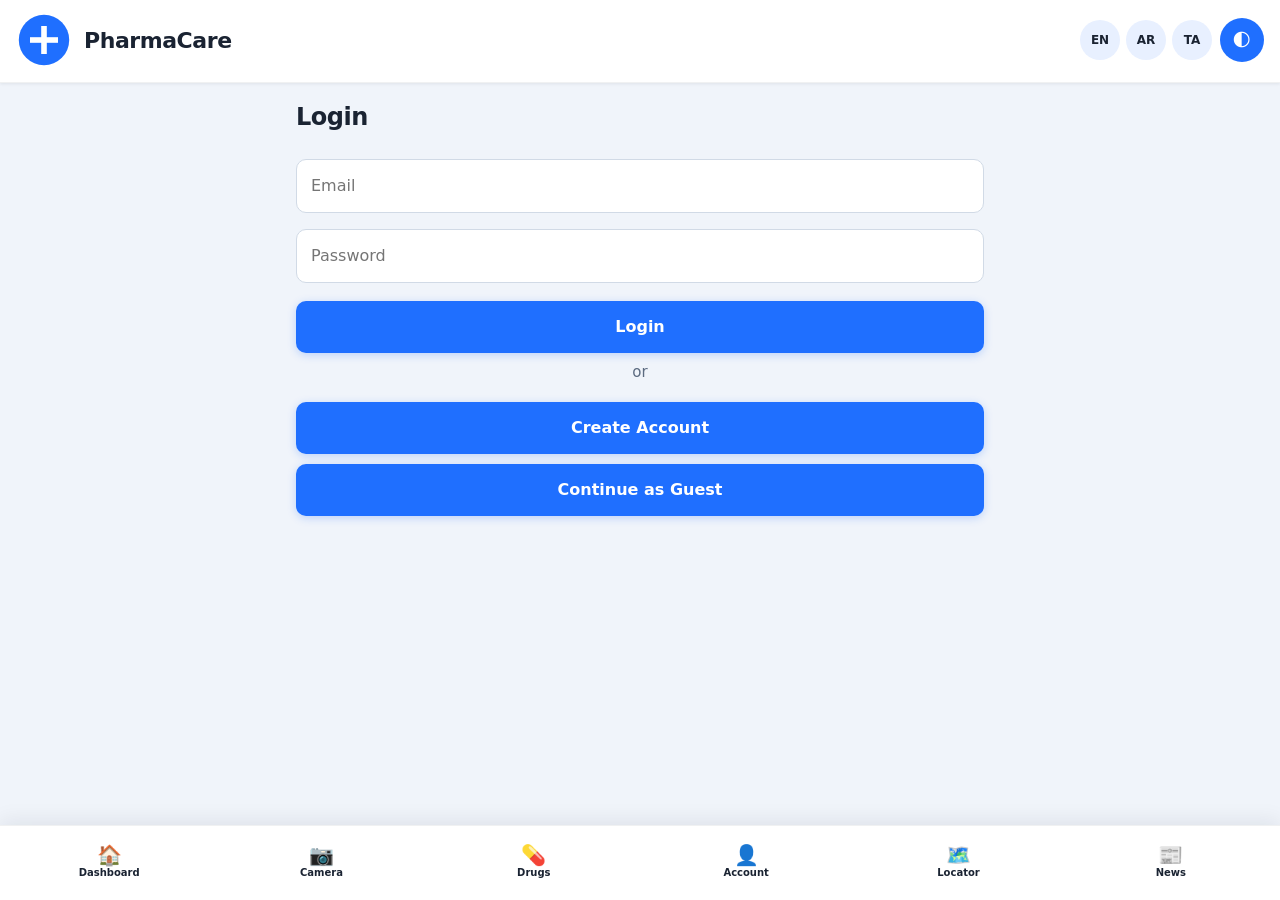
==== index.html @ 4b24e161 "Add files via upload" ====
<!DOCTYPE html>
<html lang="en">

<head>

<meta charset="UTF-8">
<meta name="viewport" content="width=device-width, initial-scale=1.0, viewport-fit=cover">
<meta name="theme-color" content="#1f6fff">
<meta name="apple-mobile-web-app-capable" content="yes">
<meta name="apple-mobile-web-app-status-bar-style" content="default">

<title>PharmaCare</title>

<link rel="stylesheet" href="style.css">

</head>

<body>

<div class="header">

<div class="header-brand" onclick="openPage('loginPage')">

<div class="logo">

<svg class="logo-svg" viewBox="0 0 100 100" aria-hidden="true">

<circle cx="50" cy="50" r="45" fill="#1f6fff"/>

<rect x="45" y="25" width="10" height="50" fill="white"/>
<rect x="25" y="45" width="50" height="10" fill="white"/>

</svg>

</div>

<div class="title">
PharmaCare
</div>

</div>

<div class="header-actions">
<div class="lang-toggle">
<button type="button" class="lang-btn" onclick="event.stopPropagation(); setLanguage('en')">EN</button>
<button type="button" class="lang-btn" onclick="event.stopPropagation(); setLanguage('ar')">AR</button>
<button type="button" class="lang-btn" onclick="event.stopPropagation(); setLanguage('ta')">TA</button>
</div>
<button type="button" id="themeToggle" class="theme-toggle" onclick="event.stopPropagation(); toggleTheme()">🌓</button>
</div>

</div>

<!-- LOGIN -->

<div id="loginPage" class="container page active">

<h3 data-i18n="login_title">Login</h3>

<input data-i18n-placeholder="login_email_ph" placeholder="Email" autocomplete="email" inputmode="email">

<input type="password" data-i18n-placeholder="login_password_ph" placeholder="Password" autocomplete="current-password">

<button onclick="login()" data-i18n="login_btn">Login</button>

<p class="center">or</p>

<button onclick="showSignup()" data-i18n="login_create_btn">Create Account</button>
<button onclick="login()" data-i18n="login_guest_btn">Continue as Guest</button>

</div>

<!-- SIGNUP -->

<div id="signupPage" class="container page">

<h3 data-i18n="signup_title">Create Account</h3>

<input data-i18n-placeholder="signup_name_ph" placeholder="Name">
<input data-i18n-placeholder="signup_email_ph" placeholder="Email">
<input data-i18n-placeholder="signup_password_ph" placeholder="Password">

<button onclick="login()" data-i18n="signup_create_btn">Create Account</button>

</div>

<!-- DASHBOARD -->

<div id="dashboardPage" class="container page">

<h3 data-i18n="dashboard_title">Dashboard</h3>
<button class="back-btn" onclick="goBack('loginPage')" data-i18n="back_btn">← Back</button>

<div class="grid">

<div class="card" onclick="openPage('medicalCalcPage')">
<span data-i18n="card_medical_calculators">Medical Calculators</span>
</div>

<div class="card" onclick="openPage('dosePage')">
<span data-i18n="card_dose_calculator">Dose Calculator</span>
</div>

<div class="card" onclick="openPage('bmiPage')">
<span data-i18n="card_bmi_calculator">BMI Calculator</span>
</div>

<div class="card" onclick="openPage('interactionPage')">
<span data-i18n="card_drug_interaction">Drug Interaction</span>
</div>

<div class="card" onclick="openPage('reminderPage')">
<span data-i18n="card_medication_reminder">Medication Reminder</span>
</div>

<div class="card" onclick="openPage('pillIdentifierPage')">
<span data-i18n="card_pill_identifier">Pill Identifier</span>
</div>

<div class="card" onclick="openPage('firstAidPage')">
<span data-i18n="card_first_aid">First Aid</span>
</div>

<div class="card" onclick="openPage('diseaseGuidePage')">
<span data-i18n="card_disease_guide">Disease Guide</span>
</div>

<div class="card" onclick="openPage('guidelinesPage')">
<span data-i18n="card_clinical_guidelines">Clinical Guidelines</span>
</div>

<div class="card" onclick="openPage('availabilityPage')">
<span data-i18n="card_availability">Drug Availability Checker</span>
</div>

<div class="card" onclick="openPage('alternativesPage')">
<span data-i18n="card_alternatives">Alternative Drugs</span>
</div>

<div class="card" onclick="openPage('notesPage')">
<span data-i18n="card_medical_notes">Medical Notes</span>
</div>

</div>

</div>

<!-- MEDICAL CALCULATORS LIST -->

<div id="medicalCalcPage" class="container page">

<h3 data-i18n="medical_calc_title">Medical Calculators</h3>
<button class="back-btn" onclick="goBack('dashboardPage')" data-i18n="back_btn">← Back</button>

<div class="grid">

<div class="card" onclick="openPage('dosePage')">
<span data-i18n="calc_dose_by_weight">Dose by Weight Calculator</span>
</div>

<div class="card" onclick="openPage('pediatricDosePage')">
<span data-i18n="calc_pediatric_dose">Pediatric Dose Calculator</span>
</div>

<div class="card" onclick="openPage('ivDripRatePage')">
<span data-i18n="calc_iv_drip">IV Drip Rate Calculator</span>
</div>

<div class="card" onclick="openPage('bmiPage')">
BMI Calculator
</div>

<div class="card" onclick="openPage('crclPage')">
<span data-i18n="calc_crcl">Creatinine Clearance (Cockcroft-Gault)</span>
</div>

<div class="card" onclick="openPage('bsaPage')">
<span data-i18n="calc_bsa">Body Surface Area (BSA)</span>
</div>

<div class="card" onclick="openPage('infusionRatePage')">
<span data-i18n="calc_infusion_rate">Infusion Rate Calculator</span>
</div>

<div class="card" onclick="openPage('paracetamolDosePage')">
<span data-i18n="calc_paracetamol_safe">Paracetamol Safe Dose</span>
</div>

</div>

</div>

<!-- CALCULATOR DETAIL PAGES (PLACEHOLDERS) -->

<div id="pediatricDosePage" class="container page">

<h3 data-i18n="pediatric_title">Pediatric Dose Calculator</h3>
<button class="back-btn" onclick="goBack('medicalCalcPage')" data-i18n="back_btn">← Back</button>
<p data-i18n="pediatric_desc">Calculate a pediatric dose using weight and mg/kg.</p>

<input id="pedWeight" data-i18n-placeholder="ped_weight_ph" placeholder="Weight (kg)">
<input id="pedMgKg" data-i18n-placeholder="ped_mgkg_ph" placeholder="Dose (mg/kg per dose)">
<input id="pedMaxDose" data-i18n-placeholder="ped_max_ph" placeholder="Optional max single dose (mg)">
<button onclick="calculatePediatricDose()" data-i18n="ped_calc_btn">Calculate</button>
<div id="pedResult" class="result"></div>

</div>

<div id="ivDripRatePage" class="container page">

<h3 data-i18n="ivdrip_title">IV Drip Rate Calculator</h3>
<button class="back-btn" onclick="goBack('medicalCalcPage')" data-i18n="back_btn">← Back</button>
<p data-i18n="iv_desc">Calculate drip rate (gtt/min) and pump rate (mL/hr).</p>

<input id="ivVolume" data-i18n-placeholder="iv_volume_ph" placeholder="Total volume (mL)">
<input id="ivTimeMin" data-i18n-placeholder="iv_time_ph" placeholder="Time (minutes)">
<input id="ivDropFactor" data-i18n-placeholder="iv_drop_ph" placeholder="Drop factor (gtt/mL), e.g. 15 or 20 or 60">
<button onclick="calculateIVDrip()" data-i18n="iv_calc_btn">Calculate</button>
<div id="ivResult" class="result"></div>

</div>

<div id="crclPage" class="container page">

<h3 data-i18n="crcl_title">Creatinine Clearance (Cockcroft-Gault)</h3>
<button class="back-btn" onclick="goBack('medicalCalcPage')" data-i18n="back_btn">← Back</button>
<p data-i18n="crcl_desc">Estimate creatinine clearance (mL/min) using Cockcroft–Gault.</p>

<input id="crclAge" data-i18n-placeholder="crcl_age_ph" placeholder="Age (years)">
<input id="crclWeight" data-i18n-placeholder="crcl_weight_ph" placeholder="Weight (kg)">
<input id="crclScr" data-i18n-placeholder="crcl_scr_ph" placeholder="Serum creatinine (mg/dL)">
<select id="crclSex" class="form-select">
  <option value="male" data-i18n="sex_male">Male</option>
  <option value="female" data-i18n="sex_female">Female</option>
</select>
<button onclick="calculateCrCl()" data-i18n="crcl_calc_btn">Calculate</button>
<div id="crclResult" class="result"></div>

</div>

<div id="bsaPage" class="container page">

<h3 data-i18n="bsa_title">Body Surface Area (BSA)</h3>
<button class="back-btn" onclick="goBack('medicalCalcPage')" data-i18n="back_btn">← Back</button>
<p data-i18n="bsa_desc">Calculate BSA using the Mosteller formula.</p>

<input id="bsaHeight" data-i18n-placeholder="bsa_height_ph" placeholder="Height (cm)">
<input id="bsaWeight" data-i18n-placeholder="bsa_weight_ph" placeholder="Weight (kg)">
<button onclick="calculateBSA()" data-i18n="bsa_calc_btn">Calculate</button>
<div id="bsaResult" class="result"></div>

</div>

<div id="infusionRatePage" class="container page">

<h3 data-i18n="infusion_title">Infusion Rate Calculator</h3>
<button class="back-btn" onclick="goBack('medicalCalcPage')" data-i18n="back_btn">← Back</button>
<p data-i18n="inf_desc">Calculate infusion pump rate (mL/hr) from dose and concentration.</p>

<input id="infDose" data-i18n-placeholder="inf_dose_ph" placeholder="Dose rate (mg/hr)">
<input id="infConc" data-i18n-placeholder="inf_conc_ph" placeholder="Concentration (mg/mL)">
<button onclick="calculateInfusionRate()" data-i18n="inf_calc_btn">Calculate</button>
<div id="infResult" class="result"></div>

</div>

<div id="paracetamolDosePage" class="container page">

<h3 data-i18n="para_safe_title">Paracetamol Safe Dose</h3>
<button class="back-btn" onclick="goBack('medicalCalcPage')" data-i18n="back_btn">← Back</button>
<p data-i18n="para_desc">Estimate maximum safe dosing guidance (educational only).</p>

<input id="paraWeight" data-i18n-placeholder="para_weight_ph" placeholder="Weight (kg)">
<select id="paraGroup" class="form-select">
  <option value="child" data-i18n="para_child">Child</option>
  <option value="adult" data-i18n="para_adult">Adult</option>
</select>
<button onclick="calculateParacetamolSafe()" data-i18n="para_calc_btn">Calculate</button>
<div id="paraResult" class="result"></div>

</div>

<!-- DOSE CALCULATOR -->

<div id="dosePage" class="container page">

<h3 data-i18n="dose_title">Dose Calculator</h3>
<button class="back-btn" onclick="goBack('dashboardPage')" data-i18n="back_btn">← Back</button>

<input id="drug" data-i18n-placeholder="dose_drug_ph" placeholder="Drug Name">

<input id="weight" data-i18n-placeholder="dose_weight_ph" placeholder="Weight kg">

<button onclick="calculateDose()" data-i18n="dose_calc_btn">Calculate</button>

<div id="doseResult" class="result"></div>

<h4 class="section-heading" data-i18n="side_effect_title">Side Effect Checker</h4>
<p data-i18n="side_effect_desc">Type a symptom (e.g., cough, bleeding, nausea) and the app suggests possible drug-related causes (educational only).</p>
<input id="symptomInput" data-i18n-placeholder="side_effect_ph" placeholder="Symptom (e.g. cough, bleeding)">
<button onclick="checkSideEffect()" data-i18n="side_effect_btn">Check Side Effect</button>
<div id="sideEffectResult" class="result"></div>

</div>

<!-- BMI -->

<div id="bmiPage" class="container page">

<h3 data-i18n="bmi_title">BMI Calculator</h3>
<button class="back-btn" onclick="goBack('dashboardPage')" data-i18n="back_btn">← Back</button>

<input id="height" data-i18n-placeholder="bmi_height_ph" placeholder="Height cm">

<input id="bmiweight" data-i18n-placeholder="bmi_weight_ph" placeholder="Weight kg">

<button onclick="calculateBMI()" data-i18n="bmi_calc_btn">Calculate BMI</button>

<div id="bmiResult" class="result"></div>

</div>

<!-- DRUG INTERACTION -->

<div id="interactionPage" class="container page">

<h3 data-i18n="interaction_title">Drug Interaction</h3>
<button class="back-btn" onclick="goBack('dashboardPage')" data-i18n="back_btn">← Back</button>

<input id="interactionDrug1" data-i18n-placeholder="interaction_drug1_ph" placeholder="Drug 1">
<input id="interactionDrug2" data-i18n-placeholder="interaction_drug2_ph" placeholder="Drug 2">

<button onclick="checkInteraction()" data-i18n="interaction_btn">Check Interaction</button>
<div id="interactionResult" class="result"></div>

</div>

<!-- DRUG & HERB LIBRARY -->

<div id="libraryPage" class="container page">

<h3 data-i18n="library_title">Drug & Herbal Library</h3>
<button class="back-btn" onclick="goBack('dashboardPage')" data-i18n="back_btn">← Back</button>
<p data-i18n="library_desc">A quick library of common drugs and herbs, with simple drug search.</p>

<h4 data-i18n="library_search_title">🔍 Drug Search</h4>
<input id="drugSearchInput" data-i18n-placeholder="library_search_ph" placeholder="Example: Paracetamol">
<button onclick="searchDrug()" data-i18n="library_search_btn">Search Drug</button>
<div id="drugInfoResult" class="result"></div>

<h4 data-i18n="library_common_title">💊 Common Drugs</h4>
<div class="result" id="libraryCommonContent"></div>

<h4 data-i18n="library_herbs_title">🌿 Herbal Section</h4>
<div class="result" id="libraryHerbsContent"></div>

</div>

<!-- PILL IDENTIFIER -->

<div id="pillIdentifierPage" class="container page">

<h3 data-i18n="pill_title">Pill Identifier</h3>
<button class="back-btn" onclick="goBack('dashboardPage')" data-i18n="back_btn">← Back</button>
<p data-i18n="pill_desc">Enter pill color, shape, and imprint to help identify the medication.</p>

<input id="pillColor" data-i18n-placeholder="pill_color_ph" placeholder="Color (e.g. White)">
<input id="pillShape" data-i18n-placeholder="pill_shape_ph" placeholder="Shape (e.g. Round)">
<input id="pillImprint" data-i18n-placeholder="pill_imprint_ph" placeholder="Imprint letters/numbers">

<button onclick="identifyPill()" data-i18n="pill_btn">Identify Pill</button>

<div id="pillResult" class="result"></div>

</div>

<!-- FIRST AID -->

<div id="firstAidPage" class="container page">

<h3 data-i18n="firstaid_title">First Aid</h3>
<button class="back-btn" onclick="goBack('dashboardPage')" data-i18n="back_btn">← Back</button>
<p data-i18n="firstaid_desc">Quick tips for common situations. This is not a substitute for a clinician or emergency services.</p>

<div class="result" id="firstAidContent"></div>

</div>

<!-- DISEASE GUIDE -->

<div id="diseaseGuidePage" class="container page">

<h3 data-i18n="disease_title">Disease Guide</h3>
<button class="back-btn" onclick="goBack('dashboardPage')" data-i18n="back_btn">← Back</button>
<p data-i18n="disease_desc">A brief guide to common diseases. Educational only and not a substitute for medical advice.</p>

<div class="result" id="diseaseContent"></div>

</div>

<!-- CLINICAL GUIDELINES -->

<div id="guidelinesPage" class="container page">

<h3 data-i18n="guidelines_title">Clinical Guidelines</h3>
<button class="back-btn" onclick="goBack('dashboardPage')" data-i18n="back_btn">← Back</button>
<p data-i18n="guidelines_desc">Simplified summaries for education only. Always refer to up-to-date official guidelines.</p>

<div class="result" id="guidelinesContent"></div>

</div>

<!-- DRUG AVAILABILITY CHECKER -->

<div id="availabilityPage" class="container page">

<h3 data-i18n="availability_title">Drug Availability Checker</h3>
<button class="back-btn" onclick="goBack('dashboardPage')" data-i18n="back_btn">← Back</button>
<p data-i18n="availability_desc">Type a drug name to check availability, brand names, and alternatives (simple demo).</p>

<input id="availabilityInput" data-i18n-placeholder="availability_ph" placeholder="Example: Paracetamol, Augmentin">
<button onclick="checkAvailability()" data-i18n="availability_btn">Check Availability</button>
<div id="availabilityResult" class="result"></div>

</div>

<!-- ALTERNATIVE DRUGS -->

<div id="alternativesPage" class="container page">

<h3 data-i18n="alternatives_title">Alternative Drugs</h3>
<button class="back-btn" onclick="goBack('dashboardPage')" data-i18n="back_btn">← Back</button>
<p data-i18n="alternatives_desc">Type a drug name (e.g., Augmentin) to see possible alternatives (educational only; prescriber decides).</p>

<input id="alternativeInput" data-i18n-placeholder="alternatives_ph" placeholder="Example: Augmentin">
<button onclick="findAlternatives()" data-i18n="alternatives_btn">Find Alternatives</button>
<div id="alternativeResult" class="result"></div>

</div>

<!-- MEDICAL NOTES -->

<div id="notesPage" class="container page">

<h3 data-i18n="notes_title">Medical Notes</h3>
<button class="back-btn" onclick="goBack('dashboardPage')" data-i18n="back_btn">← Back</button>
<p data-i18n="notes_desc">A place to save pharmacist notes or patient info (stored locally on this device only).</p>

<textarea id="notesArea" class="notes-textarea" rows="8" placeholder=""></textarea>
<button onclick="saveNotes()" data-i18n="notes_btn">Save Notes</button>
<div id="notesStatus" class="result"></div>

</div>

<!-- REMINDER -->

<div id="reminderPage" class="container page">

<h3 data-i18n="reminder_title">Medication Reminder</h3>
<button class="back-btn" onclick="goBack('dashboardPage')" data-i18n="back_btn">← Back</button>

<input id="remDrug" data-i18n-placeholder="reminder_drug_ph" placeholder="Drug Name">
<input id="remTime" data-i18n-placeholder="reminder_time_ph" placeholder="Time (e.g., 08:00 AM)">

<button onclick="addReminder()" data-i18n="reminder_btn">Add Reminder</button>
<div id="reminderList" class="result"></div>

</div>

<!-- ACCOUNT -->

<div id="accountPage" class="container page">

<h3 data-i18n="profile_title">Profile</h3>
<button class="back-btn" onclick="goBack('dashboardPage')" data-i18n="back_btn">← Back</button>
<p data-i18n="profile_desc">Enter your basic information for the app to use.</p>

<input id="profileName" data-i18n-placeholder="profile_name_ph" placeholder="Name">
<input id="profileAge" data-i18n-placeholder="profile_age_ph" placeholder="Age">
<input id="profileBlood" data-i18n-placeholder="profile_blood_ph" placeholder="Blood Group (e.g. O+)">
<input id="profileDiseases" data-i18n-placeholder="profile_diseases_ph" placeholder="Chronic Diseases">
<input id="profileMedications" data-i18n-placeholder="profile_meds_ph" placeholder="Current Medications">
<input id="profileAllergies" data-i18n-placeholder="profile_allergies_ph" placeholder="Allergies">

<button onclick="saveProfile()" data-i18n="profile_btn">Save Profile</button>

<div id="profileStatus" class="result"></div>

</div>

<!-- CAMERA -->

<div id="cameraPage" class="container page">

<h3 data-i18n="camera_title">Camera Tools</h3>
<button class="back-btn" onclick="goBack('dashboardPage')" data-i18n="back_btn">← Back</button>

<h4 data-i18n="camera_prescription_title">📷 Prescription Scanner</h4>
<p data-i18n="camera_prescription_desc">Choose a method: open the camera or upload an image from your device.</p>

<div class="camera-actions">
<button onclick="startCamera()" data-i18n="camera_open_btn">Open Camera</button>
<button onclick="document.getElementById('imageInput').click()" data-i18n="camera_upload_btn">Upload Image</button>
</div>

<input id="imageInput" class="visually-hidden-input" type="file" accept="image/*" onchange="handleImageUpload(event)">

<div class="camera-preview">
<video id="cameraVideo" class="camera-video" autoplay playsinline></video>
<img id="cameraImagePreview" class="camera-image-preview" alt="">
</div>

<div id="cameraStatus" class="result"></div>

<h4 class="section-heading section-heading--loose" data-i18n="barcode_title">🏷️ Drug Barcode Scanner</h4>
<p data-i18n="barcode_desc">Point the camera to the barcode (demo), or type the barcode manually.</p>

<input id="barcodeInput" data-i18n-placeholder="barcode_ph" placeholder="Example: 1234567890123">
<button onclick="scanBarcode()" data-i18n="barcode_btn">Scan / Lookup</button>

<div id="barcodeResult" class="result"></div>

</div>

<!-- PHARMACY LOCATOR -->

<div id="pharmacyLocatorPage" class="container page">

    <h3 data-i18n="locator_title">Pharmacy Locator</h3>

    <button class="back-btn" onclick="goBack('dashboardPage')" data-i18n="back_btn">
        ← Back
    </button>

    <p data-i18n="locator_desc">
        Find nearby pharmacies and hospitals using your location.
    </p>

    <div class="camera-actions">
        <button onclick="showNearby('pharmacy')" data-i18n="locator_pharm_btn">
            Nearby Pharmacies
        </button>

        <button onclick="showNearby('hospital')" data-i18n="locator_hosp_btn">
            Nearby Hospitals
        </button>
    </div>

    <div id="locatorStatus" class="result"></div>

    <!-- Map Box -->
    <div id="mapContainer" style="margin-top:20px;">
        <iframe
            id="mapFrame"
            width="100%"
            height="450"
            style="border:none;border-radius:12px;"
            loading="eager"
            allowfullscreen>
        </iframe>
    </div>

</div>

<script>
function showNearby(type) {
    const status = document.getElementById("locatorStatus");

    if (!navigator.geolocation) {
        status.innerHTML = "Geolocation is not supported by your browser.";
        return;
    }

    status.innerHTML = "Getting your location...";

    navigator.geolocation.getCurrentPosition(
        function(position) {
            const lat = position.coords.latitude;
            const lng = position.coords.longitude;

            status.innerHTML = "";

            const query = type === "pharmacy"
                ? "pharmacy"
                : "hospital";

            document.getElementById("mapFrame").src =
                `https://www.google.com/maps?q=${query}&near=${lat},${lng}&output=embed`;
        },
        function() {
            status.innerHTML = "Unable to retrieve your location.";
        }
    );
}
</script>

</div>

<!-- DRUG NEWS -->

<div id="drugNewsPage" class="container page">

<h3 data-i18n="news_title">Drug News</h3>
<button class="back-btn" onclick="goBack('dashboardPage')" data-i18n="back_btn">← Back</button>
<p data-i18n="news_desc">Latest drug news (live). Data is pulled from public FDA OpenFDA endpoints when available.</p>

<div class="camera-actions">
<button onclick="loadDrugNews()" data-i18n="news_refresh_btn">Refresh News</button>
</div>

<div class="result" id="drugNewsList">Loading...</div>

</div>

<!-- BOTTOM NAV -->

<nav class="bottom-nav" aria-label="Main">

<button type="button" class="bottom-nav-item" onclick="openPage('dashboardPage')">
<span class="bottom-nav-icon" aria-hidden="true">🏠</span>
<span class="bottom-nav-label" data-i18n="nav_dashboard">Dashboard</span>
</button>

<button type="button" class="bottom-nav-item" onclick="openPage('cameraPage')">
<span class="bottom-nav-icon" aria-hidden="true">📷</span>
<span class="bottom-nav-label" data-i18n="nav_camera">Camera</span>
</button>

<button type="button" class="bottom-nav-item" onclick="openPage('libraryPage')">
<span class="bottom-nav-icon" aria-hidden="true">💊</span>
<span class="bottom-nav-label" data-i18n="nav_drugs">Drugs</span>
</button>

<button type="button" class="bottom-nav-item" onclick="openPage('accountPage')">
<span class="bottom-nav-icon" aria-hidden="true">👤</span>
<span class="bottom-nav-label" data-i18n="nav_account">Account</span>
</button>

<button type="button" class="bottom-nav-item" onclick="openPage('pharmacyLocatorPage')">
<span class="bottom-nav-icon" aria-hidden="true">🗺️</span>
<span class="bottom-nav-label" data-i18n="nav_locator">Locator</span>
</button>

<button type="button" class="bottom-nav-item" onclick="openPage('drugNewsPage')">
<span class="bottom-nav-icon" aria-hidden="true">📰</span>
<span class="bottom-nav-label" data-i18n="nav_news">News</span>
</button>

</nav>

<script src="drug-data.js"></script>
<script src="script.js"></script>

</body>
</html>
---- style.css ----
:root {
  --color-bg: #f0f4fa;
  --color-surface: #ffffff;
  --color-text: #1a2332;
  --color-text-muted: #5c6b80;
  --color-primary: #1f6fff;
  --color-primary-hover: #1858d4;
  --color-accent-soft: #e8f0ff;
  --color-border: #d1dae6;
  --shadow-sm: 0 1px 3px rgba(15, 23, 42, 0.08);
  --shadow-md: 0 4px 14px rgba(15, 23, 42, 0.1);
  --radius-sm: 10px;
  --radius-md: 14px;
  --radius-lg: 18px;
  --header-safe-top: max(12px, env(safe-area-inset-top, 0px));
  --nav-safe-bottom: max(10px, env(safe-area-inset-bottom, 0px));
  --touch-min: 44px;
}

*,
*::before,
*::after {
  box-sizing: border-box;
}

html {
  -webkit-text-size-adjust: 100%;
  text-size-adjust: 100%;
}

body {
  margin: 0;
  min-height: 100dvh;
  font-family: system-ui, -apple-system, "Segoe UI", Roboto, "Helvetica Neue", Arial, sans-serif;
  font-size: 16px;
  line-height: 1.5;
  color: var(--color-text);
  background: var(--color-bg);
  -webkit-tap-highlight-color: transparent;
  touch-action: manipulation;
}

.header {
  position: sticky;
  top: 0;
  z-index: 50;
  display: flex;
  flex-wrap: wrap;
  align-items: center;
  justify-content: space-between;
  gap: 12px;
  padding: var(--header-safe-top) max(16px, env(safe-area-inset-right, 0px)) 14px
    max(16px, env(safe-area-inset-left, 0px));
  background: var(--color-surface);
  box-shadow: var(--shadow-sm);
  border-bottom: 1px solid rgba(15, 23, 42, 0.06);
}

.header-brand {
  display: flex;
  align-items: center;
  gap: 12px;
  cursor: pointer;
  min-height: var(--touch-min);
  flex: 1 1 auto;
  min-width: 0;
}

.logo {
  flex-shrink: 0;
}

.logo-svg {
  display: block;
  width: clamp(44px, 12vw, 56px);
  height: clamp(44px, 12vw, 56px);
}

.title {
  font-size: clamp(1.125rem, 4vw, 1.375rem);
  font-weight: 700;
  letter-spacing: -0.02em;
  color: var(--color-text);
}

.header-actions {
  display: flex;
  align-items: center;
  gap: 8px;
  flex-shrink: 0;
}

.lang-toggle {
  display: flex;
  gap: 6px;
  flex-wrap: wrap;
  justify-content: flex-end;
}

.container {
  padding: max(16px, env(safe-area-inset-left, 0px)) max(16px, env(safe-area-inset-right, 0px))
    calc(88px + var(--nav-safe-bottom));
  max-width: 720px;
  margin-left: auto;
  margin-right: auto;
}

.container h3 {
  margin: 0 0 16px;
  font-size: clamp(1.25rem, 4.5vw, 1.5rem);
  font-weight: 700;
  letter-spacing: -0.02em;
}

.center {
  text-align: center;
  color: var(--color-text-muted);
  font-size: 0.9375rem;
  margin: 8px 0;
}

input,
textarea,
select,
.form-select {
  width: 100%;
  max-width: 100%;
  padding: 14px 14px;
  margin: 8px 0;
  border-radius: var(--radius-sm);
  border: 1px solid var(--color-border);
  background: var(--color-surface);
  color: inherit;
  font: inherit;
  font-size: 16px;
  min-height: var(--touch-min);
  -webkit-appearance: none;
  appearance: none;
}

textarea {
  min-height: 140px;
  resize: vertical;
}

input:focus,
textarea:focus,
select:focus,
.form-select:focus {
  outline: 2px solid rgba(31, 111, 255, 0.35);
  outline-offset: 0;
  border-color: var(--color-primary);
}

button {
  width: 100%;
  padding: 14px 16px;
  min-height: var(--touch-min);
  border: none;
  border-radius: var(--radius-sm);
  background: var(--color-primary);
  color: #fff;
  font: inherit;
  font-size: 16px;
  font-weight: 600;
  margin-top: 10px;
  cursor: pointer;
  box-shadow: 0 2px 8px rgba(31, 111, 255, 0.25);
  transition: background 0.15s ease, transform 0.1s ease;
}

button:active {
  transform: scale(0.98);
}

button:focus-visible {
  outline: 2px solid var(--color-primary);
  outline-offset: 2px;
}

.grid {
  display: grid;
  grid-template-columns: repeat(2, minmax(0, 1fr));
  gap: 12px;
}

@media (max-width: 360px) {
  .grid {
    grid-template-columns: 1fr;
  }
}

.card {
  display: flex;
  align-items: center;
  justify-content: center;
  min-height: 88px;
  padding: 16px 12px;
  background: var(--color-surface);
  border-radius: var(--radius-md);
  text-align: center;
  box-shadow: var(--shadow-md);
  border: 1px solid rgba(15, 23, 42, 0.05);
  cursor: pointer;
  font-size: 0.9375rem;
  font-weight: 600;
  line-height: 1.35;
  transition: box-shadow 0.2s ease, transform 0.15s ease;
}

.card:active {
  transform: scale(0.98);
}

.card span {
  word-break: break-word;
}

.bottom-nav {
  position: fixed;
  bottom: 0;
  left: 0;
  right: 0;
  z-index: 100;
  display: flex;
  align-items: stretch;
  justify-content: space-between;
  gap: 2px;
  padding: 8px max(4px, env(safe-area-inset-left, 0px)) var(--nav-safe-bottom)
    max(4px, env(safe-area-inset-right, 0px));
  background: var(--color-surface);
  box-shadow: 0 -4px 20px rgba(15, 23, 42, 0.08);
  border-top: 1px solid rgba(15, 23, 42, 0.06);
  overflow-x: auto;
  -webkit-overflow-scrolling: touch;
  scrollbar-width: none;
}

.bottom-nav::-webkit-scrollbar {
  display: none;
}

.bottom-nav-item {
  flex: 1 1 0;
  min-width: 52px;
  max-width: none;
  width: auto;
  margin: 0;
  padding: 8px 4px;
  min-height: 56px;
  display: flex;
  flex-direction: column;
  align-items: center;
  justify-content: center;
  gap: 2px;
  background: transparent;
  color: var(--color-text);
  font-size: 0.625rem;
  font-weight: 600;
  line-height: 1.2;
  box-shadow: none;
  border-radius: var(--radius-sm);
}

.bottom-nav-item:active {
  transform: none;
  background: var(--color-accent-soft);
}

.bottom-nav-icon {
  font-size: 1.25rem;
  line-height: 1;
}

.bottom-nav-label {
  max-width: 100%;
  overflow: hidden;
  text-overflow: ellipsis;
  white-space: nowrap;
}

.page {
  display: none;
}

.active {
  display: block;
}

.result {
  background: var(--color-accent-soft);
  padding: 14px 16px;
  border-radius: var(--radius-sm);
  margin-top: 14px;
  border: 1px solid rgba(31, 111, 255, 0.12);
  font-size: 0.9375rem;
  word-wrap: break-word;
  overflow-wrap: break-word;
}

.section-heading {
  margin: 20px 0 8px;
  font-size: 1rem;
  font-weight: 700;
}

.section-heading--loose {
  margin-top: 28px;
}

.camera-actions {
  display: flex;
  flex-wrap: wrap;
  gap: 10px;
  margin: 12px 0;
}

.camera-actions button {
  flex: 1 1 calc(50% - 5px);
  min-width: 140px;
  margin-top: 0;
}

.camera-preview {
  margin-top: 12px;
}

.visually-hidden-input {
  position: absolute;
  width: 1px;
  height: 1px;
  padding: 0;
  margin: -1px;
  overflow: hidden;
  clip: rect(0, 0, 0, 0);
  white-space: nowrap;
  border: 0;
}

.camera-video,
.camera-image-preview {
  width: 100%;
  max-width: 100%;
  border-radius: var(--radius-md);
  display: none;
}

.notes-textarea {
  width: 100%;
  margin: 8px 0;
}

.back-btn {
  width: auto;
  display: inline-flex;
  align-items: center;
  min-height: 40px;
  padding: 8px 14px;
  margin: 0 0 14px;
  background: var(--color-accent-soft);
  color: var(--color-text);
  font-size: 0.9375rem;
  font-weight: 600;
  box-shadow: none;
  border: 1px solid rgba(31, 111, 255, 0.2);
}

.theme-toggle {
  width: auto;
  min-width: var(--touch-min);
  padding: 10px 12px;
  margin: 0;
  border-radius: 999px;
  font-size: 1.125rem;
  line-height: 1;
  box-shadow: none;
}

.lang-btn {
  width: auto;
  min-width: 40px;
  min-height: 40px;
  padding: 8px 10px;
  margin: 0;
  border-radius: 999px;
  font-size: 0.75rem;
  font-weight: 700;
  background: var(--color-accent-soft);
  color: var(--color-text);
  box-shadow: none;
}

body.rtl {
  direction: rtl;
}

body.rtl .header-actions {
  flex-direction: row-reverse;
}

body.rtl .lang-toggle {
  flex-direction: row-reverse;
}

/* Dark theme */
body.dark {
  --color-bg: #0f172a;
  --color-surface: #020617;
  --color-text: #e5e7eb;
  --color-text-muted: #94a3b8;
  --color-primary: #3b82f6;
  --color-primary-hover: #60a5fa;
  --color-accent-soft: #1e293b;
  --color-border: #334155;
  --shadow-sm: 0 1px 3px rgba(0, 0, 0, 0.35);
  --shadow-md: 0 4px 20px rgba(0, 0, 0, 0.4);
  color: var(--color-text);
}

body.dark .header {
  border-bottom-color: rgba(148, 163, 184, 0.12);
}

body.dark .card {
  border-color: rgba(148, 163, 184, 0.1);
}

body.dark .lang-btn {
  background: #1e293b;
  color: #e5e7eb;
  border: 1px solid #334155;
}

body.dark input,
body.dark textarea,
body.dark select,
body.dark .form-select {
  background: #020617;
  color: #e5e7eb;
  border-color: #334155;
}

body.dark button:not(.bottom-nav-item):not(.lang-btn):not(.back-btn) {
  background: #2563eb;
  box-shadow: 0 2px 10px rgba(37, 99, 235, 0.35);
}

body.dark .bottom-nav-item {
  color: #e5e7eb;
}

body.dark .bottom-nav-item:active {
  background: #1e293b;
}

body.dark .result {
  border-color: rgba(59, 130, 246, 0.25);
}

body.dark .theme-toggle {
  background: #2563eb;
  color: #fff;
}

@media (min-width: 480px) {
  .grid {
    gap: 16px;
  }

  .card {
    min-height: 96px;
    padding: 20px 14px;
  }
}

@media (prefers-reduced-motion: reduce) {
  *,
  *::before,
  *::after {
    animation-duration: 0.01ms !important;
    transition-duration: 0.01ms !important;
  }

  button:active,
  .card:active {
    transform: none;
  }
}
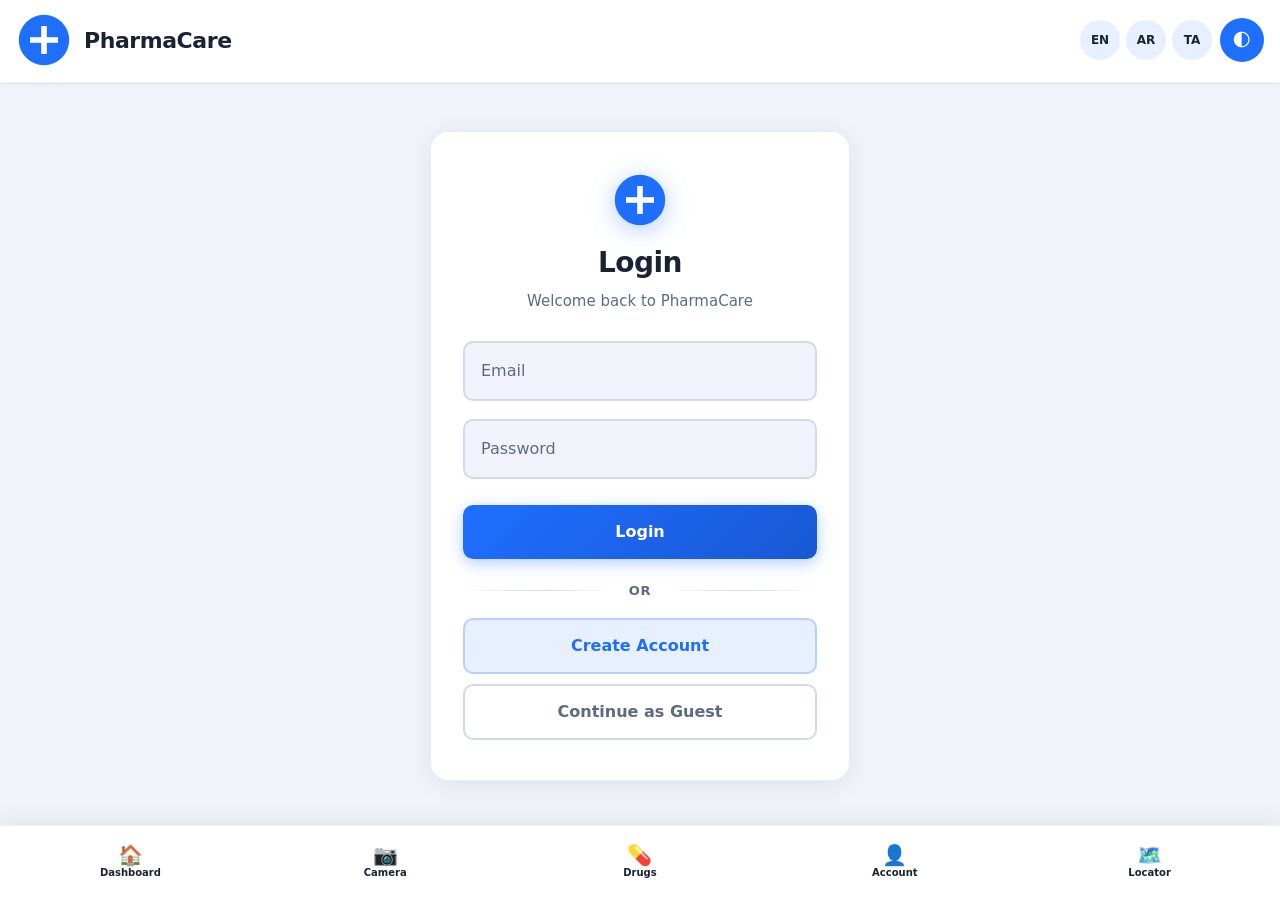
==== commit e3acef0e: "Add files via upload" ====
--- a/index.html
+++ b/index.html
@@ -55,18 +55,38 @@
 
 <div id="loginPage" class="container page active">
 
+<div class="login-card">
+
+<div class="login-card-header">
+<div class="login-card-icon" aria-hidden="true">
+<svg viewBox="0 0 100 100">
+<circle cx="50" cy="50" r="45" fill="currentColor"/>
+<rect x="45" y="25" width="10" height="50" fill="white"/>
+<rect x="25" y="45" width="50" height="10" fill="white"/>
+</svg>
+</div>
 <h3 data-i18n="login_title">Login</h3>
-
-<input data-i18n-placeholder="login_email_ph" placeholder="Email" autocomplete="email" inputmode="email">
-
-<input type="password" data-i18n-placeholder="login_password_ph" placeholder="Password" autocomplete="current-password">
-
-<button onclick="login()" data-i18n="login_btn">Login</button>
-
-<p class="center">or</p>
-
-<button onclick="showSignup()" data-i18n="login_create_btn">Create Account</button>
-<button onclick="login()" data-i18n="login_guest_btn">Continue as Guest</button>
+<p class="login-card-subtitle" data-i18n="login_subtitle">Welcome back to PharmaCare</p>
+</div>
+
+<div class="login-field">
+<input id="loginEmail" type="email" autocomplete="email" inputmode="email" placeholder=" ">
+<label for="loginEmail" data-i18n="login_email_ph">Email</label>
+</div>
+
+<div class="login-field">
+<input id="loginPassword" type="password" autocomplete="current-password" placeholder=" ">
+<label for="loginPassword" data-i18n="login_password_ph">Password</label>
+</div>
+
+<button type="button" class="login-btn-primary" onclick="login()" data-i18n="login_btn">Login</button>
+
+<p class="login-divider"><span data-i18n="login_or">or</span></p>
+
+<button type="button" class="login-btn-secondary" onclick="showSignup()" data-i18n="login_create_btn">Create Account</button>
+<button type="button" class="login-btn-ghost" onclick="login()" data-i18n="login_guest_btn">Continue as Guest</button>
+
+</div>
 
 </div>
 
@@ -107,6 +127,10 @@
 
 <div class="card" onclick="openPage('interactionPage')">
 <span data-i18n="card_drug_interaction">Drug Interaction</span>
+</div>
+
+<div class="card card--library" onclick="openPage('libraryPage')">
+<span data-i18n="card_medicine_library">Medicine Library</span>
 </div>
 
 <div class="card" onclick="openPage('reminderPage')">
@@ -339,20 +363,24 @@
 
 <div id="libraryPage" class="container page">
 
-<h3 data-i18n="library_title">Drug & Herbal Library</h3>
-<button class="back-btn" onclick="goBack('dashboardPage')" data-i18n="back_btn">← Back</button>
-<p data-i18n="library_desc">A quick library of common drugs and herbs, with simple drug search.</p>
-
-<h4 data-i18n="library_search_title">🔍 Drug Search</h4>
-<input id="drugSearchInput" data-i18n-placeholder="library_search_ph" placeholder="Example: Paracetamol">
-<button onclick="searchDrug()" data-i18n="library_search_btn">Search Drug</button>
-<div id="drugInfoResult" class="result"></div>
-
-<h4 data-i18n="library_common_title">💊 Common Drugs</h4>
-<div class="result" id="libraryCommonContent"></div>
-
-<h4 data-i18n="library_herbs_title">🌿 Herbal Section</h4>
-<div class="result" id="libraryHerbsContent"></div>
+<h3 data-i18n="library_title">Medicine Library</h3>
+<button class="back-btn" onclick="goBack('dashboardPage')" data-i18n="back_btn">← Back</button>
+<p data-i18n="library_desc">Browse 200+ medicines by illness category, search any drug, or explore the herbal section.</p>
+
+<div class="library-search-bar">
+<input id="drugSearchInput" data-i18n-placeholder="library_search_ph" placeholder="Search medicine name...">
+<button type="button" onclick="searchDrug()" data-i18n="library_search_btn">Search</button>
+</div>
+<div id="drugInfoResult" class="result library-search-result"></div>
+
+<div class="library-stats" id="libraryStats"></div>
+
+<div class="library-category-nav" id="libraryCategoryNav"></div>
+
+<div id="libraryCategoryContent" class="library-category-content"></div>
+
+<h4 class="section-heading section-heading--loose" data-i18n="library_herbs_title">🌿 Herbal & Natural Remedies</h4>
+<div id="libraryHerbsContent" class="library-herbs-grid"></div>
 
 </div>
 
@@ -495,30 +523,43 @@
 <h3 data-i18n="camera_title">Camera Tools</h3>
 <button class="back-btn" onclick="goBack('dashboardPage')" data-i18n="back_btn">← Back</button>
 
+<div class="camera-card">
 <h4 data-i18n="camera_prescription_title">📷 Prescription Scanner</h4>
-<p data-i18n="camera_prescription_desc">Choose a method: open the camera or upload an image from your device.</p>
+<p data-i18n="camera_prescription_desc">Open your camera or upload a photo of a prescription to review it.</p>
 
 <div class="camera-actions">
-<button onclick="startCamera()" data-i18n="camera_open_btn">Open Camera</button>
-<button onclick="document.getElementById('imageInput').click()" data-i18n="camera_upload_btn">Upload Image</button>
-</div>
-
-<input id="imageInput" class="visually-hidden-input" type="file" accept="image/*" onchange="handleImageUpload(event)">
-
-<div class="camera-preview">
-<video id="cameraVideo" class="camera-video" autoplay playsinline></video>
-<img id="cameraImagePreview" class="camera-image-preview" alt="">
-</div>
-
-<div id="cameraStatus" class="result"></div>
-
-<h4 class="section-heading section-heading--loose" data-i18n="barcode_title">🏷️ Drug Barcode Scanner</h4>
-<p data-i18n="barcode_desc">Point the camera to the barcode (demo), or type the barcode manually.</p>
+<button type="button" class="camera-btn-primary" onclick="startCamera()" data-i18n="camera_open_btn">Open Camera</button>
+<button type="button" class="camera-btn-secondary" onclick="document.getElementById('imageInput').click()" data-i18n="camera_upload_btn">Upload Image</button>
+<button type="button" class="camera-btn-stop" onclick="stopCamera()" data-i18n="camera_stop_btn">Stop Camera</button>
+</div>
+
+<input id="imageInput" class="visually-hidden-input" type="file" accept="image/*" capture="environment" onchange="handleImageUpload(event)">
+
+<div class="camera-viewfinder" id="cameraViewfinder">
+<div class="camera-viewfinder-corners" aria-hidden="true"></div>
+<video id="cameraVideo" class="camera-video" autoplay playsinline muted></video>
+<img id="cameraImagePreview" class="camera-image-preview" alt="Prescription preview">
+<div class="camera-viewfinder-hint" data-i18n="camera_hint">Align prescription inside the frame</div>
+</div>
+
+<div id="cameraStatus" class="result camera-status"></div>
+</div>
+
+<div class="camera-card camera-card--barcode">
+<h4 class="section-heading" data-i18n="barcode_title">🏷️ Drug Barcode Lookup</h4>
+<p data-i18n="barcode_desc">Type a barcode or tap a demo code below to look up a medicine.</p>
+
+<div class="barcode-demo-chips">
+<button type="button" class="barcode-chip" onclick="fillBarcode('1234567890123')">Paracetamol</button>
+<button type="button" class="barcode-chip" onclick="fillBarcode('5012345678901')">Ibuprofen</button>
+<button type="button" class="barcode-chip" onclick="fillBarcode('6281234567892')">Panadol</button>
+</div>
 
 <input id="barcodeInput" data-i18n-placeholder="barcode_ph" placeholder="Example: 1234567890123">
-<button onclick="scanBarcode()" data-i18n="barcode_btn">Scan / Lookup</button>
+<button type="button" onclick="scanBarcode()" data-i18n="barcode_btn">Lookup Barcode</button>
 
 <div id="barcodeResult" class="result"></div>
+</div>
 
 </div>
 
@@ -526,91 +567,27 @@
 
 <div id="pharmacyLocatorPage" class="container page">
 
-    <h3 data-i18n="locator_title">Pharmacy Locator</h3>
-
-    <button class="back-btn" onclick="goBack('dashboardPage')" data-i18n="back_btn">
-        ← Back
-    </button>
-
-    <p data-i18n="locator_desc">
-        Find nearby pharmacies and hospitals using your location.
-    </p>
-
-    <div class="camera-actions">
-        <button onclick="showNearby('pharmacy')" data-i18n="locator_pharm_btn">
-            Nearby Pharmacies
-        </button>
-
-        <button onclick="showNearby('hospital')" data-i18n="locator_hosp_btn">
-            Nearby Hospitals
-        </button>
-    </div>
-
-    <div id="locatorStatus" class="result"></div>
-
-    <!-- Map Box -->
-    <div id="mapContainer" style="margin-top:20px;">
-        <iframe
-            id="mapFrame"
-            width="100%"
-            height="450"
-            style="border:none;border-radius:12px;"
-            loading="eager"
-            allowfullscreen>
-        </iframe>
-    </div>
-
-</div>
-
-<script>
-function showNearby(type) {
-    const status = document.getElementById("locatorStatus");
-
-    if (!navigator.geolocation) {
-        status.innerHTML = "Geolocation is not supported by your browser.";
-        return;
-    }
-
-    status.innerHTML = "Getting your location...";
-
-    navigator.geolocation.getCurrentPosition(
-        function(position) {
-            const lat = position.coords.latitude;
-            const lng = position.coords.longitude;
-
-            status.innerHTML = "";
-
-            const query = type === "pharmacy"
-                ? "pharmacy"
-                : "hospital";
-
-            document.getElementById("mapFrame").src =
-                `https://www.google.com/maps?q=${query}&near=${lat},${lng}&output=embed`;
-        },
-        function() {
-            status.innerHTML = "Unable to retrieve your location.";
-        }
-    );
-}
-</script>
-
-</div>
-
-<!-- DRUG NEWS -->
-
-<div id="drugNewsPage" class="container page">
-
-<h3 data-i18n="news_title">Drug News</h3>
-<button class="back-btn" onclick="goBack('dashboardPage')" data-i18n="back_btn">← Back</button>
-<p data-i18n="news_desc">Latest drug news (live). Data is pulled from public FDA OpenFDA endpoints when available.</p>
-
-<div class="camera-actions">
-<button onclick="loadDrugNews()" data-i18n="news_refresh_btn">Refresh News</button>
-</div>
-
-<div class="result" id="drugNewsList">Loading...</div>
-
-</div>
+<h3 data-i18n="locator_title">Pharmacy Locator</h3>
+<button class="back-btn" onclick="goBack('dashboardPage')" data-i18n="back_btn">← Back</button>
+<p data-i18n="locator_desc">Your exact location is shown on the map. Tap below to find the nearest pharmacies or hospitals.</p>
+
+<div id="locatorCoords" class="locator-coords"></div>
+
+<div class="locator-map-frame">
+<iframe id="mapFrame" title="Location map" loading="eager" allowfullscreen referrerpolicy="no-referrer-when-downgrade"></iframe>
+<div class="locator-map-pin" aria-hidden="true">📍</div>
+</div>
+
+<div class="locator-actions">
+<button type="button" id="locatorPharmBtn" class="locator-btn locator-btn--pharm" onclick="showNearby('pharmacy')" data-i18n="locator_pharm_btn">Nearby Pharmacies</button>
+<button type="button" id="locatorHospBtn" class="locator-btn locator-btn--hosp" onclick="showNearby('hospital')" data-i18n="locator_hosp_btn">Nearby Hospitals</button>
+<button type="button" class="locator-btn locator-btn--me" onclick="showMyLocation()" data-i18n="locator_me_btn">My Location</button>
+</div>
+
+<div id="locatorStatus" class="result locator-status"></div>
+
+</div>
+
 
 <!-- BOTTOM NAV -->
 
@@ -641,14 +618,10 @@
 <span class="bottom-nav-label" data-i18n="nav_locator">Locator</span>
 </button>
 
-<button type="button" class="bottom-nav-item" onclick="openPage('drugNewsPage')">
-<span class="bottom-nav-icon" aria-hidden="true">📰</span>
-<span class="bottom-nav-label" data-i18n="nav_news">News</span>
-</button>
-
 </nav>
 
 <script src="drug-data.js"></script>
+<script src="drug-extended.js"></script>
 <script src="script.js"></script>
 
 </body>
--- a/style.css
+++ b/style.css
@@ -1,488 +1,1142 @@
-:root {
-  --color-bg: #f0f4fa;
-  --color-surface: #ffffff;
-  --color-text: #1a2332;
-  --color-text-muted: #5c6b80;
-  --color-primary: #1f6fff;
-  --color-primary-hover: #1858d4;
-  --color-accent-soft: #e8f0ff;
-  --color-border: #d1dae6;
-  --shadow-sm: 0 1px 3px rgba(15, 23, 42, 0.08);
-  --shadow-md: 0 4px 14px rgba(15, 23, 42, 0.1);
-  --radius-sm: 10px;
-  --radius-md: 14px;
-  --radius-lg: 18px;
-  --header-safe-top: max(12px, env(safe-area-inset-top, 0px));
-  --nav-safe-bottom: max(10px, env(safe-area-inset-bottom, 0px));
-  --touch-min: 44px;
-}
-
-*,
-*::before,
-*::after {
-  box-sizing: border-box;
-}
-
-html {
-  -webkit-text-size-adjust: 100%;
-  text-size-adjust: 100%;
-}
-
-body {
-  margin: 0;
-  min-height: 100dvh;
-  font-family: system-ui, -apple-system, "Segoe UI", Roboto, "Helvetica Neue", Arial, sans-serif;
-  font-size: 16px;
-  line-height: 1.5;
-  color: var(--color-text);
-  background: var(--color-bg);
-  -webkit-tap-highlight-color: transparent;
-  touch-action: manipulation;
-}
-
-.header {
-  position: sticky;
-  top: 0;
-  z-index: 50;
-  display: flex;
-  flex-wrap: wrap;
-  align-items: center;
-  justify-content: space-between;
-  gap: 12px;
-  padding: var(--header-safe-top) max(16px, env(safe-area-inset-right, 0px)) 14px
-    max(16px, env(safe-area-inset-left, 0px));
-  background: var(--color-surface);
-  box-shadow: var(--shadow-sm);
-  border-bottom: 1px solid rgba(15, 23, 42, 0.06);
-}
-
-.header-brand {
-  display: flex;
-  align-items: center;
-  gap: 12px;
-  cursor: pointer;
-  min-height: var(--touch-min);
-  flex: 1 1 auto;
-  min-width: 0;
-}
-
-.logo {
-  flex-shrink: 0;
-}
-
-.logo-svg {
-  display: block;
-  width: clamp(44px, 12vw, 56px);
-  height: clamp(44px, 12vw, 56px);
-}
-
-.title {
-  font-size: clamp(1.125rem, 4vw, 1.375rem);
-  font-weight: 700;
-  letter-spacing: -0.02em;
-  color: var(--color-text);
-}
-
-.header-actions {
-  display: flex;
-  align-items: center;
-  gap: 8px;
-  flex-shrink: 0;
-}
-
-.lang-toggle {
-  display: flex;
-  gap: 6px;
-  flex-wrap: wrap;
-  justify-content: flex-end;
-}
-
-.container {
-  padding: max(16px, env(safe-area-inset-left, 0px)) max(16px, env(safe-area-inset-right, 0px))
-    calc(88px + var(--nav-safe-bottom));
-  max-width: 720px;
-  margin-left: auto;
-  margin-right: auto;
-}
-
-.container h3 {
-  margin: 0 0 16px;
-  font-size: clamp(1.25rem, 4.5vw, 1.5rem);
-  font-weight: 700;
-  letter-spacing: -0.02em;
-}
-
-.center {
-  text-align: center;
-  color: var(--color-text-muted);
-  font-size: 0.9375rem;
-  margin: 8px 0;
-}
-
-input,
-textarea,
-select,
-.form-select {
-  width: 100%;
-  max-width: 100%;
-  padding: 14px 14px;
-  margin: 8px 0;
-  border-radius: var(--radius-sm);
-  border: 1px solid var(--color-border);
-  background: var(--color-surface);
-  color: inherit;
-  font: inherit;
-  font-size: 16px;
-  min-height: var(--touch-min);
-  -webkit-appearance: none;
-  appearance: none;
-}
-
-textarea {
-  min-height: 140px;
-  resize: vertical;
-}
-
-input:focus,
-textarea:focus,
-select:focus,
-.form-select:focus {
-  outline: 2px solid rgba(31, 111, 255, 0.35);
-  outline-offset: 0;
-  border-color: var(--color-primary);
-}
-
-button {
-  width: 100%;
-  padding: 14px 16px;
-  min-height: var(--touch-min);
-  border: none;
-  border-radius: var(--radius-sm);
-  background: var(--color-primary);
-  color: #fff;
-  font: inherit;
-  font-size: 16px;
-  font-weight: 600;
-  margin-top: 10px;
-  cursor: pointer;
-  box-shadow: 0 2px 8px rgba(31, 111, 255, 0.25);
-  transition: background 0.15s ease, transform 0.1s ease;
-}
-
-button:active {
-  transform: scale(0.98);
-}
-
-button:focus-visible {
-  outline: 2px solid var(--color-primary);
-  outline-offset: 2px;
-}
-
-.grid {
-  display: grid;
-  grid-template-columns: repeat(2, minmax(0, 1fr));
-  gap: 12px;
-}
-
-@media (max-width: 360px) {
-  .grid {
-    grid-template-columns: 1fr;
-  }
-}
-
-.card {
-  display: flex;
-  align-items: center;
-  justify-content: center;
-  min-height: 88px;
-  padding: 16px 12px;
-  background: var(--color-surface);
-  border-radius: var(--radius-md);
-  text-align: center;
-  box-shadow: var(--shadow-md);
-  border: 1px solid rgba(15, 23, 42, 0.05);
-  cursor: pointer;
-  font-size: 0.9375rem;
-  font-weight: 600;
-  line-height: 1.35;
-  transition: box-shadow 0.2s ease, transform 0.15s ease;
-}
-
-.card:active {
-  transform: scale(0.98);
-}
-
-.card span {
-  word-break: break-word;
-}
-
-.bottom-nav {
-  position: fixed;
-  bottom: 0;
-  left: 0;
-  right: 0;
-  z-index: 100;
-  display: flex;
-  align-items: stretch;
-  justify-content: space-between;
-  gap: 2px;
-  padding: 8px max(4px, env(safe-area-inset-left, 0px)) var(--nav-safe-bottom)
-    max(4px, env(safe-area-inset-right, 0px));
-  background: var(--color-surface);
-  box-shadow: 0 -4px 20px rgba(15, 23, 42, 0.08);
-  border-top: 1px solid rgba(15, 23, 42, 0.06);
-  overflow-x: auto;
-  -webkit-overflow-scrolling: touch;
-  scrollbar-width: none;
-}
-
-.bottom-nav::-webkit-scrollbar {
-  display: none;
-}
-
-.bottom-nav-item {
-  flex: 1 1 0;
-  min-width: 52px;
-  max-width: none;
-  width: auto;
-  margin: 0;
-  padding: 8px 4px;
-  min-height: 56px;
-  display: flex;
-  flex-direction: column;
-  align-items: center;
-  justify-content: center;
-  gap: 2px;
-  background: transparent;
-  color: var(--color-text);
-  font-size: 0.625rem;
-  font-weight: 600;
-  line-height: 1.2;
-  box-shadow: none;
-  border-radius: var(--radius-sm);
-}
-
-.bottom-nav-item:active {
-  transform: none;
-  background: var(--color-accent-soft);
-}
-
-.bottom-nav-icon {
-  font-size: 1.25rem;
-  line-height: 1;
-}
-
-.bottom-nav-label {
-  max-width: 100%;
-  overflow: hidden;
-  text-overflow: ellipsis;
-  white-space: nowrap;
-}
-
-.page {
-  display: none;
-}
-
-.active {
-  display: block;
-}
-
-.result {
-  background: var(--color-accent-soft);
-  padding: 14px 16px;
-  border-radius: var(--radius-sm);
-  margin-top: 14px;
-  border: 1px solid rgba(31, 111, 255, 0.12);
-  font-size: 0.9375rem;
-  word-wrap: break-word;
-  overflow-wrap: break-word;
-}
-
-.section-heading {
-  margin: 20px 0 8px;
-  font-size: 1rem;
-  font-weight: 700;
-}
-
-.section-heading--loose {
-  margin-top: 28px;
-}
-
-.camera-actions {
-  display: flex;
-  flex-wrap: wrap;
-  gap: 10px;
-  margin: 12px 0;
-}
-
-.camera-actions button {
-  flex: 1 1 calc(50% - 5px);
-  min-width: 140px;
-  margin-top: 0;
-}
-
-.camera-preview {
-  margin-top: 12px;
-}
-
-.visually-hidden-input {
-  position: absolute;
-  width: 1px;
-  height: 1px;
-  padding: 0;
-  margin: -1px;
-  overflow: hidden;
-  clip: rect(0, 0, 0, 0);
-  white-space: nowrap;
-  border: 0;
-}
-
-.camera-video,
-.camera-image-preview {
-  width: 100%;
-  max-width: 100%;
-  border-radius: var(--radius-md);
-  display: none;
-}
-
-.notes-textarea {
-  width: 100%;
-  margin: 8px 0;
-}
-
-.back-btn {
-  width: auto;
-  display: inline-flex;
-  align-items: center;
-  min-height: 40px;
-  padding: 8px 14px;
-  margin: 0 0 14px;
-  background: var(--color-accent-soft);
-  color: var(--color-text);
-  font-size: 0.9375rem;
-  font-weight: 600;
-  box-shadow: none;
-  border: 1px solid rgba(31, 111, 255, 0.2);
-}
-
-.theme-toggle {
-  width: auto;
-  min-width: var(--touch-min);
-  padding: 10px 12px;
-  margin: 0;
-  border-radius: 999px;
-  font-size: 1.125rem;
-  line-height: 1;
-  box-shadow: none;
-}
-
-.lang-btn {
-  width: auto;
-  min-width: 40px;
-  min-height: 40px;
-  padding: 8px 10px;
-  margin: 0;
-  border-radius: 999px;
-  font-size: 0.75rem;
-  font-weight: 700;
-  background: var(--color-accent-soft);
-  color: var(--color-text);
-  box-shadow: none;
-}
-
-body.rtl {
-  direction: rtl;
-}
-
-body.rtl .header-actions {
-  flex-direction: row-reverse;
-}
-
-body.rtl .lang-toggle {
-  flex-direction: row-reverse;
-}
-
-/* Dark theme */
-body.dark {
-  --color-bg: #0f172a;
-  --color-surface: #020617;
-  --color-text: #e5e7eb;
-  --color-text-muted: #94a3b8;
-  --color-primary: #3b82f6;
-  --color-primary-hover: #60a5fa;
-  --color-accent-soft: #1e293b;
-  --color-border: #334155;
-  --shadow-sm: 0 1px 3px rgba(0, 0, 0, 0.35);
-  --shadow-md: 0 4px 20px rgba(0, 0, 0, 0.4);
-  color: var(--color-text);
-}
-
-body.dark .header {
-  border-bottom-color: rgba(148, 163, 184, 0.12);
-}
-
-body.dark .card {
-  border-color: rgba(148, 163, 184, 0.1);
-}
-
-body.dark .lang-btn {
-  background: #1e293b;
-  color: #e5e7eb;
-  border: 1px solid #334155;
-}
-
-body.dark input,
-body.dark textarea,
-body.dark select,
-body.dark .form-select {
-  background: #020617;
-  color: #e5e7eb;
-  border-color: #334155;
-}
-
-body.dark button:not(.bottom-nav-item):not(.lang-btn):not(.back-btn) {
-  background: #2563eb;
-  box-shadow: 0 2px 10px rgba(37, 99, 235, 0.35);
-}
-
-body.dark .bottom-nav-item {
-  color: #e5e7eb;
-}
-
-body.dark .bottom-nav-item:active {
-  background: #1e293b;
-}
-
-body.dark .result {
-  border-color: rgba(59, 130, 246, 0.25);
-}
-
-body.dark .theme-toggle {
-  background: #2563eb;
-  color: #fff;
-}
-
-@media (min-width: 480px) {
-  .grid {
-    gap: 16px;
-  }
-
-  .card {
-    min-height: 96px;
-    padding: 20px 14px;
-  }
-}
-
-@media (prefers-reduced-motion: reduce) {
-  *,
-  *::before,
-  *::after {
-    animation-duration: 0.01ms !important;
-    transition-duration: 0.01ms !important;
-  }
-
-  button:active,
-  .card:active {
-    transform: none;
-  }
-}
+:root {
+  --color-bg: #f0f4fa;
+  --color-surface: #ffffff;
+  --color-text: #1a2332;
+  --color-text-muted: #5c6b80;
+  --color-primary: #1f6fff;
+  --color-primary-hover: #1858d4;
+  --color-accent-soft: #e8f0ff;
+  --color-border: #d1dae6;
+  --shadow-sm: 0 1px 3px rgba(15, 23, 42, 0.08);
+  --shadow-md: 0 4px 14px rgba(15, 23, 42, 0.1);
+  --radius-sm: 10px;
+  --radius-md: 14px;
+  --radius-lg: 18px;
+  --header-safe-top: max(12px, env(safe-area-inset-top, 0px));
+  --nav-safe-bottom: max(10px, env(safe-area-inset-bottom, 0px));
+  --touch-min: 44px;
+}
+
+*,
+*::before,
+*::after {
+  box-sizing: border-box;
+}
+
+html {
+  -webkit-text-size-adjust: 100%;
+  text-size-adjust: 100%;
+}
+
+body {
+  margin: 0;
+  min-height: 100dvh;
+  font-family: system-ui, -apple-system, "Segoe UI", Roboto, "Helvetica Neue", Arial, sans-serif;
+  font-size: 16px;
+  line-height: 1.5;
+  color: var(--color-text);
+  background: var(--color-bg);
+  -webkit-tap-highlight-color: transparent;
+  touch-action: manipulation;
+}
+
+.header {
+  position: sticky;
+  top: 0;
+  z-index: 50;
+  display: flex;
+  flex-wrap: wrap;
+  align-items: center;
+  justify-content: space-between;
+  gap: 12px;
+  padding: var(--header-safe-top) max(16px, env(safe-area-inset-right, 0px)) 14px
+    max(16px, env(safe-area-inset-left, 0px));
+  background: var(--color-surface);
+  box-shadow: var(--shadow-sm);
+  border-bottom: 1px solid rgba(15, 23, 42, 0.06);
+}
+
+.header-brand {
+  display: flex;
+  align-items: center;
+  gap: 12px;
+  cursor: pointer;
+  min-height: var(--touch-min);
+  flex: 1 1 auto;
+  min-width: 0;
+}
+
+.logo {
+  flex-shrink: 0;
+}
+
+.logo-svg {
+  display: block;
+  width: clamp(44px, 12vw, 56px);
+  height: clamp(44px, 12vw, 56px);
+}
+
+.title {
+  font-size: clamp(1.125rem, 4vw, 1.375rem);
+  font-weight: 700;
+  letter-spacing: -0.02em;
+  color: var(--color-text);
+}
+
+.header-actions {
+  display: flex;
+  align-items: center;
+  gap: 8px;
+  flex-shrink: 0;
+}
+
+.lang-toggle {
+  display: flex;
+  gap: 6px;
+  flex-wrap: wrap;
+  justify-content: flex-end;
+}
+
+.container {
+  padding: max(16px, env(safe-area-inset-left, 0px)) max(16px, env(safe-area-inset-right, 0px))
+    calc(88px + var(--nav-safe-bottom));
+  max-width: 720px;
+  margin-left: auto;
+  margin-right: auto;
+}
+
+.container h3 {
+  margin: 0 0 16px;
+  font-size: clamp(1.25rem, 4.5vw, 1.5rem);
+  font-weight: 700;
+  letter-spacing: -0.02em;
+}
+
+.center {
+  text-align: center;
+  color: var(--color-text-muted);
+  font-size: 0.9375rem;
+  margin: 8px 0;
+}
+
+input,
+textarea,
+select,
+.form-select {
+  width: 100%;
+  max-width: 100%;
+  padding: 14px 14px;
+  margin: 8px 0;
+  border-radius: var(--radius-sm);
+  border: 1px solid var(--color-border);
+  background: var(--color-surface);
+  color: inherit;
+  font: inherit;
+  font-size: 16px;
+  min-height: var(--touch-min);
+  -webkit-appearance: none;
+  appearance: none;
+}
+
+textarea {
+  min-height: 140px;
+  resize: vertical;
+}
+
+input:focus,
+textarea:focus,
+select:focus,
+.form-select:focus {
+  outline: 2px solid rgba(31, 111, 255, 0.35);
+  outline-offset: 0;
+  border-color: var(--color-primary);
+}
+
+button {
+  width: 100%;
+  padding: 14px 16px;
+  min-height: var(--touch-min);
+  border: none;
+  border-radius: var(--radius-sm);
+  background: var(--color-primary);
+  color: #fff;
+  font: inherit;
+  font-size: 16px;
+  font-weight: 600;
+  margin-top: 10px;
+  cursor: pointer;
+  box-shadow: 0 2px 8px rgba(31, 111, 255, 0.25);
+  transition: background 0.15s ease, transform 0.1s ease;
+}
+
+button:active {
+  transform: scale(0.98);
+}
+
+button:focus-visible {
+  outline: 2px solid var(--color-primary);
+  outline-offset: 2px;
+}
+
+.grid {
+  display: grid;
+  grid-template-columns: repeat(2, minmax(0, 1fr));
+  gap: 12px;
+}
+
+@media (max-width: 360px) {
+  .grid {
+    grid-template-columns: 1fr;
+  }
+}
+
+.card {
+  display: flex;
+  align-items: center;
+  justify-content: center;
+  min-height: 88px;
+  padding: 16px 12px;
+  background: var(--color-surface);
+  border-radius: var(--radius-md);
+  text-align: center;
+  box-shadow: var(--shadow-md);
+  border: 1px solid rgba(15, 23, 42, 0.05);
+  cursor: pointer;
+  font-size: 0.9375rem;
+  font-weight: 600;
+  line-height: 1.35;
+  transition: box-shadow 0.2s ease, transform 0.15s ease;
+}
+
+.card:active {
+  transform: scale(0.98);
+}
+
+.card span {
+  word-break: break-word;
+}
+
+.bottom-nav {
+  position: fixed;
+  bottom: 0;
+  left: 0;
+  right: 0;
+  z-index: 100;
+  display: flex;
+  align-items: stretch;
+  justify-content: space-between;
+  gap: 2px;
+  padding: 8px max(4px, env(safe-area-inset-left, 0px)) var(--nav-safe-bottom)
+    max(4px, env(safe-area-inset-right, 0px));
+  background: var(--color-surface);
+  box-shadow: 0 -4px 20px rgba(15, 23, 42, 0.08);
+  border-top: 1px solid rgba(15, 23, 42, 0.06);
+  overflow-x: auto;
+  -webkit-overflow-scrolling: touch;
+  scrollbar-width: none;
+}
+
+.bottom-nav::-webkit-scrollbar {
+  display: none;
+}
+
+.bottom-nav-item {
+  flex: 1 1 0;
+  min-width: 52px;
+  max-width: none;
+  width: auto;
+  margin: 0;
+  padding: 8px 4px;
+  min-height: 56px;
+  display: flex;
+  flex-direction: column;
+  align-items: center;
+  justify-content: center;
+  gap: 2px;
+  background: transparent;
+  color: var(--color-text);
+  font-size: 0.625rem;
+  font-weight: 600;
+  line-height: 1.2;
+  box-shadow: none;
+  border-radius: var(--radius-sm);
+}
+
+.bottom-nav-item:active {
+  transform: none;
+  background: var(--color-accent-soft);
+}
+
+.bottom-nav-icon {
+  font-size: 1.25rem;
+  line-height: 1;
+}
+
+.bottom-nav-label {
+  max-width: 100%;
+  overflow: hidden;
+  text-overflow: ellipsis;
+  white-space: nowrap;
+}
+
+.page {
+  display: none;
+}
+
+.active {
+  display: block;
+}
+
+.result {
+  background: var(--color-accent-soft);
+  padding: 14px 16px;
+  border-radius: var(--radius-sm);
+  margin-top: 14px;
+  border: 1px solid rgba(31, 111, 255, 0.12);
+  font-size: 0.9375rem;
+  word-wrap: break-word;
+  overflow-wrap: break-word;
+}
+
+.section-heading {
+  margin: 20px 0 8px;
+  font-size: 1rem;
+  font-weight: 700;
+}
+
+.section-heading--loose {
+  margin-top: 28px;
+}
+
+.camera-actions {
+  display: flex;
+  flex-wrap: wrap;
+  gap: 10px;
+  margin: 12px 0;
+}
+
+.camera-actions button {
+  flex: 1 1 calc(50% - 5px);
+  min-width: 140px;
+  margin-top: 0;
+}
+
+.camera-preview {
+  margin-top: 12px;
+}
+
+.visually-hidden-input {
+  position: absolute;
+  width: 1px;
+  height: 1px;
+  padding: 0;
+  margin: -1px;
+  overflow: hidden;
+  clip: rect(0, 0, 0, 0);
+  white-space: nowrap;
+  border: 0;
+}
+
+.camera-video,
+.camera-image-preview {
+  width: 100%;
+  max-width: 100%;
+  border-radius: var(--radius-md);
+  display: none;
+}
+
+.notes-textarea {
+  width: 100%;
+  margin: 8px 0;
+}
+
+.back-btn {
+  width: auto;
+  display: inline-flex;
+  align-items: center;
+  min-height: 40px;
+  padding: 8px 14px;
+  margin: 0 0 14px;
+  background: var(--color-accent-soft);
+  color: var(--color-text);
+  font-size: 0.9375rem;
+  font-weight: 600;
+  box-shadow: none;
+  border: 1px solid rgba(31, 111, 255, 0.2);
+}
+
+.theme-toggle {
+  width: auto;
+  min-width: var(--touch-min);
+  padding: 10px 12px;
+  margin: 0;
+  border-radius: 999px;
+  font-size: 1.125rem;
+  line-height: 1;
+  box-shadow: none;
+}
+
+.lang-btn {
+  width: auto;
+  min-width: 40px;
+  min-height: 40px;
+  padding: 8px 10px;
+  margin: 0;
+  border-radius: 999px;
+  font-size: 0.75rem;
+  font-weight: 700;
+  background: var(--color-accent-soft);
+  color: var(--color-text);
+  box-shadow: none;
+}
+
+body.rtl {
+  direction: rtl;
+}
+
+body.rtl .header-actions {
+  flex-direction: row-reverse;
+}
+
+body.rtl .lang-toggle {
+  flex-direction: row-reverse;
+}
+
+/* Dark theme */
+body.dark {
+  --color-bg: #0f172a;
+  --color-surface: #020617;
+  --color-text: #e5e7eb;
+  --color-text-muted: #94a3b8;
+  --color-primary: #3b82f6;
+  --color-primary-hover: #60a5fa;
+  --color-accent-soft: #1e293b;
+  --color-border: #334155;
+  --shadow-sm: 0 1px 3px rgba(0, 0, 0, 0.35);
+  --shadow-md: 0 4px 20px rgba(0, 0, 0, 0.4);
+  color: var(--color-text);
+}
+
+body.dark .header {
+  border-bottom-color: rgba(148, 163, 184, 0.12);
+}
+
+body.dark .card {
+  border-color: rgba(148, 163, 184, 0.1);
+}
+
+body.dark .lang-btn {
+  background: #1e293b;
+  color: #e5e7eb;
+  border: 1px solid #334155;
+}
+
+body.dark input,
+body.dark textarea,
+body.dark select,
+body.dark .form-select {
+  background: #020617;
+  color: #e5e7eb;
+  border-color: #334155;
+}
+
+body.dark button:not(.bottom-nav-item):not(.lang-btn):not(.back-btn) {
+  background: #2563eb;
+  box-shadow: 0 2px 10px rgba(37, 99, 235, 0.35);
+}
+
+body.dark .bottom-nav-item {
+  color: #e5e7eb;
+}
+
+body.dark .bottom-nav-item:active {
+  background: #1e293b;
+}
+
+body.dark .result {
+  border-color: rgba(59, 130, 246, 0.25);
+}
+
+body.dark .theme-toggle {
+  background: #2563eb;
+  color: #fff;
+}
+
+@media (min-width: 480px) {
+  .grid {
+    gap: 16px;
+  }
+
+  .card {
+    min-height: 96px;
+    padding: 20px 14px;
+  }
+}
+
+@media (prefers-reduced-motion: reduce) {
+  *,
+  *::before,
+  *::after {
+    animation-duration: 0.01ms !important;
+    transition-duration: 0.01ms !important;
+  }
+
+  button:active,
+  .card:active {
+    transform: none;
+  }
+}
+#locatorStatus {
+  pointer-events: none;
+}
+
+/* Login page */
+#loginPage {
+  display: none;
+  padding-top: clamp(24px, 6vw, 48px);
+}
+
+#loginPage.active {
+  display: block;
+}
+
+.login-card {
+  max-width: 420px;
+  margin: 0 auto;
+  padding: clamp(28px, 6vw, 40px) clamp(22px, 5vw, 32px);
+  background: var(--color-surface);
+  border-radius: var(--radius-lg);
+  border: 1px solid rgba(31, 111, 255, 0.12);
+  box-shadow:
+    0 4px 24px rgba(15, 23, 42, 0.08),
+    0 0 0 1px rgba(255, 255, 255, 0.6) inset;
+}
+
+.login-card-header {
+  text-align: center;
+  margin-bottom: 28px;
+}
+
+.login-card-icon {
+  width: 56px;
+  height: 56px;
+  margin: 0 auto 14px;
+  color: var(--color-primary);
+}
+
+.login-card-icon svg {
+  display: block;
+  width: 100%;
+  height: 100%;
+  filter: drop-shadow(0 4px 12px rgba(31, 111, 255, 0.35));
+}
+
+.login-card-header h3 {
+  margin: 0 0 6px;
+  font-size: clamp(1.5rem, 5vw, 1.75rem);
+}
+
+.login-card-subtitle {
+  margin: 0;
+  font-size: 0.9375rem;
+  color: var(--color-text-muted);
+}
+
+.login-field {
+  position: relative;
+  margin: 18px 0;
+  transition: transform 0.35s cubic-bezier(0.34, 1.56, 0.64, 1);
+}
+
+.login-field input {
+  width: 100%;
+  margin: 0;
+  padding: 22px 16px 10px;
+  border: 2px solid var(--color-border);
+  border-radius: var(--radius-sm);
+  background: var(--color-bg);
+  color: var(--color-text);
+  font: inherit;
+  font-size: 16px;
+  min-height: 56px;
+  transition:
+    border-color 0.3s ease,
+    background-color 0.3s ease,
+    box-shadow 0.35s cubic-bezier(0.34, 1.56, 0.64, 1),
+    transform 0.35s cubic-bezier(0.34, 1.56, 0.64, 1);
+}
+
+.login-field label {
+  position: absolute;
+  left: 14px;
+  top: 50%;
+  transform: translateY(-50%);
+  padding: 0 4px;
+  font-size: 16px;
+  font-weight: 500;
+  color: var(--color-text-muted);
+  background: transparent;
+  pointer-events: none;
+  transition:
+    top 0.35s cubic-bezier(0.34, 1.56, 0.64, 1),
+    transform 0.35s cubic-bezier(0.34, 1.56, 0.64, 1),
+    font-size 0.35s cubic-bezier(0.34, 1.56, 0.64, 1),
+    color 0.25s ease,
+    background-color 0.25s ease;
+}
+
+.login-field:hover input {
+  border-color: #7eb0ff;
+  background: #f8fbff;
+  box-shadow: 0 4px 14px rgba(31, 111, 255, 0.12);
+}
+
+.login-field:hover label {
+  color: var(--color-primary);
+}
+
+.login-field:focus-within {
+  transform: translateY(-4px);
+}
+
+.login-field:focus-within input {
+  border-color: var(--color-primary);
+  background: var(--color-surface);
+  box-shadow:
+    0 8px 24px rgba(31, 111, 255, 0.22),
+    0 0 0 4px rgba(31, 111, 255, 0.1);
+  transform: scale(1.01);
+}
+
+.login-field input:focus + label,
+.login-field input:not(:placeholder-shown) + label,
+.login-field input.has-value + label {
+  top: 0;
+  transform: translateY(-50%) scale(0.88);
+  font-size: 12px;
+  font-weight: 600;
+  color: var(--color-primary);
+  background: var(--color-surface);
+}
+
+.login-field:hover input:focus + label,
+.login-field:hover input:not(:placeholder-shown) + label {
+  background: var(--color-surface);
+}
+
+.login-divider {
+  display: flex;
+  align-items: center;
+  gap: 14px;
+  margin: 22px 0 18px;
+  color: var(--color-text-muted);
+  font-size: 0.8125rem;
+  font-weight: 600;
+  text-transform: uppercase;
+  letter-spacing: 0.06em;
+}
+
+.login-divider::before,
+.login-divider::after {
+  content: "";
+  flex: 1;
+  height: 1px;
+  background: linear-gradient(90deg, transparent, var(--color-border), transparent);
+}
+
+.login-btn-primary,
+.login-btn-secondary,
+.login-btn-ghost {
+  width: 100%;
+  margin-top: 0;
+  transition:
+    background-color 0.35s ease,
+    color 0.25s ease,
+    border-color 0.25s ease,
+    transform 0.35s cubic-bezier(0.34, 1.56, 0.64, 1),
+    box-shadow 0.35s ease;
+}
+
+.login-btn-primary {
+  margin-top: 8px;
+  padding: 15px 16px;
+  background: linear-gradient(135deg, #1f6fff 0%, #1858d4 100%);
+  box-shadow: 0 4px 16px rgba(31, 111, 255, 0.35);
+}
+
+.login-btn-primary:hover {
+  background: linear-gradient(135deg, #3b82f6 0%, #1f6fff 100%);
+  transform: translateY(-3px);
+  box-shadow: 0 10px 28px rgba(31, 111, 255, 0.4);
+}
+
+.login-btn-primary:active {
+  transform: translateY(-1px) scale(0.98);
+}
+
+.login-btn-primary.login-success {
+  background: linear-gradient(135deg, #22c55e 0%, #16a34a 100%) !important;
+  transform: scale(1.04);
+  box-shadow: 0 0 28px rgba(34, 197, 94, 0.45);
+}
+
+.login-btn-secondary {
+  margin-bottom: 10px;
+  background: var(--color-accent-soft);
+  color: var(--color-primary);
+  box-shadow: none;
+  border: 2px solid rgba(31, 111, 255, 0.25);
+}
+
+.login-btn-secondary:hover {
+  background: #dbeafe;
+  border-color: var(--color-primary);
+  color: var(--color-primary-hover);
+  transform: translateY(-2px);
+  box-shadow: 0 6px 18px rgba(31, 111, 255, 0.15);
+}
+
+.login-btn-ghost {
+  background: transparent;
+  color: var(--color-text-muted);
+  box-shadow: none;
+  border: 2px solid var(--color-border);
+}
+
+.login-btn-ghost:hover {
+  background: var(--color-bg);
+  border-color: #94a3b8;
+  color: var(--color-text);
+  transform: translateY(-2px);
+  box-shadow: 0 4px 12px rgba(15, 23, 42, 0.08);
+}
+
+body.dark .login-card {
+  border-color: rgba(59, 130, 246, 0.2);
+  box-shadow:
+    0 8px 32px rgba(0, 0, 0, 0.45),
+    0 0 0 1px rgba(59, 130, 246, 0.08) inset;
+}
+
+body.dark .login-field input {
+  background: #0f172a;
+}
+
+body.dark .login-field:hover input {
+  background: #1e293b;
+  border-color: #60a5fa;
+}
+
+body.dark .login-field:focus-within input {
+  background: #020617;
+}
+
+body.dark .login-field input:focus + label,
+body.dark .login-field input:not(:placeholder-shown) + label,
+body.dark .login-field input.has-value + label {
+  background: #020617;
+}
+
+body.dark .login-btn-secondary {
+  background: #1e293b;
+  border-color: rgba(59, 130, 246, 0.35);
+}
+
+body.dark .login-btn-secondary:hover {
+  background: #334155;
+}
+
+body.dark .login-btn-ghost {
+  border-color: #334155;
+}
+
+body.dark .login-btn-ghost:hover {
+  background: #1e293b;
+  border-color: #64748b;
+}
+
+body.rtl .login-field label {
+  left: auto;
+  right: 14px;
+}
+
+/* Medicine Library */
+.library-search-bar {
+  display: flex;
+  gap: 10px;
+  margin: 16px 0;
+}
+
+.library-search-bar input {
+  flex: 1;
+  margin: 0;
+}
+
+.library-search-bar button {
+  width: auto;
+  min-width: 100px;
+  margin: 0;
+  flex-shrink: 0;
+}
+
+.library-stats {
+  text-align: center;
+  font-size: 0.9375rem;
+  font-weight: 600;
+  color: var(--color-primary);
+  margin: 12px 0 18px;
+  padding: 10px 14px;
+  background: var(--color-accent-soft);
+  border-radius: var(--radius-sm);
+}
+
+.library-category-nav {
+  display: flex;
+  flex-wrap: wrap;
+  gap: 8px;
+  margin-bottom: 18px;
+}
+
+.library-cat-btn {
+  width: auto;
+  margin: 0;
+  padding: 10px 14px;
+  font-size: 0.8125rem;
+  font-weight: 600;
+  background: var(--color-surface);
+  color: var(--color-text);
+  border: 2px solid var(--color-border);
+  box-shadow: none;
+  transition: all 0.2s ease;
+}
+
+.library-cat-btn:hover,
+.library-cat-btn.active {
+  background: var(--color-primary);
+  color: #fff;
+  border-color: var(--color-primary);
+  transform: translateY(-1px);
+}
+
+.library-category-content {
+  display: flex;
+  flex-direction: column;
+  gap: 8px;
+}
+
+.library-drug-item {
+  background: var(--color-surface);
+  border: 1px solid rgba(15, 23, 42, 0.08);
+  border-radius: var(--radius-sm);
+  box-shadow: var(--shadow-sm);
+  overflow: hidden;
+}
+
+.library-drug-item summary {
+  display: flex;
+  flex-direction: column;
+  gap: 4px;
+  padding: 14px 16px;
+  cursor: pointer;
+  list-style: none;
+}
+
+.library-drug-item summary::-webkit-details-marker {
+  display: none;
+}
+
+.library-drug-name {
+  font-weight: 700;
+  font-size: 0.9375rem;
+}
+
+.library-drug-use {
+  font-size: 0.8125rem;
+  color: var(--color-text-muted);
+}
+
+.library-drug-body {
+  padding: 0 16px 14px;
+  font-size: 0.875rem;
+  border-top: 1px solid var(--color-border);
+}
+
+.library-drug-body p {
+  margin: 10px 0 0;
+}
+
+.library-detail-btn {
+  width: auto;
+  margin-top: 12px;
+  padding: 8px 16px;
+  font-size: 0.875rem;
+  min-height: 40px;
+}
+
+.library-herbal-tag {
+  color: #15803d;
+  font-weight: 600;
+}
+
+.library-herbs-grid {
+  display: grid;
+  grid-template-columns: repeat(auto-fill, minmax(260px, 1fr));
+  gap: 12px;
+}
+
+.herb-card {
+  background: linear-gradient(145deg, #f0fdf4 0%, var(--color-surface) 100%);
+  border: 1px solid rgba(21, 128, 61, 0.2);
+  border-radius: var(--radius-md);
+  padding: 16px;
+  box-shadow: var(--shadow-sm);
+}
+
+.herb-card h5 {
+  margin: 0 0 8px;
+  font-size: 1rem;
+  color: #166534;
+}
+
+.herb-card p {
+  margin: 6px 0 0;
+  font-size: 0.8125rem;
+  line-height: 1.45;
+}
+
+.herb-caution {
+  color: #b45309;
+}
+
+.card--library {
+  background: linear-gradient(145deg, #eff6ff 0%, var(--color-surface) 100%);
+  border-color: rgba(31, 111, 255, 0.2);
+}
+
+.camera-card {
+  background: var(--color-surface);
+  border-radius: var(--radius-lg);
+  padding: 20px;
+  margin-bottom: 20px;
+  border: 1px solid rgba(15, 23, 42, 0.08);
+  box-shadow: var(--shadow-md);
+}
+
+.camera-card--barcode {
+  background: linear-gradient(145deg, #f8fafc 0%, var(--color-surface) 100%);
+}
+
+.camera-actions {
+  display: grid;
+  grid-template-columns: repeat(auto-fit, minmax(140px, 1fr));
+  gap: 10px;
+  margin: 14px 0;
+}
+
+.camera-actions button {
+  margin: 0;
+}
+
+.camera-btn-primary {
+  background: linear-gradient(135deg, #1f6fff, #1858d4);
+}
+
+.camera-btn-secondary {
+  background: var(--color-accent-soft);
+  color: var(--color-primary);
+  box-shadow: none;
+  border: 2px solid rgba(31, 111, 255, 0.25);
+}
+
+.camera-btn-stop {
+  background: #fee2e2;
+  color: #b91c1c;
+  box-shadow: none;
+  border: 2px solid rgba(185, 28, 28, 0.2);
+}
+
+.camera-viewfinder {
+  position: relative;
+  margin-top: 14px;
+  border-radius: var(--radius-md);
+  overflow: hidden;
+  background: #0f172a;
+  min-height: 220px;
+  border: 3px solid var(--color-border);
+  transition: border-color 0.3s ease, box-shadow 0.3s ease;
+}
+
+.camera-viewfinder.is-live,
+.camera-viewfinder.has-image {
+  border-color: var(--color-primary);
+  box-shadow: 0 0 0 4px rgba(31, 111, 255, 0.15);
+}
+
+.camera-viewfinder-corners {
+  position: absolute;
+  inset: 16px;
+  border: 2px dashed rgba(255, 255, 255, 0.5);
+  border-radius: var(--radius-sm);
+  pointer-events: none;
+  z-index: 2;
+}
+
+.camera-viewfinder.is-live .camera-viewfinder-corners {
+  animation: scanPulse 2s ease-in-out infinite;
+}
+
+@keyframes scanPulse {
+  0%, 100% { border-color: rgba(255, 255, 255, 0.35); }
+  50% { border-color: rgba(96, 165, 250, 0.9); }
+}
+
+.camera-video,
+.camera-image-preview {
+  display: none;
+  width: 100%;
+  max-height: 360px;
+  object-fit: cover;
+}
+
+.camera-viewfinder-hint {
+  position: absolute;
+  bottom: 12px;
+  left: 50%;
+  transform: translateX(-50%);
+  padding: 6px 14px;
+  background: rgba(15, 23, 42, 0.75);
+  color: #fff;
+  font-size: 0.75rem;
+  font-weight: 600;
+  border-radius: 999px;
+  z-index: 3;
+  pointer-events: none;
+}
+
+.camera-status:empty {
+  display: none;
+}
+
+.barcode-demo-chips {
+  display: flex;
+  flex-wrap: wrap;
+  gap: 8px;
+  margin: 12px 0;
+}
+
+.barcode-chip {
+  width: auto;
+  margin: 0;
+  padding: 8px 14px;
+  min-height: 38px;
+  font-size: 0.8125rem;
+  background: var(--color-accent-soft);
+  color: var(--color-primary);
+  box-shadow: none;
+  border: 1px solid rgba(31, 111, 255, 0.25);
+}
+
+.locator-coords {
+  text-align: center;
+  font-size: 0.875rem;
+  font-weight: 600;
+  color: var(--color-text-muted);
+  margin-bottom: 12px;
+  font-family: ui-monospace, monospace;
+}
+
+.locator-map-frame {
+  position: relative;
+  border-radius: var(--radius-lg);
+  overflow: hidden;
+  border: 3px solid var(--color-primary);
+  box-shadow: 0 8px 28px rgba(31, 111, 255, 0.2);
+  margin-bottom: 16px;
+  background: #e2e8f0;
+}
+
+.locator-map-frame iframe {
+  display: block;
+  width: 100%;
+  height: clamp(280px, 50vh, 420px);
+  border: none;
+}
+
+.locator-map-pin {
+  position: absolute;
+  top: 50%;
+  left: 50%;
+  transform: translate(-50%, -100%);
+  font-size: 2rem;
+  pointer-events: none;
+  z-index: 2;
+  filter: drop-shadow(0 2px 4px rgba(0, 0, 0, 0.3));
+  animation: pinBounce 2s ease-in-out infinite;
+}
+
+@keyframes pinBounce {
+  0%, 100% { transform: translate(-50%, -100%); }
+  50% { transform: translate(-50%, -110%); }
+}
+
+.locator-actions {
+  display: grid;
+  grid-template-columns: 1fr 1fr;
+  gap: 10px;
+}
+
+.locator-btn {
+  margin: 0;
+  font-size: 0.875rem;
+  padding: 14px 10px;
+  transition: transform 0.2s ease, box-shadow 0.2s ease;
+}
+
+.locator-btn--me {
+  grid-column: 1 / -1;
+  background: var(--color-accent-soft);
+  color: var(--color-text);
+  box-shadow: none;
+  border: 2px solid var(--color-border);
+}
+
+.locator-btn--pharm {
+  background: linear-gradient(135deg, #059669, #047857);
+  box-shadow: 0 4px 14px rgba(5, 150, 105, 0.35);
+}
+
+.locator-btn--hosp {
+  background: linear-gradient(135deg, #dc2626, #b91c1c);
+  box-shadow: 0 4px 14px rgba(220, 38, 38, 0.35);
+}
+
+.locator-btn.active {
+  transform: scale(1.03);
+  box-shadow: 0 0 0 3px rgba(255, 255, 255, 0.5), 0 6px 20px rgba(0, 0, 0, 0.2);
+}
+
+.locator-status:empty {
+  display: none;
+}
+
+body.dark .herb-card {
+  background: linear-gradient(145deg, #052e16 0%, #020617 100%);
+  border-color: rgba(34, 197, 94, 0.25);
+}
+
+body.dark .herb-card h5 {
+  color: #86efac;
+}
+
+body.dark .camera-card--barcode {
+  background: linear-gradient(145deg, #1e293b 0%, #020617 100%);
+}
+
+body.dark .camera-btn-stop {
+  background: #450a0a;
+  color: #fca5a5;
+}
+
+body.dark .locator-map-frame {
+  background: #1e293b;
+}
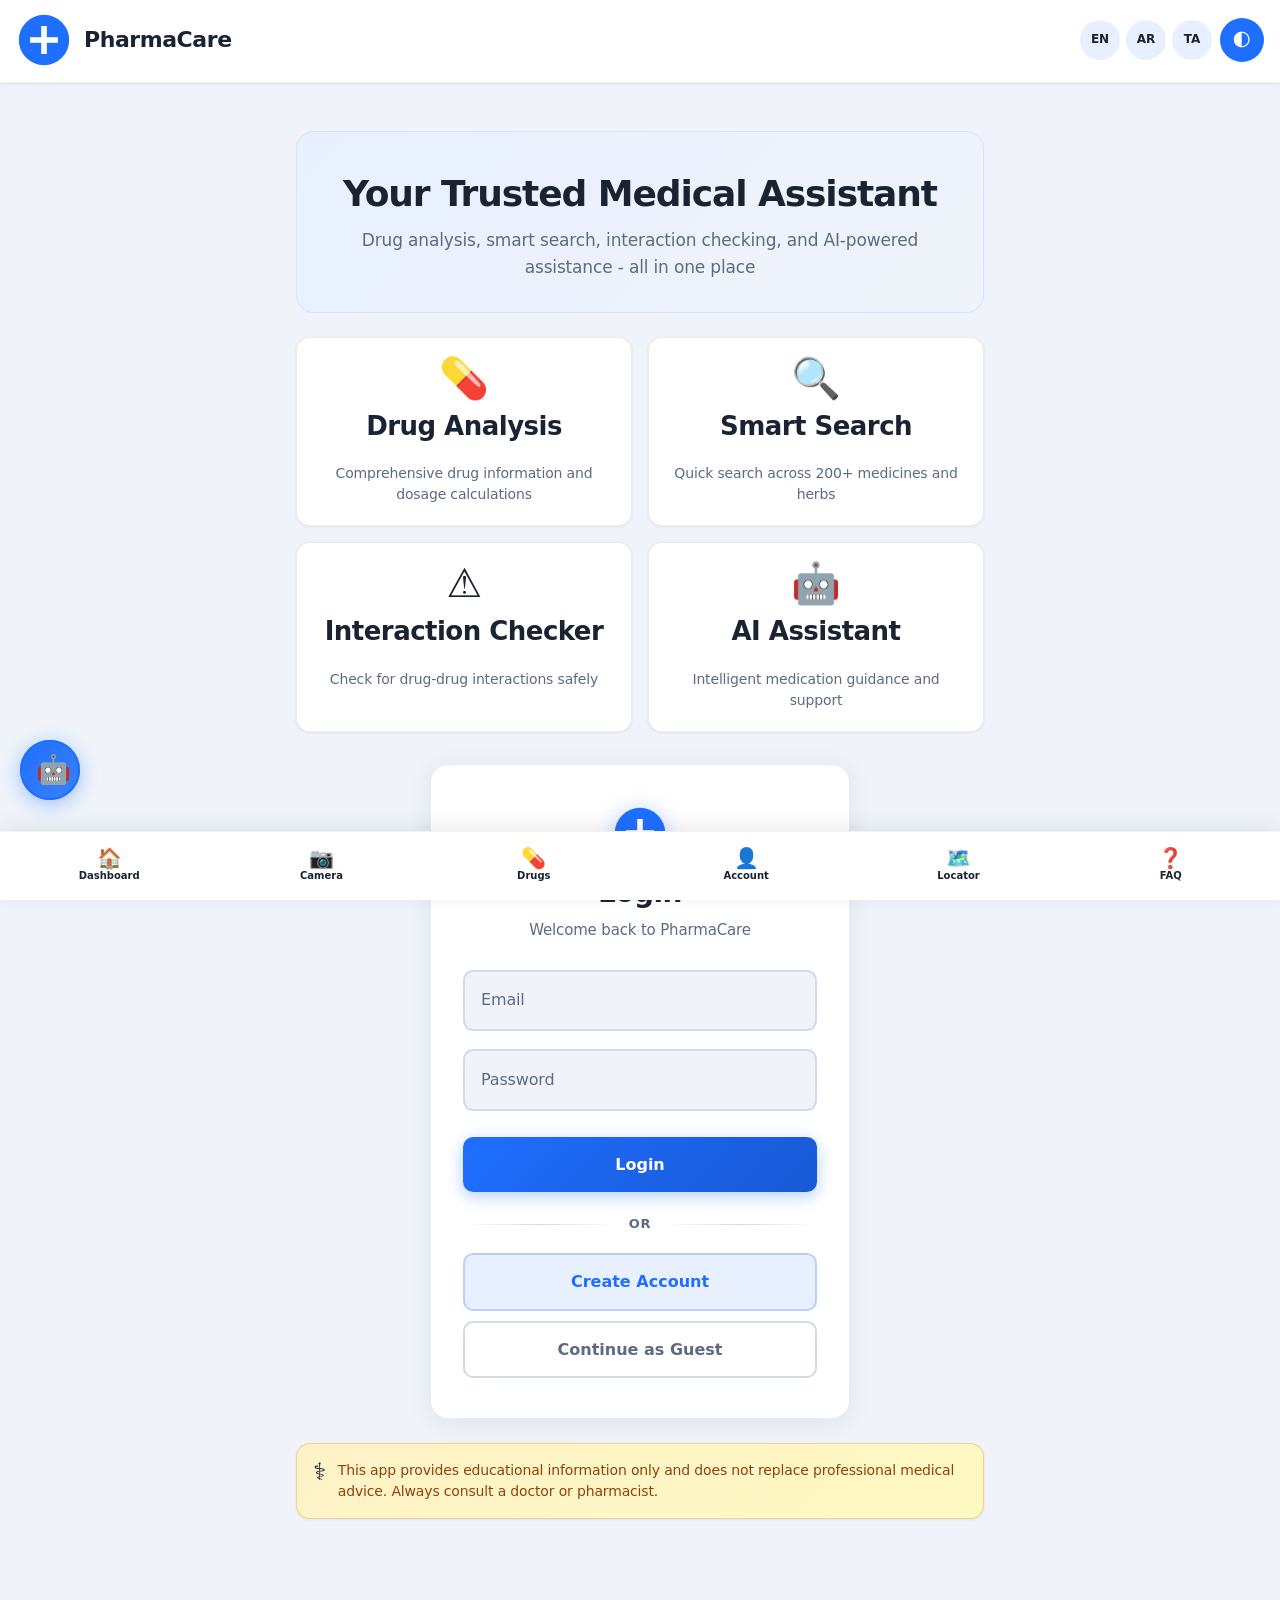
==== commit 577e1fed: "Add files via upload" ====
--- a/index.html
+++ b/index.html
@@ -1,628 +1,1147 @@
-<!DOCTYPE html>
-<html lang="en">
-
-<head>
-
-<meta charset="UTF-8">
-<meta name="viewport" content="width=device-width, initial-scale=1.0, viewport-fit=cover">
-<meta name="theme-color" content="#1f6fff">
-<meta name="apple-mobile-web-app-capable" content="yes">
-<meta name="apple-mobile-web-app-status-bar-style" content="default">
-
-<title>PharmaCare</title>
-
-<link rel="stylesheet" href="style.css">
-
-</head>
-
-<body>
-
-<div class="header">
-
-<div class="header-brand" onclick="openPage('loginPage')">
-
-<div class="logo">
-
-<svg class="logo-svg" viewBox="0 0 100 100" aria-hidden="true">
-
-<circle cx="50" cy="50" r="45" fill="#1f6fff"/>
-
-<rect x="45" y="25" width="10" height="50" fill="white"/>
-<rect x="25" y="45" width="50" height="10" fill="white"/>
-
-</svg>
-
-</div>
-
-<div class="title">
-PharmaCare
-</div>
-
-</div>
-
-<div class="header-actions">
-<div class="lang-toggle">
-<button type="button" class="lang-btn" onclick="event.stopPropagation(); setLanguage('en')">EN</button>
-<button type="button" class="lang-btn" onclick="event.stopPropagation(); setLanguage('ar')">AR</button>
-<button type="button" class="lang-btn" onclick="event.stopPropagation(); setLanguage('ta')">TA</button>
-</div>
-<button type="button" id="themeToggle" class="theme-toggle" onclick="event.stopPropagation(); toggleTheme()">🌓</button>
-</div>
-
-</div>
-
-<!-- LOGIN -->
-
-<div id="loginPage" class="container page active">
-
-<div class="login-card">
-
-<div class="login-card-header">
-<div class="login-card-icon" aria-hidden="true">
-<svg viewBox="0 0 100 100">
-<circle cx="50" cy="50" r="45" fill="currentColor"/>
-<rect x="45" y="25" width="10" height="50" fill="white"/>
-<rect x="25" y="45" width="50" height="10" fill="white"/>
-</svg>
-</div>
-<h3 data-i18n="login_title">Login</h3>
-<p class="login-card-subtitle" data-i18n="login_subtitle">Welcome back to PharmaCare</p>
-</div>
-
-<div class="login-field">
-<input id="loginEmail" type="email" autocomplete="email" inputmode="email" placeholder=" ">
-<label for="loginEmail" data-i18n="login_email_ph">Email</label>
-</div>
-
-<div class="login-field">
-<input id="loginPassword" type="password" autocomplete="current-password" placeholder=" ">
-<label for="loginPassword" data-i18n="login_password_ph">Password</label>
-</div>
-
-<button type="button" class="login-btn-primary" onclick="login()" data-i18n="login_btn">Login</button>
-
-<p class="login-divider"><span data-i18n="login_or">or</span></p>
-
-<button type="button" class="login-btn-secondary" onclick="showSignup()" data-i18n="login_create_btn">Create Account</button>
-<button type="button" class="login-btn-ghost" onclick="login()" data-i18n="login_guest_btn">Continue as Guest</button>
-
-</div>
-
-</div>
-
-<!-- SIGNUP -->
-
-<div id="signupPage" class="container page">
-
-<h3 data-i18n="signup_title">Create Account</h3>
-
-<input data-i18n-placeholder="signup_name_ph" placeholder="Name">
-<input data-i18n-placeholder="signup_email_ph" placeholder="Email">
-<input data-i18n-placeholder="signup_password_ph" placeholder="Password">
-
-<button onclick="login()" data-i18n="signup_create_btn">Create Account</button>
-
-</div>
-
-<!-- DASHBOARD -->
-
-<div id="dashboardPage" class="container page">
-
-<h3 data-i18n="dashboard_title">Dashboard</h3>
-<button class="back-btn" onclick="goBack('loginPage')" data-i18n="back_btn">← Back</button>
-
-<div class="grid">
-
-<div class="card" onclick="openPage('medicalCalcPage')">
-<span data-i18n="card_medical_calculators">Medical Calculators</span>
-</div>
-
-<div class="card" onclick="openPage('dosePage')">
-<span data-i18n="card_dose_calculator">Dose Calculator</span>
-</div>
-
-<div class="card" onclick="openPage('bmiPage')">
-<span data-i18n="card_bmi_calculator">BMI Calculator</span>
-</div>
-
-<div class="card" onclick="openPage('interactionPage')">
-<span data-i18n="card_drug_interaction">Drug Interaction</span>
-</div>
-
-<div class="card card--library" onclick="openPage('libraryPage')">
-<span data-i18n="card_medicine_library">Medicine Library</span>
-</div>
-
-<div class="card" onclick="openPage('reminderPage')">
-<span data-i18n="card_medication_reminder">Medication Reminder</span>
-</div>
-
-<div class="card" onclick="openPage('pillIdentifierPage')">
-<span data-i18n="card_pill_identifier">Pill Identifier</span>
-</div>
-
-<div class="card" onclick="openPage('firstAidPage')">
-<span data-i18n="card_first_aid">First Aid</span>
-</div>
-
-<div class="card" onclick="openPage('diseaseGuidePage')">
-<span data-i18n="card_disease_guide">Disease Guide</span>
-</div>
-
-<div class="card" onclick="openPage('guidelinesPage')">
-<span data-i18n="card_clinical_guidelines">Clinical Guidelines</span>
-</div>
-
-<div class="card" onclick="openPage('availabilityPage')">
-<span data-i18n="card_availability">Drug Availability Checker</span>
-</div>
-
-<div class="card" onclick="openPage('alternativesPage')">
-<span data-i18n="card_alternatives">Alternative Drugs</span>
-</div>
-
-<div class="card" onclick="openPage('notesPage')">
-<span data-i18n="card_medical_notes">Medical Notes</span>
-</div>
-
-</div>
-
-</div>
-
-<!-- MEDICAL CALCULATORS LIST -->
-
-<div id="medicalCalcPage" class="container page">
-
-<h3 data-i18n="medical_calc_title">Medical Calculators</h3>
-<button class="back-btn" onclick="goBack('dashboardPage')" data-i18n="back_btn">← Back</button>
-
-<div class="grid">
-
-<div class="card" onclick="openPage('dosePage')">
-<span data-i18n="calc_dose_by_weight">Dose by Weight Calculator</span>
-</div>
-
-<div class="card" onclick="openPage('pediatricDosePage')">
-<span data-i18n="calc_pediatric_dose">Pediatric Dose Calculator</span>
-</div>
-
-<div class="card" onclick="openPage('ivDripRatePage')">
-<span data-i18n="calc_iv_drip">IV Drip Rate Calculator</span>
-</div>
-
-<div class="card" onclick="openPage('bmiPage')">
-BMI Calculator
-</div>
-
-<div class="card" onclick="openPage('crclPage')">
-<span data-i18n="calc_crcl">Creatinine Clearance (Cockcroft-Gault)</span>
-</div>
-
-<div class="card" onclick="openPage('bsaPage')">
-<span data-i18n="calc_bsa">Body Surface Area (BSA)</span>
-</div>
-
-<div class="card" onclick="openPage('infusionRatePage')">
-<span data-i18n="calc_infusion_rate">Infusion Rate Calculator</span>
-</div>
-
-<div class="card" onclick="openPage('paracetamolDosePage')">
-<span data-i18n="calc_paracetamol_safe">Paracetamol Safe Dose</span>
-</div>
-
-</div>
-
-</div>
-
-<!-- CALCULATOR DETAIL PAGES (PLACEHOLDERS) -->
-
-<div id="pediatricDosePage" class="container page">
-
-<h3 data-i18n="pediatric_title">Pediatric Dose Calculator</h3>
-<button class="back-btn" onclick="goBack('medicalCalcPage')" data-i18n="back_btn">← Back</button>
-<p data-i18n="pediatric_desc">Calculate a pediatric dose using weight and mg/kg.</p>
-
-<input id="pedWeight" data-i18n-placeholder="ped_weight_ph" placeholder="Weight (kg)">
-<input id="pedMgKg" data-i18n-placeholder="ped_mgkg_ph" placeholder="Dose (mg/kg per dose)">
-<input id="pedMaxDose" data-i18n-placeholder="ped_max_ph" placeholder="Optional max single dose (mg)">
-<button onclick="calculatePediatricDose()" data-i18n="ped_calc_btn">Calculate</button>
-<div id="pedResult" class="result"></div>
-
-</div>
-
-<div id="ivDripRatePage" class="container page">
-
-<h3 data-i18n="ivdrip_title">IV Drip Rate Calculator</h3>
-<button class="back-btn" onclick="goBack('medicalCalcPage')" data-i18n="back_btn">← Back</button>
-<p data-i18n="iv_desc">Calculate drip rate (gtt/min) and pump rate (mL/hr).</p>
-
-<input id="ivVolume" data-i18n-placeholder="iv_volume_ph" placeholder="Total volume (mL)">
-<input id="ivTimeMin" data-i18n-placeholder="iv_time_ph" placeholder="Time (minutes)">
-<input id="ivDropFactor" data-i18n-placeholder="iv_drop_ph" placeholder="Drop factor (gtt/mL), e.g. 15 or 20 or 60">
-<button onclick="calculateIVDrip()" data-i18n="iv_calc_btn">Calculate</button>
-<div id="ivResult" class="result"></div>
-
-</div>
-
-<div id="crclPage" class="container page">
-
-<h3 data-i18n="crcl_title">Creatinine Clearance (Cockcroft-Gault)</h3>
-<button class="back-btn" onclick="goBack('medicalCalcPage')" data-i18n="back_btn">← Back</button>
-<p data-i18n="crcl_desc">Estimate creatinine clearance (mL/min) using Cockcroft–Gault.</p>
-
-<input id="crclAge" data-i18n-placeholder="crcl_age_ph" placeholder="Age (years)">
-<input id="crclWeight" data-i18n-placeholder="crcl_weight_ph" placeholder="Weight (kg)">
-<input id="crclScr" data-i18n-placeholder="crcl_scr_ph" placeholder="Serum creatinine (mg/dL)">
-<select id="crclSex" class="form-select">
-  <option value="male" data-i18n="sex_male">Male</option>
-  <option value="female" data-i18n="sex_female">Female</option>
-</select>
-<button onclick="calculateCrCl()" data-i18n="crcl_calc_btn">Calculate</button>
-<div id="crclResult" class="result"></div>
-
-</div>
-
-<div id="bsaPage" class="container page">
-
-<h3 data-i18n="bsa_title">Body Surface Area (BSA)</h3>
-<button class="back-btn" onclick="goBack('medicalCalcPage')" data-i18n="back_btn">← Back</button>
-<p data-i18n="bsa_desc">Calculate BSA using the Mosteller formula.</p>
-
-<input id="bsaHeight" data-i18n-placeholder="bsa_height_ph" placeholder="Height (cm)">
-<input id="bsaWeight" data-i18n-placeholder="bsa_weight_ph" placeholder="Weight (kg)">
-<button onclick="calculateBSA()" data-i18n="bsa_calc_btn">Calculate</button>
-<div id="bsaResult" class="result"></div>
-
-</div>
-
-<div id="infusionRatePage" class="container page">
-
-<h3 data-i18n="infusion_title">Infusion Rate Calculator</h3>
-<button class="back-btn" onclick="goBack('medicalCalcPage')" data-i18n="back_btn">← Back</button>
-<p data-i18n="inf_desc">Calculate infusion pump rate (mL/hr) from dose and concentration.</p>
-
-<input id="infDose" data-i18n-placeholder="inf_dose_ph" placeholder="Dose rate (mg/hr)">
-<input id="infConc" data-i18n-placeholder="inf_conc_ph" placeholder="Concentration (mg/mL)">
-<button onclick="calculateInfusionRate()" data-i18n="inf_calc_btn">Calculate</button>
-<div id="infResult" class="result"></div>
-
-</div>
-
-<div id="paracetamolDosePage" class="container page">
-
-<h3 data-i18n="para_safe_title">Paracetamol Safe Dose</h3>
-<button class="back-btn" onclick="goBack('medicalCalcPage')" data-i18n="back_btn">← Back</button>
-<p data-i18n="para_desc">Estimate maximum safe dosing guidance (educational only).</p>
-
-<input id="paraWeight" data-i18n-placeholder="para_weight_ph" placeholder="Weight (kg)">
-<select id="paraGroup" class="form-select">
-  <option value="child" data-i18n="para_child">Child</option>
-  <option value="adult" data-i18n="para_adult">Adult</option>
-</select>
-<button onclick="calculateParacetamolSafe()" data-i18n="para_calc_btn">Calculate</button>
-<div id="paraResult" class="result"></div>
-
-</div>
-
-<!-- DOSE CALCULATOR -->
-
-<div id="dosePage" class="container page">
-
-<h3 data-i18n="dose_title">Dose Calculator</h3>
-<button class="back-btn" onclick="goBack('dashboardPage')" data-i18n="back_btn">← Back</button>
-
-<input id="drug" data-i18n-placeholder="dose_drug_ph" placeholder="Drug Name">
-
-<input id="weight" data-i18n-placeholder="dose_weight_ph" placeholder="Weight kg">
-
-<button onclick="calculateDose()" data-i18n="dose_calc_btn">Calculate</button>
-
-<div id="doseResult" class="result"></div>
-
-<h4 class="section-heading" data-i18n="side_effect_title">Side Effect Checker</h4>
-<p data-i18n="side_effect_desc">Type a symptom (e.g., cough, bleeding, nausea) and the app suggests possible drug-related causes (educational only).</p>
-<input id="symptomInput" data-i18n-placeholder="side_effect_ph" placeholder="Symptom (e.g. cough, bleeding)">
-<button onclick="checkSideEffect()" data-i18n="side_effect_btn">Check Side Effect</button>
-<div id="sideEffectResult" class="result"></div>
-
-</div>
-
-<!-- BMI -->
-
-<div id="bmiPage" class="container page">
-
-<h3 data-i18n="bmi_title">BMI Calculator</h3>
-<button class="back-btn" onclick="goBack('dashboardPage')" data-i18n="back_btn">← Back</button>
-
-<input id="height" data-i18n-placeholder="bmi_height_ph" placeholder="Height cm">
-
-<input id="bmiweight" data-i18n-placeholder="bmi_weight_ph" placeholder="Weight kg">
-
-<button onclick="calculateBMI()" data-i18n="bmi_calc_btn">Calculate BMI</button>
-
-<div id="bmiResult" class="result"></div>
-
-</div>
-
-<!-- DRUG INTERACTION -->
-
-<div id="interactionPage" class="container page">
-
-<h3 data-i18n="interaction_title">Drug Interaction</h3>
-<button class="back-btn" onclick="goBack('dashboardPage')" data-i18n="back_btn">← Back</button>
-
-<input id="interactionDrug1" data-i18n-placeholder="interaction_drug1_ph" placeholder="Drug 1">
-<input id="interactionDrug2" data-i18n-placeholder="interaction_drug2_ph" placeholder="Drug 2">
-
-<button onclick="checkInteraction()" data-i18n="interaction_btn">Check Interaction</button>
-<div id="interactionResult" class="result"></div>
-
-</div>
-
-<!-- DRUG & HERB LIBRARY -->
-
-<div id="libraryPage" class="container page">
-
-<h3 data-i18n="library_title">Medicine Library</h3>
-<button class="back-btn" onclick="goBack('dashboardPage')" data-i18n="back_btn">← Back</button>
-<p data-i18n="library_desc">Browse 200+ medicines by illness category, search any drug, or explore the herbal section.</p>
-
-<div class="library-search-bar">
-<input id="drugSearchInput" data-i18n-placeholder="library_search_ph" placeholder="Search medicine name...">
-<button type="button" onclick="searchDrug()" data-i18n="library_search_btn">Search</button>
-</div>
-<div id="drugInfoResult" class="result library-search-result"></div>
-
-<div class="library-stats" id="libraryStats"></div>
-
-<div class="library-category-nav" id="libraryCategoryNav"></div>
-
-<div id="libraryCategoryContent" class="library-category-content"></div>
-
-<h4 class="section-heading section-heading--loose" data-i18n="library_herbs_title">🌿 Herbal & Natural Remedies</h4>
-<div id="libraryHerbsContent" class="library-herbs-grid"></div>
-
-</div>
-
-<!-- PILL IDENTIFIER -->
-
-<div id="pillIdentifierPage" class="container page">
-
-<h3 data-i18n="pill_title">Pill Identifier</h3>
-<button class="back-btn" onclick="goBack('dashboardPage')" data-i18n="back_btn">← Back</button>
-<p data-i18n="pill_desc">Enter pill color, shape, and imprint to help identify the medication.</p>
-
-<input id="pillColor" data-i18n-placeholder="pill_color_ph" placeholder="Color (e.g. White)">
-<input id="pillShape" data-i18n-placeholder="pill_shape_ph" placeholder="Shape (e.g. Round)">
-<input id="pillImprint" data-i18n-placeholder="pill_imprint_ph" placeholder="Imprint letters/numbers">
-
-<button onclick="identifyPill()" data-i18n="pill_btn">Identify Pill</button>
-
-<div id="pillResult" class="result"></div>
-
-</div>
-
-<!-- FIRST AID -->
-
-<div id="firstAidPage" class="container page">
-
-<h3 data-i18n="firstaid_title">First Aid</h3>
-<button class="back-btn" onclick="goBack('dashboardPage')" data-i18n="back_btn">← Back</button>
-<p data-i18n="firstaid_desc">Quick tips for common situations. This is not a substitute for a clinician or emergency services.</p>
-
-<div class="result" id="firstAidContent"></div>
-
-</div>
-
-<!-- DISEASE GUIDE -->
-
-<div id="diseaseGuidePage" class="container page">
-
-<h3 data-i18n="disease_title">Disease Guide</h3>
-<button class="back-btn" onclick="goBack('dashboardPage')" data-i18n="back_btn">← Back</button>
-<p data-i18n="disease_desc">A brief guide to common diseases. Educational only and not a substitute for medical advice.</p>
-
-<div class="result" id="diseaseContent"></div>
-
-</div>
-
-<!-- CLINICAL GUIDELINES -->
-
-<div id="guidelinesPage" class="container page">
-
-<h3 data-i18n="guidelines_title">Clinical Guidelines</h3>
-<button class="back-btn" onclick="goBack('dashboardPage')" data-i18n="back_btn">← Back</button>
-<p data-i18n="guidelines_desc">Simplified summaries for education only. Always refer to up-to-date official guidelines.</p>
-
-<div class="result" id="guidelinesContent"></div>
-
-</div>
-
-<!-- DRUG AVAILABILITY CHECKER -->
-
-<div id="availabilityPage" class="container page">
-
-<h3 data-i18n="availability_title">Drug Availability Checker</h3>
-<button class="back-btn" onclick="goBack('dashboardPage')" data-i18n="back_btn">← Back</button>
-<p data-i18n="availability_desc">Type a drug name to check availability, brand names, and alternatives (simple demo).</p>
-
-<input id="availabilityInput" data-i18n-placeholder="availability_ph" placeholder="Example: Paracetamol, Augmentin">
-<button onclick="checkAvailability()" data-i18n="availability_btn">Check Availability</button>
-<div id="availabilityResult" class="result"></div>
-
-</div>
-
-<!-- ALTERNATIVE DRUGS -->
-
-<div id="alternativesPage" class="container page">
-
-<h3 data-i18n="alternatives_title">Alternative Drugs</h3>
-<button class="back-btn" onclick="goBack('dashboardPage')" data-i18n="back_btn">← Back</button>
-<p data-i18n="alternatives_desc">Type a drug name (e.g., Augmentin) to see possible alternatives (educational only; prescriber decides).</p>
-
-<input id="alternativeInput" data-i18n-placeholder="alternatives_ph" placeholder="Example: Augmentin">
-<button onclick="findAlternatives()" data-i18n="alternatives_btn">Find Alternatives</button>
-<div id="alternativeResult" class="result"></div>
-
-</div>
-
-<!-- MEDICAL NOTES -->
-
-<div id="notesPage" class="container page">
-
-<h3 data-i18n="notes_title">Medical Notes</h3>
-<button class="back-btn" onclick="goBack('dashboardPage')" data-i18n="back_btn">← Back</button>
-<p data-i18n="notes_desc">A place to save pharmacist notes or patient info (stored locally on this device only).</p>
-
-<textarea id="notesArea" class="notes-textarea" rows="8" placeholder=""></textarea>
-<button onclick="saveNotes()" data-i18n="notes_btn">Save Notes</button>
-<div id="notesStatus" class="result"></div>
-
-</div>
-
-<!-- REMINDER -->
-
-<div id="reminderPage" class="container page">
-
-<h3 data-i18n="reminder_title">Medication Reminder</h3>
-<button class="back-btn" onclick="goBack('dashboardPage')" data-i18n="back_btn">← Back</button>
-
-<input id="remDrug" data-i18n-placeholder="reminder_drug_ph" placeholder="Drug Name">
-<input id="remTime" data-i18n-placeholder="reminder_time_ph" placeholder="Time (e.g., 08:00 AM)">
-
-<button onclick="addReminder()" data-i18n="reminder_btn">Add Reminder</button>
-<div id="reminderList" class="result"></div>
-
-</div>
-
-<!-- ACCOUNT -->
-
-<div id="accountPage" class="container page">
-
-<h3 data-i18n="profile_title">Profile</h3>
-<button class="back-btn" onclick="goBack('dashboardPage')" data-i18n="back_btn">← Back</button>
-<p data-i18n="profile_desc">Enter your basic information for the app to use.</p>
-
-<input id="profileName" data-i18n-placeholder="profile_name_ph" placeholder="Name">
-<input id="profileAge" data-i18n-placeholder="profile_age_ph" placeholder="Age">
-<input id="profileBlood" data-i18n-placeholder="profile_blood_ph" placeholder="Blood Group (e.g. O+)">
-<input id="profileDiseases" data-i18n-placeholder="profile_diseases_ph" placeholder="Chronic Diseases">
-<input id="profileMedications" data-i18n-placeholder="profile_meds_ph" placeholder="Current Medications">
-<input id="profileAllergies" data-i18n-placeholder="profile_allergies_ph" placeholder="Allergies">
-
-<button onclick="saveProfile()" data-i18n="profile_btn">Save Profile</button>
-
-<div id="profileStatus" class="result"></div>
-
-</div>
-
-<!-- CAMERA -->
-
-<div id="cameraPage" class="container page">
-
-<h3 data-i18n="camera_title">Camera Tools</h3>
-<button class="back-btn" onclick="goBack('dashboardPage')" data-i18n="back_btn">← Back</button>
-
-<div class="camera-card">
-<h4 data-i18n="camera_prescription_title">📷 Prescription Scanner</h4>
-<p data-i18n="camera_prescription_desc">Open your camera or upload a photo of a prescription to review it.</p>
-
-<div class="camera-actions">
-<button type="button" class="camera-btn-primary" onclick="startCamera()" data-i18n="camera_open_btn">Open Camera</button>
-<button type="button" class="camera-btn-secondary" onclick="document.getElementById('imageInput').click()" data-i18n="camera_upload_btn">Upload Image</button>
-<button type="button" class="camera-btn-stop" onclick="stopCamera()" data-i18n="camera_stop_btn">Stop Camera</button>
-</div>
-
-<input id="imageInput" class="visually-hidden-input" type="file" accept="image/*" capture="environment" onchange="handleImageUpload(event)">
-
-<div class="camera-viewfinder" id="cameraViewfinder">
-<div class="camera-viewfinder-corners" aria-hidden="true"></div>
-<video id="cameraVideo" class="camera-video" autoplay playsinline muted></video>
-<img id="cameraImagePreview" class="camera-image-preview" alt="Prescription preview">
-<div class="camera-viewfinder-hint" data-i18n="camera_hint">Align prescription inside the frame</div>
-</div>
-
-<div id="cameraStatus" class="result camera-status"></div>
-</div>
-
-<div class="camera-card camera-card--barcode">
-<h4 class="section-heading" data-i18n="barcode_title">🏷️ Drug Barcode Lookup</h4>
-<p data-i18n="barcode_desc">Type a barcode or tap a demo code below to look up a medicine.</p>
-
-<div class="barcode-demo-chips">
-<button type="button" class="barcode-chip" onclick="fillBarcode('1234567890123')">Paracetamol</button>
-<button type="button" class="barcode-chip" onclick="fillBarcode('5012345678901')">Ibuprofen</button>
-<button type="button" class="barcode-chip" onclick="fillBarcode('6281234567892')">Panadol</button>
-</div>
-
-<input id="barcodeInput" data-i18n-placeholder="barcode_ph" placeholder="Example: 1234567890123">
-<button type="button" onclick="scanBarcode()" data-i18n="barcode_btn">Lookup Barcode</button>
-
-<div id="barcodeResult" class="result"></div>
-</div>
-
-</div>
-
-<!-- PHARMACY LOCATOR -->
-
-<div id="pharmacyLocatorPage" class="container page">
-
-<h3 data-i18n="locator_title">Pharmacy Locator</h3>
-<button class="back-btn" onclick="goBack('dashboardPage')" data-i18n="back_btn">← Back</button>
-<p data-i18n="locator_desc">Your exact location is shown on the map. Tap below to find the nearest pharmacies or hospitals.</p>
-
-<div id="locatorCoords" class="locator-coords"></div>
-
-<div class="locator-map-frame">
-<iframe id="mapFrame" title="Location map" loading="eager" allowfullscreen referrerpolicy="no-referrer-when-downgrade"></iframe>
-<div class="locator-map-pin" aria-hidden="true">📍</div>
-</div>
-
-<div class="locator-actions">
-<button type="button" id="locatorPharmBtn" class="locator-btn locator-btn--pharm" onclick="showNearby('pharmacy')" data-i18n="locator_pharm_btn">Nearby Pharmacies</button>
-<button type="button" id="locatorHospBtn" class="locator-btn locator-btn--hosp" onclick="showNearby('hospital')" data-i18n="locator_hosp_btn">Nearby Hospitals</button>
-<button type="button" class="locator-btn locator-btn--me" onclick="showMyLocation()" data-i18n="locator_me_btn">My Location</button>
-</div>
-
-<div id="locatorStatus" class="result locator-status"></div>
-
-</div>
-
-
-<!-- BOTTOM NAV -->
-
-<nav class="bottom-nav" aria-label="Main">
-
-<button type="button" class="bottom-nav-item" onclick="openPage('dashboardPage')">
-<span class="bottom-nav-icon" aria-hidden="true">🏠</span>
-<span class="bottom-nav-label" data-i18n="nav_dashboard">Dashboard</span>
-</button>
-
-<button type="button" class="bottom-nav-item" onclick="openPage('cameraPage')">
-<span class="bottom-nav-icon" aria-hidden="true">📷</span>
-<span class="bottom-nav-label" data-i18n="nav_camera">Camera</span>
-</button>
-
-<button type="button" class="bottom-nav-item" onclick="openPage('libraryPage')">
-<span class="bottom-nav-icon" aria-hidden="true">💊</span>
-<span class="bottom-nav-label" data-i18n="nav_drugs">Drugs</span>
-</button>
-
-<button type="button" class="bottom-nav-item" onclick="openPage('accountPage')">
-<span class="bottom-nav-icon" aria-hidden="true">👤</span>
-<span class="bottom-nav-label" data-i18n="nav_account">Account</span>
-</button>
-
-<button type="button" class="bottom-nav-item" onclick="openPage('pharmacyLocatorPage')">
-<span class="bottom-nav-icon" aria-hidden="true">🗺️</span>
-<span class="bottom-nav-label" data-i18n="nav_locator">Locator</span>
-</button>
-
-</nav>
-
-<script src="drug-data.js"></script>
-<script src="drug-extended.js"></script>
-<script src="script.js"></script>
-
-</body>
+<!DOCTYPE html>
+<html lang="en">
+
+<head>
+
+<meta charset="UTF-8">
+<meta name="viewport" content="width=device-width, initial-scale=1.0, viewport-fit=cover">
+<meta name="theme-color" content="#1f6fff">
+<meta name="apple-mobile-web-app-capable" content="yes">
+<meta name="apple-mobile-web-app-status-bar-style" content="default">
+
+<!-- SEO Meta Tags -->
+<meta name="description" content="PharmaCare - Your trusted medical assistant. Drug analysis, smart search, interaction checking, and AI-powered medication guidance. Access 200+ medicines and medical calculators.">
+<meta name="keywords" content="medical assistant, drug information, dosage calculator, drug interaction, pill identifier, medication reminder, pharmacy locator, medical calculators">
+<meta name="author" content="PharmaCare">
+<meta name="robots" content="index, follow">
+
+<!-- Open Graph Tags for Social Media -->
+<meta property="og:title" content="PharmaCare - Your Trusted Medical Assistant">
+<meta property="og:description" content="Comprehensive drug analysis, smart search, interaction checking, and AI-powered medication guidance - all in one place.">
+<meta property="og:type" content="website">
+<meta property="og:url" content="https://pharmacare.app">
+<meta property="og:image" content="https://pharmacare.app/og-image.png">
+<meta property="og:site_name" content="PharmaCare">
+
+<!-- Twitter Card Tags -->
+<meta name="twitter:card" content="summary_large_image">
+<meta name="twitter:title" content="PharmaCare - Your Trusted Medical Assistant">
+<meta name="twitter:description" content="Comprehensive drug analysis, smart search, interaction checking, and AI-powered medication guidance.">
+<meta name="twitter:image" content="https://pharmacare.app/twitter-image.png">
+
+<title>PharmaCare - Your Trusted Medical Assistant</title>
+
+<link rel="icon" type="image/svg+xml" href="data:image/svg+xml,%3Csvg xmlns='http://www.w3.org/2000/svg' viewBox='0 0 100 100'%3E%3Ccircle cx='50' cy='50' r='45' fill='%231f6fff'/%3E%3Crect x='45' y='25' width='10' height='50' fill='white'/%3E%3Crect x='25' y='45' width='50' height='10' fill='white'/%3E%3C/svg%3E">
+<link rel="stylesheet" href="style.css">
+
+</head>
+
+<body>
+
+<!-- Loading Screen -->
+<div id="loadingScreen" class="loading-screen">
+  <div class="loading-content">
+    <div class="loading-logo">
+      <svg class="logo-svg" viewBox="0 0 100 100" aria-hidden="true">
+        <circle cx="50" cy="50" r="45" fill="#1f6fff"/>
+        <rect x="45" y="25" width="10" height="50" fill="white"/>
+        <rect x="25" y="45" width="50" height="10" fill="white"/>
+      </svg>
+    </div>
+    <div class="loading-spinner"></div>
+    <p class="loading-text" data-i18n="loading_text">Loading PharmaCare...</p>
+  </div>
+</div>
+
+<div class="header">
+
+<div class="header-brand" onclick="openPage('loginPage')">
+
+<div class="logo">
+
+<svg class="logo-svg" viewBox="0 0 100 100" aria-hidden="true">
+
+<circle cx="50" cy="50" r="45" fill="#1f6fff"/>
+
+<rect x="45" y="25" width="10" height="50" fill="white"/>
+<rect x="25" y="45" width="50" height="10" fill="white"/>
+
+</svg>
+
+</div>
+
+<div class="title">
+PharmaCare
+</div>
+
+</div>
+
+<div class="header-actions">
+<div class="lang-toggle">
+<button type="button" class="lang-btn" onclick="event.stopPropagation(); setLanguage('en')">EN</button>
+<button type="button" class="lang-btn" onclick="event.stopPropagation(); setLanguage('ar')">AR</button>
+<button type="button" class="lang-btn" onclick="event.stopPropagation(); setLanguage('ta')">TA</button>
+</div>
+<button type="button" id="themeToggle" class="theme-toggle" onclick="event.stopPropagation(); toggleTheme()">🌓</button>
+</div>
+
+</div>
+
+<!-- LOGIN -->
+
+<div id="loginPage" class="container page active">
+
+<!-- Hero Section -->
+<div class="hero-section">
+  <div class="hero-content">
+    <h1 class="hero-title" data-i18n="hero_title">Your Trusted Medical Assistant</h1>
+    <p class="hero-subtitle" data-i18n="hero_subtitle">Drug analysis, smart search, interaction checking, and AI-powered assistance - all in one place</p>
+  </div>
+</div>
+
+<!-- Features Section -->
+<div class="features-section">
+  <div class="feature-card">
+    <div class="feature-icon">💊</div>
+    <h3 class="feature-title" data-i18n="feature_drug_analysis">Drug Analysis</h3>
+    <p class="feature-desc" data-i18n="feature_drug_analysis_desc">Comprehensive drug information and dosage calculations</p>
+  </div>
+  <div class="feature-card">
+    <div class="feature-icon">🔍</div>
+    <h3 class="feature-title" data-i18n="feature_smart_search">Smart Search</h3>
+    <p class="feature-desc" data-i18n="feature_smart_search_desc">Quick search across 200+ medicines and herbs</p>
+  </div>
+  <div class="feature-card">
+    <div class="feature-icon">⚠️</div>
+    <h3 class="feature-title" data-i18n="feature_interactions">Interaction Checker</h3>
+    <p class="feature-desc" data-i18n="feature_interactions_desc">Check for drug-drug interactions safely</p>
+  </div>
+  <div class="feature-card">
+    <div class="feature-icon">🤖</div>
+    <h3 class="feature-title" data-i18n="feature_ai_assistant">AI Assistant</h3>
+    <p class="feature-desc" data-i18n="feature_ai_assistant_desc">Intelligent medication guidance and support</p>
+  </div>
+</div>
+
+<div class="login-card">
+
+<div class="login-card-header">
+<div class="login-card-icon" aria-hidden="true">
+<svg viewBox="0 0 100 100">
+<circle cx="50" cy="50" r="45" fill="currentColor"/>
+<rect x="45" y="25" width="10" height="50" fill="white"/>
+<rect x="25" y="45" width="50" height="10" fill="white"/>
+</svg>
+</div>
+<h3 data-i18n="login_title">Login</h3>
+<p class="login-card-subtitle" data-i18n="login_subtitle">Welcome back to PharmaCare</p>
+</div>
+
+<div class="login-field">
+<input id="loginEmail" type="email" autocomplete="email" inputmode="email" placeholder=" ">
+<label for="loginEmail" data-i18n="login_email_ph">Email</label>
+</div>
+
+<div class="login-field">
+<input id="loginPassword" type="password" autocomplete="current-password" placeholder=" ">
+<label for="loginPassword" data-i18n="login_password_ph">Password</label>
+</div>
+
+<button type="button" class="login-btn-primary" onclick="login()" data-i18n="login_btn">Login</button>
+
+<p class="login-divider"><span data-i18n="login_or">or</span></p>
+
+<button type="button" class="login-btn-secondary" onclick="showSignup()" data-i18n="login_create_btn">Create Account</button>
+<button type="button" class="login-btn-ghost" onclick="login()" data-i18n="login_guest_btn">Continue as Guest</button>
+
+</div>
+
+<!-- Medical Disclaimer Banner -->
+<div class="disclaimer-banner">
+  <div class="disclaimer-icon">⚕️</div>
+  <p class="disclaimer-text" data-i18n="disclaimer_text">This app provides educational information only and does not replace professional medical advice. Always consult a doctor or pharmacist.</p>
+</div>
+
+</div>
+
+<!-- SIGNUP -->
+
+<div id="signupPage" class="container page">
+
+<h3 data-i18n="signup_title">Create Account</h3>
+
+<input data-i18n-placeholder="signup_name_ph" placeholder="Name">
+<input data-i18n-placeholder="signup_email_ph" placeholder="Email">
+<input data-i18n-placeholder="signup_password_ph" placeholder="Password">
+
+<button onclick="login()" data-i18n="signup_create_btn">Create Account</button>
+
+</div>
+
+<!-- DASHBOARD -->
+
+<div id="dashboardPage" class="container page">
+
+<h3 data-i18n="dashboard_title">Dashboard</h3>
+<button class="back-btn" onclick="goBack('loginPage')" data-i18n="back_btn">← Back</button>
+
+<div class="grid">
+
+<div class="card" onclick="openPage('medicalCalcPage')">
+<span data-i18n="card_medical_calculators">Medical Calculators</span>
+</div>
+
+<div class="card" onclick="openPage('dosePage')">
+<span data-i18n="card_dose_calculator">Dose Calculator</span>
+</div>
+
+<div class="card" onclick="openPage('bmiPage')">
+<span data-i18n="card_bmi_calculator">BMI Calculator</span>
+</div>
+
+<div class="card" onclick="openPage('interactionPage')">
+<span data-i18n="card_drug_interaction">Drug Interaction</span>
+</div>
+
+<div class="card card--library" onclick="openPage('libraryPage')">
+<span data-i18n="card_medicine_library">Medicine Library</span>
+</div>
+
+<div class="card" onclick="openPage('reminderPage')">
+<span data-i18n="card_medication_reminder">Medication Reminder</span>
+</div>
+
+<div class="card" onclick="openPage('pillIdentifierPage')">
+<span data-i18n="card_pill_identifier">Pill Identifier</span>
+</div>
+
+<div class="card" onclick="openPage('firstAidPage')">
+<span data-i18n="card_first_aid">First Aid</span>
+</div>
+
+<div class="card" onclick="openPage('diseaseGuidePage')">
+<span data-i18n="card_disease_guide">Disease Guide</span>
+</div>
+
+<div class="card" onclick="openPage('guidelinesPage')">
+<span data-i18n="card_clinical_guidelines">Clinical Guidelines</span>
+</div>
+
+<div class="card" onclick="openPage('availabilityPage')">
+<span data-i18n="card_availability">Drug Availability Checker</span>
+</div>
+
+<div class="card" onclick="openPage('alternativesPage')">
+<span data-i18n="card_alternatives">Alternative Drugs</span>
+</div>
+
+<div class="card" onclick="openPage('notesPage')">
+<span data-i18n="card_medical_notes">Medical Notes</span>
+</div>
+
+<div class="card" onclick="openPage('healthTrackerPage')">
+<span data-i18n="card_health_tracker">Health Tracker</span>
+</div>
+
+<div class="card" onclick="openPage('vaccinationPage')">
+<span data-i18n="card_vaccination">Vaccination Records</span>
+</div>
+
+<div class="card" onclick="openPage('labResultsPage')">
+<span data-i18n="card_lab_results">Lab Results</span>
+</div>
+
+<div class="card" onclick="openPage('allergiesPage')">
+<span data-i18n="card_allergies">Allergy Checker</span>
+</div>
+
+<div class="card" onclick="openPage('symptomCheckerPage')">
+<span data-i18n="card_symptom_checker">Symptom Checker</span>
+</div>
+
+<div class="card" onclick="openPage('emergencyGuidePage')">
+<span data-i18n="card_emergency_guide">Emergency Guide</span>
+</div>
+
+<div class="card" onclick="openPage('drugComparisonPage')">
+<span data-i18n="card_drug_comparison">Drug Comparison</span>
+</div>
+
+</div>
+
+</div>
+
+<!-- MEDICAL CALCULATORS LIST -->
+
+<div id="medicalCalcPage" class="container page">
+
+<h3 data-i18n="medical_calc_title">Medical Calculators</h3>
+<button class="back-btn" onclick="goBack('dashboardPage')" data-i18n="back_btn">← Back</button>
+
+<div class="grid">
+
+<div class="card" onclick="openPage('dosePage')">
+<span data-i18n="calc_dose_by_weight">Dose by Weight Calculator</span>
+</div>
+
+<div class="card" onclick="openPage('pediatricDosePage')">
+<span data-i18n="calc_pediatric_dose">Pediatric Dose Calculator</span>
+</div>
+
+<div class="card" onclick="openPage('ivDripRatePage')">
+<span data-i18n="calc_iv_drip">IV Drip Rate Calculator</span>
+</div>
+
+<div class="card" onclick="openPage('bmiPage')">
+BMI Calculator
+</div>
+
+<div class="card" onclick="openPage('crclPage')">
+<span data-i18n="calc_crcl">Creatinine Clearance (Cockcroft-Gault)</span>
+</div>
+
+<div class="card" onclick="openPage('bsaPage')">
+<span data-i18n="calc_bsa">Body Surface Area (BSA)</span>
+</div>
+
+<div class="card" onclick="openPage('infusionRatePage')">
+<span data-i18n="calc_infusion_rate">Infusion Rate Calculator</span>
+</div>
+
+<div class="card" onclick="openPage('paracetamolDosePage')">
+<span data-i18n="calc_paracetamol_safe">Paracetamol Safe Dose</span>
+</div>
+
+</div>
+
+</div>
+
+<!-- CALCULATOR DETAIL PAGES (PLACEHOLDERS) -->
+
+<div id="pediatricDosePage" class="container page">
+
+<h3 data-i18n="pediatric_title">Pediatric Dose Calculator</h3>
+<button class="back-btn" onclick="goBack('medicalCalcPage')" data-i18n="back_btn">← Back</button>
+<p data-i18n="pediatric_desc">Calculate a pediatric dose using weight and mg/kg.</p>
+
+<input id="pedWeight" data-i18n-placeholder="ped_weight_ph" placeholder="Weight (kg)">
+<input id="pedMgKg" data-i18n-placeholder="ped_mgkg_ph" placeholder="Dose (mg/kg per dose)">
+<input id="pedMaxDose" data-i18n-placeholder="ped_max_ph" placeholder="Optional max single dose (mg)">
+<button onclick="calculatePediatricDose()" data-i18n="ped_calc_btn">Calculate</button>
+<div id="pedResult" class="result"></div>
+
+</div>
+
+<div id="ivDripRatePage" class="container page">
+
+<h3 data-i18n="ivdrip_title">IV Drip Rate Calculator</h3>
+<button class="back-btn" onclick="goBack('medicalCalcPage')" data-i18n="back_btn">← Back</button>
+<p data-i18n="iv_desc">Calculate drip rate (gtt/min) and pump rate (mL/hr).</p>
+
+<input id="ivVolume" data-i18n-placeholder="iv_volume_ph" placeholder="Total volume (mL)">
+<input id="ivTimeMin" data-i18n-placeholder="iv_time_ph" placeholder="Time (minutes)">
+<input id="ivDropFactor" data-i18n-placeholder="iv_drop_ph" placeholder="Drop factor (gtt/mL), e.g. 15 or 20 or 60">
+<button onclick="calculateIVDrip()" data-i18n="iv_calc_btn">Calculate</button>
+<div id="ivResult" class="result"></div>
+
+</div>
+
+<div id="crclPage" class="container page">
+
+<h3 data-i18n="crcl_title">Creatinine Clearance (Cockcroft-Gault)</h3>
+<button class="back-btn" onclick="goBack('medicalCalcPage')" data-i18n="back_btn">← Back</button>
+<p data-i18n="crcl_desc">Estimate creatinine clearance (mL/min) using Cockcroft–Gault.</p>
+
+<input id="crclAge" data-i18n-placeholder="crcl_age_ph" placeholder="Age (years)">
+<input id="crclWeight" data-i18n-placeholder="crcl_weight_ph" placeholder="Weight (kg)">
+<input id="crclScr" data-i18n-placeholder="crcl_scr_ph" placeholder="Serum creatinine (mg/dL)">
+<select id="crclSex" class="form-select">
+  <option value="male" data-i18n="sex_male">Male</option>
+  <option value="female" data-i18n="sex_female">Female</option>
+</select>
+<button onclick="calculateCrCl()" data-i18n="crcl_calc_btn">Calculate</button>
+<div id="crclResult" class="result"></div>
+
+</div>
+
+<div id="bsaPage" class="container page">
+
+<h3 data-i18n="bsa_title">Body Surface Area (BSA)</h3>
+<button class="back-btn" onclick="goBack('medicalCalcPage')" data-i18n="back_btn">← Back</button>
+<p data-i18n="bsa_desc">Calculate BSA using the Mosteller formula.</p>
+
+<input id="bsaHeight" data-i18n-placeholder="bsa_height_ph" placeholder="Height (cm)">
+<input id="bsaWeight" data-i18n-placeholder="bsa_weight_ph" placeholder="Weight (kg)">
+<button onclick="calculateBSA()" data-i18n="bsa_calc_btn">Calculate</button>
+<div id="bsaResult" class="result"></div>
+
+</div>
+
+<div id="infusionRatePage" class="container page">
+
+<h3 data-i18n="infusion_title">Infusion Rate Calculator</h3>
+<button class="back-btn" onclick="goBack('medicalCalcPage')" data-i18n="back_btn">← Back</button>
+<p data-i18n="inf_desc">Calculate infusion pump rate (mL/hr) from dose and concentration.</p>
+
+<input id="infDose" data-i18n-placeholder="inf_dose_ph" placeholder="Dose rate (mg/hr)">
+<input id="infConc" data-i18n-placeholder="inf_conc_ph" placeholder="Concentration (mg/mL)">
+<button onclick="calculateInfusionRate()" data-i18n="inf_calc_btn">Calculate</button>
+<div id="infResult" class="result"></div>
+
+</div>
+
+<div id="paracetamolDosePage" class="container page">
+
+<h3 data-i18n="para_safe_title">Paracetamol Safe Dose</h3>
+<button class="back-btn" onclick="goBack('medicalCalcPage')" data-i18n="back_btn">← Back</button>
+<p data-i18n="para_desc">Estimate maximum safe dosing guidance (educational only).</p>
+
+<input id="paraWeight" data-i18n-placeholder="para_weight_ph" placeholder="Weight (kg)">
+<select id="paraGroup" class="form-select">
+  <option value="child" data-i18n="para_child">Child</option>
+  <option value="adult" data-i18n="para_adult">Adult</option>
+</select>
+<button onclick="calculateParacetamolSafe()" data-i18n="para_calc_btn">Calculate</button>
+<div id="paraResult" class="result"></div>
+
+</div>
+
+<!-- DOSE CALCULATOR -->
+
+<div id="dosePage" class="container page">
+
+<h3 data-i18n="dose_title">Dose Calculator</h3>
+<button class="back-btn" onclick="goBack('dashboardPage')" data-i18n="back_btn">← Back</button>
+
+<input id="drug" data-i18n-placeholder="dose_drug_ph" placeholder="Drug Name">
+
+<input id="weight" data-i18n-placeholder="dose_weight_ph" placeholder="Weight kg">
+
+<button onclick="calculateDose()" data-i18n="dose_calc_btn">Calculate</button>
+
+<div id="doseResult" class="result"></div>
+
+<h4 class="section-heading" data-i18n="side_effect_title">Side Effect Checker</h4>
+<p data-i18n="side_effect_desc">Type a symptom (e.g., cough, bleeding, nausea) and the app suggests possible drug-related causes (educational only).</p>
+<input id="symptomInput" data-i18n-placeholder="side_effect_ph" placeholder="Symptom (e.g. cough, bleeding)">
+<button onclick="checkSideEffect()" data-i18n="side_effect_btn">Check Side Effect</button>
+<div id="sideEffectResult" class="result"></div>
+
+</div>
+
+<!-- BMI -->
+
+<div id="bmiPage" class="container page">
+
+<h3 data-i18n="bmi_title">BMI Calculator</h3>
+<button class="back-btn" onclick="goBack('dashboardPage')" data-i18n="back_btn">← Back</button>
+
+<input id="height" data-i18n-placeholder="bmi_height_ph" placeholder="Height cm">
+
+<input id="bmiweight" data-i18n-placeholder="bmi_weight_ph" placeholder="Weight kg">
+
+<button onclick="calculateBMI()" data-i18n="bmi_calc_btn">Calculate BMI</button>
+
+<div id="bmiResult" class="result"></div>
+
+</div>
+
+<!-- DRUG INTERACTION -->
+
+<div id="interactionPage" class="container page">
+
+<h3 data-i18n="interaction_title">Drug Interaction</h3>
+<button class="back-btn" onclick="goBack('dashboardPage')" data-i18n="back_btn">← Back</button>
+
+<input id="interactionDrug1" data-i18n-placeholder="interaction_drug1_ph" placeholder="Drug 1">
+<input id="interactionDrug2" data-i18n-placeholder="interaction_drug2_ph" placeholder="Drug 2">
+
+<button onclick="checkInteraction()" data-i18n="interaction_btn">Check Interaction</button>
+<div id="interactionResult" class="result"></div>
+
+</div>
+
+<!-- DRUG & HERB LIBRARY -->
+
+<div id="libraryPage" class="container page">
+
+<h3 data-i18n="library_title">Medicine Library</h3>
+<button class="back-btn" onclick="goBack('dashboardPage')" data-i18n="back_btn">← Back</button>
+<p data-i18n="library_desc">Browse 200+ medicines by illness category, search any drug, or explore the herbal section.</p>
+
+<div class="library-search-bar">
+<input id="drugSearchInput" data-i18n-placeholder="library_search_ph" placeholder="Search medicine name...">
+<button type="button" onclick="searchDrug()" data-i18n="library_search_btn">Search</button>
+</div>
+<div id="drugInfoResult" class="result library-search-result"></div>
+
+<div class="library-stats" id="libraryStats"></div>
+
+<div class="library-category-nav" id="libraryCategoryNav"></div>
+
+<div id="libraryCategoryContent" class="library-category-content"></div>
+
+<h4 class="section-heading section-heading--loose" data-i18n="library_herbs_title">🌿 Herbal & Natural Remedies</h4>
+<div id="libraryHerbsContent" class="library-herbs-grid"></div>
+
+</div>
+
+<!-- PILL IDENTIFIER -->
+
+<div id="pillIdentifierPage" class="container page">
+
+<h3 data-i18n="pill_title">Pill Identifier</h3>
+<button class="back-btn" onclick="goBack('dashboardPage')" data-i18n="back_btn">← Back</button>
+<p data-i18n="pill_desc">Enter pill color, shape, and imprint to help identify the medication.</p>
+
+<input id="pillColor" data-i18n-placeholder="pill_color_ph" placeholder="Color (e.g. White)">
+<input id="pillShape" data-i18n-placeholder="pill_shape_ph" placeholder="Shape (e.g. Round)">
+<input id="pillImprint" data-i18n-placeholder="pill_imprint_ph" placeholder="Imprint letters/numbers">
+
+<button onclick="identifyPill()" data-i18n="pill_btn">Identify Pill</button>
+
+<div id="pillResult" class="result"></div>
+
+</div>
+
+<!-- FIRST AID -->
+
+<div id="firstAidPage" class="container page">
+
+<h3 data-i18n="firstaid_title">First Aid</h3>
+<button class="back-btn" onclick="goBack('dashboardPage')" data-i18n="back_btn">← Back</button>
+<p data-i18n="firstaid_desc">Quick tips for common situations. This is not a substitute for a clinician or emergency services.</p>
+
+<div class="result" id="firstAidContent"></div>
+
+</div>
+
+<!-- DISEASE GUIDE -->
+
+<div id="diseaseGuidePage" class="container page">
+
+<h3 data-i18n="disease_title">Disease Guide</h3>
+<button class="back-btn" onclick="goBack('dashboardPage')" data-i18n="back_btn">← Back</button>
+<p data-i18n="disease_desc">A brief guide to common diseases. Educational only and not a substitute for medical advice.</p>
+
+<div class="result" id="diseaseContent"></div>
+
+</div>
+
+<!-- CLINICAL GUIDELINES -->
+
+<div id="guidelinesPage" class="container page">
+
+<h3 data-i18n="guidelines_title">Clinical Guidelines</h3>
+<button class="back-btn" onclick="goBack('dashboardPage')" data-i18n="back_btn">← Back</button>
+<p data-i18n="guidelines_desc">Simplified summaries for education only. Always refer to up-to-date official guidelines.</p>
+
+<div class="result" id="guidelinesContent"></div>
+
+</div>
+
+<!-- DRUG AVAILABILITY CHECKER -->
+
+<div id="availabilityPage" class="container page">
+
+<h3 data-i18n="availability_title">Drug Availability Checker</h3>
+<button class="back-btn" onclick="goBack('dashboardPage')" data-i18n="back_btn">← Back</button>
+<p data-i18n="availability_desc">Type a drug name to check availability, brand names, and alternatives (simple demo).</p>
+
+<input id="availabilityInput" data-i18n-placeholder="availability_ph" placeholder="Example: Paracetamol, Augmentin">
+<button onclick="checkAvailability()" data-i18n="availability_btn">Check Availability</button>
+<div id="availabilityResult" class="result"></div>
+
+</div>
+
+<!-- ALTERNATIVE DRUGS -->
+
+<div id="alternativesPage" class="container page">
+
+<h3 data-i18n="alternatives_title">Alternative Drugs</h3>
+<button class="back-btn" onclick="goBack('dashboardPage')" data-i18n="back_btn">← Back</button>
+<p data-i18n="alternatives_desc">Type a drug name (e.g., Augmentin) to see possible alternatives (educational only; prescriber decides).</p>
+
+<input id="alternativeInput" data-i18n-placeholder="alternatives_ph" placeholder="Example: Augmentin">
+<button onclick="findAlternatives()" data-i18n="alternatives_btn">Find Alternatives</button>
+<div id="alternativeResult" class="result"></div>
+
+</div>
+
+<!-- MEDICAL NOTES -->
+
+<div id="notesPage" class="container page">
+
+<h3 data-i18n="notes_title">Medical Notes</h3>
+<button class="back-btn" onclick="goBack('dashboardPage')" data-i18n="back_btn">← Back</button>
+<p data-i18n="notes_desc">A place to save pharmacist notes or patient info (stored locally on this device only).</p>
+
+<textarea id="notesArea" class="notes-textarea" rows="8" placeholder=""></textarea>
+<button onclick="saveNotes()" data-i18n="notes_btn">Save Notes</button>
+<div id="notesStatus" class="result"></div>
+
+</div>
+
+<!-- HEALTH TRACKER -->
+
+<div id="healthTrackerPage" class="container page">
+
+<h3 data-i18n="health_tracker_title">Health Tracker</h3>
+<button class="back-btn" onclick="goBack('dashboardPage')" data-i18n="back_btn">← Back</button>
+<p data-i18n="health_tracker_desc">Track your daily health metrics including blood pressure, heart rate, weight, and more.</p>
+
+<div class="health-metrics">
+  <div class="metric-card">
+    <h4 data-i18n="metric_bp">Blood Pressure</h4>
+    <input id="bpSystolic" placeholder="Systolic (mmHg)">
+    <input id="bpDiastolic" placeholder="Diastolic (mmHg)">
+    <button onclick="saveHealthMetric('bp')" data-i18n="metric_save">Save</button>
+  </div>
+  <div class="metric-card">
+    <h4 data-i18n="metric_heart_rate">Heart Rate</h4>
+    <input id="heartRate" placeholder="BPM">
+    <button onclick="saveHealthMetric('heart')" data-i18n="metric_save">Save</button>
+  </div>
+  <div class="metric-card">
+    <h4 data-i18n="metric_weight">Weight</h4>
+    <input id="healthWeight" placeholder="kg">
+    <button onclick="saveHealthMetric('weight')" data-i18n="metric_save">Save</button>
+  </div>
+  <div class="metric-card">
+    <h4 data-i18n="metric_glucose">Blood Glucose</h4>
+    <input id="glucose" placeholder="mg/dL">
+    <button onclick="saveHealthMetric('glucose')" data-i18n="metric_save">Save</button>
+  </div>
+</div>
+
+<div id="healthHistory" class="result"></div>
+
+</div>
+
+<!-- VACCINATION RECORDS -->
+
+<div id="vaccinationPage" class="container page">
+
+<h3 data-i18n="vaccination_title">Vaccination Records</h3>
+<button class="back-btn" onclick="goBack('dashboardPage')" data-i18n="back_btn">← Back</button>
+<p data-i18n="vaccination_desc">Keep track of your vaccinations and upcoming booster doses.</p>
+
+<div class="vaccination-form">
+  <input id="vaccineName" data-i18n-placeholder="vaccine_name_ph" placeholder="Vaccine Name">
+  <input id="vaccineDate" type="date" data-i18n-placeholder="vaccine_date_ph" placeholder="Date">
+  <input id="vaccineNext" type="date" data-i18n-placeholder="vaccine_next_ph" placeholder="Next Dose Date">
+  <button onclick="addVaccination()" data-i18n="vaccine_add">Add Record</button>
+</div>
+
+<div id="vaccinationList" class="result"></div>
+
+</div>
+
+<!-- LAB RESULTS -->
+
+<div id="labResultsPage" class="container page">
+
+<h3 data-i18n="lab_results_title">Lab Results</h3>
+<button class="back-btn" onclick="goBack('dashboardPage')" data-i18n="back_btn">← Back</button>
+<p data-i18n="lab_results_desc">Store and track your laboratory test results for easy reference.</p>
+
+<div class="lab-form">
+  <input id="labTestName" data-i18n-placeholder="lab_test_ph" placeholder="Test Name">
+  <input id="labTestDate" type="date" data-i18n-placeholder="lab_date_ph" placeholder="Test Date">
+  <input id="labTestValue" data-i18n-placeholder="lab_value_ph" placeholder="Result Value">
+  <input id="labTestRange" data-i18n-placeholder="lab_range_ph" placeholder="Normal Range">
+  <button onclick="addLabResult()" data-i18n="lab_add">Add Result</button>
+</div>
+
+<div id="labResultsList" class="result"></div>
+
+</div>
+
+<!-- ALLERGY CHECKER -->
+
+<div id="allergiesPage" class="container page">
+
+<h3 data-i18n="allergy_title">Allergy Checker</h3>
+<button class="back-btn" onclick="goBack('dashboardPage')" data-i18n="back_btn">← Back</button>
+<p data-i18n="allergy_desc">Check for potential allergens in medications and foods.</p>
+
+<div class="allergy-check">
+  <input id="allergyInput" data-i18n-placeholder="allergy_input_ph" placeholder="Enter medication or food">
+  <button onclick="checkAllergy()" data-i18n="allergy_check">Check for Allergens</button>
+</div>
+
+<div id="allergyResult" class="result"></div>
+
+<h4 class="section-heading" data-i18n="my_allergies_title">My Allergies</h4>
+<div class="allergy-form">
+  <input id="myAllergy" data-i18n-placeholder="my_allergy_ph" placeholder="Add your allergy">
+  <button onclick="addMyAllergy()" data-i18n="allergy_add">Add</button>
+</div>
+<div id="myAllergiesList" class="result"></div>
+
+</div>
+
+<!-- SYMPTOM CHECKER -->
+
+<div id="symptomCheckerPage" class="container page">
+
+<h3 data-i18n="symptom_title">Symptom Checker</h3>
+<button class="back-btn" onclick="goBack('dashboardPage')" data-i18n="back_btn">← Back</button>
+<p data-i18n="symptom_desc">Describe your symptoms to get potential causes and recommendations.</p>
+
+<div class="symptom-check">
+  <textarea id="symptomDescription" rows="4" data-i18n-placeholder="symptom_desc_ph" placeholder="Describe your symptoms..."></textarea>
+  <button onclick="checkSymptoms()" data-i18n="symptom_check">Analyze Symptoms</button>
+</div>
+
+<div id="symptomResult" class="result"></div>
+
+</div>
+
+<!-- EMERGENCY GUIDE -->
+
+<div id="emergencyGuidePage" class="container page">
+
+<h3 data-i18n="emergency_title">Emergency Guide</h3>
+<button class="back-btn" onclick="goBack('dashboardPage')" data-i18n="back_btn">← Back</button>
+<p data-i18n="emergency_desc">Quick reference for emergency situations and first aid procedures.</p>
+
+<div class="emergency-cards">
+  <div class="emergency-card emergency-card--critical">
+    <h4 data-i18n="emergency_heart">🚨 Heart Attack</h4>
+    <p data-i18n="emergency_heart_desc">Chest pain, shortness of breath, nausea. Call emergency immediately.</p>
+  </div>
+  <div class="emergency-card emergency-card--critical">
+    <h4 data-i18n="emergency_stroke">🚨 Stroke</h4>
+    <p data-i18n="emergency_stroke_desc">Face drooping, arm weakness, speech difficulty. Act FAST.</p>
+  </div>
+  <div class="emergency-card emergency-card--urgent">
+    <h4 data-i18n="emergency_breathing">⚠️ Breathing Difficulty</h4>
+    <p data-i18n="emergency_breathing_desc">Sit upright, use inhaler if available, call emergency if severe.</p>
+  </div>
+  <div class="emergency-card emergency-card--urgent">
+    <h4 data-i18n="emergency_bleeding">⚠️ Severe Bleeding</h4>
+    <p data-i18n="emergency_bleeding_desc">Apply direct pressure, elevate if possible, call emergency.</p>
+  </div>
+  <div class="emergency-card emergency-card--info">
+    <h4 data-i18n="emergency_burns">ℹ️ Burns</h4>
+    <p data-i18n="emergency_burns_desc">Cool with running water, cover with sterile dressing, seek medical help.</p>
+  </div>
+  <div class="emergency-card emergency-card--info">
+    <h4 data-i18n="emergency_poison">ℹ️ Poisoning</h4>
+    <p data-i18n="emergency_poison_desc">Call poison control, do not induce vomiting unless instructed.</p>
+  </div>
+</div>
+
+</div>
+
+<!-- DRUG COMPARISON -->
+
+<div id="drugComparisonPage" class="container page">
+
+<h3 data-i18n="drug_comparison_title">Drug Comparison</h3>
+<button class="back-btn" onclick="goBack('dashboardPage')" data-i18n="back_btn">← Back</button>
+<p data-i18n="drug_comparison_desc">Compare two drugs side by side to understand differences and similarities.</p>
+
+<div class="drug-compare">
+  <input id="compareDrug1" data-i18n-placeholder="compare_drug1_ph" placeholder="First Drug">
+  <input id="compareDrug2" data-i18n-placeholder="compare_drug2_ph" placeholder="Second Drug">
+  <button onclick="compareDrugs()" data-i18n="compare_btn">Compare Drugs</button>
+</div>
+
+<div id="comparisonResult" class="result"></div>
+
+</div>
+
+<!-- REMINDER -->
+
+<div id="reminderPage" class="container page">
+
+<h3 data-i18n="reminder_title">Medication Reminder</h3>
+<button class="back-btn" onclick="goBack('dashboardPage')" data-i18n="back_btn">← Back</button>
+
+<input id="remDrug" data-i18n-placeholder="reminder_drug_ph" placeholder="Drug Name">
+<input id="remTime" data-i18n-placeholder="reminder_time_ph" placeholder="Time (e.g., 08:00 AM)">
+
+<button onclick="addReminder()" data-i18n="reminder_btn">Add Reminder</button>
+<div id="reminderList" class="result"></div>
+
+</div>
+
+<!-- FAQ -->
+
+<div id="faqPage" class="container page">
+
+<h3 data-i18n="faq_title">Frequently Asked Questions</h3>
+<button class="back-btn" onclick="goBack('dashboardPage')" data-i18n="back_btn">← Back</button>
+
+<div class="faq-list">
+  <details class="faq-item">
+    <summary class="faq-question" data-i18n="faq_q1">Is this app a substitute for medical advice?</summary>
+    <p class="faq-answer" data-i18n="faq_a1">No. This app provides educational information only. Always consult a qualified healthcare professional for medical decisions.</p>
+  </details>
+  <details class="faq-item">
+    <summary class="faq-question" data-i18n="faq_q2">How accurate is the drug information?</summary>
+    <p class="faq-answer" data-i18n="faq_a2">Our database includes common medications and their typical uses. However, medications change frequently, and individual responses vary. Verify with official sources.</p>
+  </details>
+  <details class="faq-item">
+    <summary class="faq-question" data-i18n="faq_q3">Can I use this for emergency situations?</summary>
+    <p class="faq-answer" data-i18n="faq_a3">No. This app is not designed for emergencies. Call emergency services immediately for urgent medical situations.</p>
+  </details>
+  <details class="faq-item">
+    <summary class="faq-question" data-i18n="faq_q4">Is my data stored securely?</summary>
+    <p class="faq-answer" data-i18n="faq_a4">Your notes and profile are stored locally on your device. We do not collect or transmit personal medical data to external servers.</p>
+  </details>
+  <details class="faq-item">
+    <summary class="faq-question" data-i18n="faq_q5">How do I report an error in drug information?</summary>
+    <p class="faq-answer" data-i18n="faq_a5">Contact us through the Contact page with details about any inaccuracies. We continuously update our database based on feedback.</p>
+  </details>
+</div>
+
+</div>
+
+<!-- ABOUT US -->
+
+<div id="aboutPage" class="container page">
+
+<h3 data-i18n="about_title">About PharmaCare</h3>
+<button class="back-btn" onclick="goBack('dashboardPage')" data-i18n="back_btn">← Back</button>
+
+<div class="about-content">
+  <div class="about-hero">
+    <div class="about-hero-icon" aria-hidden="true">⚕️</div>
+    <h4 class="about-hero-title" data-i18n="about_welcome_title">Welcome to PharmaCare</h4>
+    <p class="about-hero-desc" data-i18n="about_welcome_desc">PharmaCare is a modern healthcare companion designed to provide educational drug information, practical medical tools, and productivity features in a simple and accessible interface. The project aims to help students, healthcare professionals, and everyday users quickly access useful medical resources while maintaining an intuitive user experience.</p>
+  </div>
+
+  <div class="about-grid">
+    <div class="about-card">
+      <div class="about-card-header">
+        <span class="about-card-icon" aria-hidden="true">🎯</span>
+        <h5 data-i18n="about_mission_title">Our Mission</h5>
+      </div>
+      <p data-i18n="about_mission_desc">Our mission is to make medical information and essential healthcare utilities easier to access through technology while encouraging responsible use and consultation with qualified healthcare professionals.</p>
+    </div>
+
+    <div class="about-card">
+      <div class="about-card-header">
+        <span class="about-card-icon" aria-hidden="true">👁️</span>
+        <h5 data-i18n="about_vision_title">Project Vision</h5>
+      </div>
+      <p data-i18n="about_vision_desc">The long-term vision of PharmaCare is to become a comprehensive healthcare assistant that combines reliable educational content, smart productivity tools, medication management, and modern technology to improve access to medical knowledge.</p>
+    </div>
+  </div>
+
+  <div class="about-section-grid">
+    <div class="about-card">
+      <div class="about-card-header">
+        <span class="about-card-icon" aria-hidden="true">✨</span>
+        <h5 data-i18n="about_features_title">Key Features</h5>
+      </div>
+      <ul class="about-list">
+        <li data-i18n="about_feat_1">Drug information library</li>
+        <li data-i18n="about_feat_2">Medical calculators</li>
+        <li data-i18n="about_feat_3">Medication notes and organization tools</li>
+        <li data-i18n="about_feat_4">Dark mode support</li>
+        <li data-i18n="about_feat_5">Multilingual interface</li>
+        <li data-i18n="about_feat_6">Mobile-friendly responsive design</li>
+        <li data-i18n="about_feat_7">Progressive Web App (PWA) support</li>
+        <li data-i18n="about_feat_8">Camera and barcode-related utilities where available</li>
+      </ul>
+    </div>
+
+    <div class="about-card">
+      <div class="about-card-header">
+        <span class="about-card-icon" aria-hidden="true">💻</span>
+        <h5 data-i18n="about_tech_title">Technologies Used</h5>
+      </div>
+      <p class="about-subtitle" data-i18n="about_tech_desc">PharmaCare is built using modern web technologies, including:</p>
+      <ul class="about-list">
+        <li data-i18n="about_tech_1">HTML5</li>
+        <li data-i18n="about_tech_2">CSS3</li>
+        <li data-i18n="about_tech_3">Vanilla JavaScript</li>
+        <li data-i18n="about_tech_4">Local Storage APIs</li>
+        <li data-i18n="about_tech_5">Progressive Web App technologies</li>
+        <li data-i18n="about_tech_6">Responsive design principles</li>
+      </ul>
+    </div>
+  </div>
+
+  <div class="about-card">
+    <div class="about-card-header">
+      <span class="about-card-icon" aria-hidden="true">📚</span>
+      <h5 data-i18n="about_sources_title">Information Sources and References</h5>
+    </div>
+    <p data-i18n="about_sources_desc">The information presented in PharmaCare is compiled from educational materials, standard medical references, publicly available healthcare resources, and established clinical formulas where applicable. The project encourages verification through trusted healthcare organizations and official pharmaceutical references.</p>
+  </div>
+
+  <div class="about-card">
+    <div class="about-card-header">
+      <span class="about-card-icon" aria-hidden="true">🤝</span>
+      <h5 data-i18n="about_opensource_title">Open Source and Credits</h5>
+    </div>
+    <p data-i18n="about_opensource_desc">This project acknowledges the contributions of the open-source community and the educational resources that make modern web development possible. Any third-party libraries, icons, fonts, or external assets should be credited according to their respective licenses.</p>
+  </div>
+
+  <div class="about-warning-section">
+    <div class="about-warning-card critical">
+      <div class="about-warning-header">
+        <span aria-hidden="true">⚕️</span>
+        <h5 data-i18n="about_disclaimer_title">Medical Disclaimer</h5>
+      </div>
+      <p data-i18n="about_disclaimer_desc">PharmaCare is intended for educational and informational purposes only. It does not provide medical diagnosis, treatment, or professional healthcare advice. Users should always consult licensed physicians, pharmacists, or other qualified healthcare professionals before making medical decisions or taking medications.</p>
+    </div>
+
+    <div class="about-warning-card safe">
+      <div class="about-warning-header">
+        <span aria-hidden="true">🔒</span>
+        <h5 data-i18n="about_privacy_title">Privacy</h5>
+      </div>
+      <p data-i18n="about_privacy_desc">PharmaCare is designed to respect user privacy. Personal notes and preferences may be stored locally on the user's device. Users should avoid storing highly sensitive medical or personal information unless appropriate security measures are implemented.</p>
+    </div>
+
+    <div class="about-warning-card warning">
+      <div class="about-warning-header">
+        <span aria-hidden="true">⚠️</span>
+        <h5 data-i18n="about_accuracy_title">Accuracy and Limitations</h5>
+      </div>
+      <p data-i18n="about_accuracy_desc">Although every effort is made to improve the quality and reliability of the information provided, no guarantee is made regarding completeness or accuracy. Medical knowledge evolves continuously, and recommendations may change over time.</p>
+    </div>
+  </div>
+
+  <div class="about-footer-card">
+    <div class="about-card-header">
+      <span class="about-card-icon" aria-hidden="true">✉️</span>
+      <h5 data-i18n="about_contact_title">Contact</h5>
+    </div>
+    <div class="about-contact-content">
+      <p><strong>Developer:</strong> <span class="developer-name">Mohamed Essam</span></p>
+      <p data-i18n="about_contact_desc">For questions, feedback, bug reports, or collaboration opportunities, users are encouraged to contact the project maintainer through the project's official communication channels or repository.</p>
+    </div>
+    <div class="about-meta-info">
+      <span class="meta-item"><strong data-i18n="about_version">Version</strong>: 1.0</span>
+      <span class="meta-item"><strong data-i18n="about_last_updated">Last Updated</strong>: June 2026</span>
+    </div>
+  </div>
+</div>
+
+</div>
+
+<!-- CONTACT US -->
+
+<div id="contactPage" class="container page">
+
+<h3 data-i18n="contact_title">Contact Us</h3>
+<button class="back-btn" onclick="goBack('dashboardPage')" data-i18n="back_btn">← Back</button>
+
+<div class="contact-content">
+  <p data-i18n="contact_desc">Have questions or feedback? We'd love to hear from you.</p>
+  
+  <div class="contact-form">
+    <input id="contactName" data-i18n-placeholder="contact_name_ph" placeholder="Your Name">
+    <input id="contactEmail" data-i18n-placeholder="contact_email_ph" placeholder="Your Email">
+    <textarea id="contactMessage" rows="5" data-i18n-placeholder="contact_message_ph" placeholder="Your Message"></textarea>
+    <button onclick="submitContact()" data-i18n="contact_btn">Send Message</button>
+  </div>
+  
+  <div id="contactStatus" class="result"></div>
+  
+  <h4 class="section-heading" data-i18n="contact_info_title">Contact Information</h4>
+  <div class="contact-info">
+    <p><strong>Email:</strong> support@pharmacare.app</p>
+    <p><strong>Response Time:</strong> <span data-i18n="contact_response">Within 24-48 hours</span></p>
+  </div>
+</div>
+
+</div>
+
+<!-- REMINDER -->
+
+<div id="reminderPage" class="container page">
+
+<h3 data-i18n="reminder_title">Medication Reminder</h3>
+<button class="back-btn" onclick="goBack('dashboardPage')" data-i18n="back_btn">← Back</button>
+
+<input id="remDrug" data-i18n-placeholder="reminder_drug_ph" placeholder="Drug Name">
+<input id="remTime" data-i18n-placeholder="reminder_time_ph" placeholder="Time (e.g., 08:00 AM)">
+
+<button onclick="addReminder()" data-i18n="reminder_btn">Add Reminder</button>
+<div id="reminderList" class="result"></div>
+
+</div>
+
+<!-- ACCOUNT -->
+
+<div id="accountPage" class="container page">
+
+<h3 data-i18n="profile_title">Profile</h3>
+<button class="back-btn" onclick="goBack('dashboardPage')" data-i18n="back_btn">← Back</button>
+<p data-i18n="profile_desc">Enter your basic information for the app to use.</p>
+
+<input id="profileName" data-i18n-placeholder="profile_name_ph" placeholder="Name">
+<input id="profileAge" data-i18n-placeholder="profile_age_ph" placeholder="Age">
+<input id="profileBlood" data-i18n-placeholder="profile_blood_ph" placeholder="Blood Group (e.g. O+)">
+<input id="profileDiseases" data-i18n-placeholder="profile_diseases_ph" placeholder="Chronic Diseases">
+<input id="profileMedications" data-i18n-placeholder="profile_meds_ph" placeholder="Current Medications">
+<input id="profileAllergies" data-i18n-placeholder="profile_allergies_ph" placeholder="Allergies">
+
+<button onclick="saveProfile()" data-i18n="profile_btn">Save Profile</button>
+
+<div id="profileStatus" class="result"></div>
+
+<h4 class="section-heading section-heading--loose" data-i18n="account_links_title">Quick Links</h4>
+<div class="account-links">
+  <button type="button" class="account-link-btn" onclick="openPage('aboutPage')" data-i18n="about_link">About PharmaCare</button>
+  <button type="button" class="account-link-btn" onclick="openPage('contactPage')" data-i18n="contact_link">Contact Us</button>
+</div>
+
+</div>
+
+<!-- CAMERA -->
+
+<div id="cameraPage" class="container page">
+
+<h3 data-i18n="camera_title">Camera Tools</h3>
+<button class="back-btn" onclick="goBack('dashboardPage')" data-i18n="back_btn">← Back</button>
+
+<div class="camera-card">
+<h4 data-i18n="camera_prescription_title">📷 Prescription Scanner</h4>
+<p data-i18n="camera_prescription_desc">Open your camera or upload a photo of a prescription to review it.</p>
+
+<div class="camera-actions">
+<button type="button" class="camera-btn-primary" onclick="startCamera()" data-i18n="camera_open_btn">Open Camera</button>
+<button type="button" class="camera-btn-secondary" onclick="document.getElementById('imageInput').click()" data-i18n="camera_upload_btn">Upload Image</button>
+<button type="button" class="camera-btn-stop" onclick="stopCamera()" data-i18n="camera_stop_btn">Stop Camera</button>
+</div>
+
+<input id="imageInput" class="visually-hidden-input" type="file" accept="image/*" capture="environment" onchange="handleImageUpload(event)">
+
+<div class="camera-viewfinder" id="cameraViewfinder">
+<div class="camera-viewfinder-corners" aria-hidden="true"></div>
+<video id="cameraVideo" class="camera-video" autoplay playsinline muted></video>
+<img id="cameraImagePreview" class="camera-image-preview" alt="Prescription preview">
+<div class="camera-viewfinder-hint" data-i18n="camera_hint">Align prescription inside the frame</div>
+</div>
+
+<div id="cameraStatus" class="result camera-status"></div>
+</div>
+
+<div class="camera-card camera-card--barcode">
+<h4 class="section-heading" data-i18n="barcode_title">🏷️ Drug Barcode Lookup</h4>
+<p data-i18n="barcode_desc">Type a barcode or tap a demo code below to look up a medicine.</p>
+
+<div class="barcode-demo-chips">
+<button type="button" class="barcode-chip" onclick="fillBarcode('1234567890123')">Paracetamol</button>
+<button type="button" class="barcode-chip" onclick="fillBarcode('5012345678901')">Ibuprofen</button>
+<button type="button" class="barcode-chip" onclick="fillBarcode('6281234567892')">Panadol</button>
+</div>
+
+<input id="barcodeInput" data-i18n-placeholder="barcode_ph" placeholder="Example: 1234567890123">
+<button type="button" onclick="scanBarcode()" data-i18n="barcode_btn">Lookup Barcode</button>
+
+<div id="barcodeResult" class="result"></div>
+</div>
+
+</div>
+
+<!-- PHARMACY LOCATOR -->
+
+<div id="pharmacyLocatorPage" class="container page">
+
+<h3 data-i18n="locator_title">Pharmacy Locator</h3>
+<button class="back-btn" onclick="goBack('dashboardPage')" data-i18n="back_btn">← Back</button>
+<p data-i18n="locator_desc">Your exact location is shown on the map. Tap below to find the nearest pharmacies or hospitals.</p>
+
+<div id="locatorCoords" class="locator-coords"></div>
+
+<div class="locator-map-frame">
+<iframe id="mapFrame" title="Location map" loading="eager" allowfullscreen referrerpolicy="no-referrer-when-downgrade"></iframe>
+<div class="locator-map-pin" aria-hidden="true">📍</div>
+</div>
+
+<div class="locator-actions">
+<button type="button" id="locatorPharmBtn" class="locator-btn locator-btn--pharm" onclick="showNearby('pharmacy')" data-i18n="locator_pharm_btn">Nearby Pharmacies</button>
+<button type="button" id="locatorHospBtn" class="locator-btn locator-btn--hosp" onclick="showNearby('hospital')" data-i18n="locator_hosp_btn">Nearby Hospitals</button>
+<button type="button" class="locator-btn locator-btn--me" onclick="showMyLocation()" data-i18n="locator_me_btn">My Location</button>
+</div>
+
+<div id="locatorStatus" class="result locator-status"></div>
+
+</div>
+
+
+<!-- AI Assistant Floating Button -->
+<button type="button" id="aiAssistantBtn" class="ai-assistant-btn" onclick="toggleAIChat()" aria-label="Open AI Assistant">
+  <span class="ai-icon">🤖</span>
+  <span class="ai-pulse"></span>
+</button>
+
+<!-- AI Chat Interface -->
+<div id="aiChatInterface" class="ai-chat-interface">
+  <div class="ai-chat-header">
+    <h4 data-i18n="ai_chat_title">AI Medical Assistant</h4>
+    <button type="button" class="ai-close-btn" onclick="toggleAIChat()">✕</button>
+  </div>
+  <div class="ai-chat-messages" id="aiChatMessages">
+    <div class="ai-message ai-message--bot">
+      <div class="ai-message-content">
+        <p data-i18n="ai_welcome">Hello! I'm your AI medical assistant. I can help you with:</p>
+        <ul class="ai-help-list">
+          <li data-i18n="ai_help_1">Drug information and dosages</li>
+          <li data-i18n="ai_help_2">Drug interactions</li>
+          <li data-i18n="ai_help_3">Medical calculations</li>
+          <li data-i18n="ai_help_4">General health questions</li>
+        </ul>
+        <p data-i18n="ai_disclaimer">Note: This is for educational purposes only. Always consult a healthcare professional.</p>
+      </div>
+    </div>
+  </div>
+  <div class="ai-chat-input">
+    <input type="text" id="aiChatInput" placeholder="Ask me anything..." onkeypress="handleAIChatKeypress(event)">
+    <button type="button" onclick="sendAIMessage()" data-i18n="ai_send">Send</button>
+  </div>
+</div>
+
+<!-- BOTTOM NAV -->
+
+<nav class="bottom-nav" aria-label="Main">
+
+<button type="button" class="bottom-nav-item" onclick="openPage('dashboardPage')">
+<span class="bottom-nav-icon" aria-hidden="true">🏠</span>
+<span class="bottom-nav-label" data-i18n="nav_dashboard">Dashboard</span>
+</button>
+
+<button type="button" class="bottom-nav-item" onclick="openPage('cameraPage')">
+<span class="bottom-nav-icon" aria-hidden="true">📷</span>
+<span class="bottom-nav-label" data-i18n="nav_camera">Camera</span>
+</button>
+
+<button type="button" class="bottom-nav-item" onclick="openPage('libraryPage')">
+<span class="bottom-nav-icon" aria-hidden="true">💊</span>
+<span class="bottom-nav-label" data-i18n="nav_drugs">Drugs</span>
+</button>
+
+<button type="button" class="bottom-nav-item" onclick="openPage('accountPage')">
+<span class="bottom-nav-icon" aria-hidden="true">👤</span>
+<span class="bottom-nav-label" data-i18n="nav_account">Account</span>
+</button>
+
+<button type="button" class="bottom-nav-item" onclick="openPage('pharmacyLocatorPage')">
+<span class="bottom-nav-icon" aria-hidden="true">🗺️</span>
+<span class="bottom-nav-label" data-i18n="nav_locator">Locator</span>
+</button>
+
+<button type="button" class="bottom-nav-item" onclick="openPage('faqPage')">
+<span class="bottom-nav-icon" aria-hidden="true">❓</span>
+<span class="bottom-nav-label" data-i18n="nav_faq">FAQ</span>
+</button>
+
+</nav>
+
+<script src="drug-data.js"></script>
+<script src="drug-extended.js"></script>
+<script src="drug-pronunciation-ar.js"></script>
+<script src="script.js"></script>
+
+</body>
 </html>
--- a/style.css
+++ b/style.css
@@ -33,11 +33,528 @@
   min-height: 100dvh;
   font-family: system-ui, -apple-system, "Segoe UI", Roboto, "Helvetica Neue", Arial, sans-serif;
   font-size: 16px;
-  line-height: 1.5;
+  line-height: 1.6;
   color: var(--color-text);
   background: var(--color-bg);
   -webkit-tap-highlight-color: transparent;
   touch-action: manipulation;
+  letter-spacing: -0.01em;
+}
+
+/* Loading Screen */
+.loading-screen {
+  position: fixed;
+  inset: 0;
+  z-index: 9999;
+  display: flex;
+  align-items: center;
+  justify-content: center;
+  background: var(--color-bg);
+  transition: opacity 0.4s ease, visibility 0.4s ease;
+}
+
+.loading-screen.hidden {
+  opacity: 0;
+  visibility: hidden;
+}
+
+.loading-content {
+  text-align: center;
+  display: flex;
+  flex-direction: column;
+  align-items: center;
+  gap: 20px;
+}
+
+.loading-logo svg {
+  width: 80px;
+  height: 80px;
+  animation: logoPulse 1.5s ease-in-out infinite;
+}
+
+@keyframes logoPulse {
+  0%, 100% { transform: scale(1); }
+  50% { transform: scale(1.1); }
+}
+
+.loading-spinner {
+  width: 40px;
+  height: 40px;
+  border: 3px solid var(--color-border);
+  border-top-color: var(--color-primary);
+  border-radius: 50%;
+  animation: spin 0.8s linear infinite;
+}
+
+@keyframes spin {
+  to { transform: rotate(360deg); }
+}
+
+.loading-text {
+  font-size: 0.9375rem;
+  font-weight: 600;
+  color: var(--color-text-muted);
+  margin: 0;
+}
+
+/* Hero Section */
+.hero-section {
+  text-align: center;
+  padding: 40px 20px 30px;
+  background: linear-gradient(135deg, var(--color-accent-soft) 0%, var(--color-bg) 100%);
+  border-radius: var(--radius-lg);
+  margin-bottom: 24px;
+  border: 1px solid rgba(31, 111, 255, 0.1);
+}
+
+.hero-title {
+  font-size: clamp(1.75rem, 6vw, 2.25rem);
+  font-weight: 800;
+  letter-spacing: -0.03em;
+  margin: 0 0 12px;
+  color: var(--color-text);
+  line-height: 1.2;
+}
+
+.hero-subtitle {
+  font-size: clamp(0.9375rem, 3vw, 1.0625rem);
+  color: var(--color-text-muted);
+  margin: 0;
+  line-height: 1.6;
+  max-width: 600px;
+  margin-left: auto;
+  margin-right: auto;
+}
+
+/* Features Section */
+.features-section {
+  display: grid;
+  grid-template-columns: repeat(2, 1fr);
+  gap: 16px;
+  margin-bottom: 32px;
+}
+
+@media (max-width: 480px) {
+  .features-section {
+    grid-template-columns: 1fr;
+  }
+}
+
+.feature-card {
+  background: var(--color-surface);
+  border-radius: var(--radius-md);
+  padding: 20px;
+  text-align: center;
+  border: 1px solid rgba(15, 23, 42, 0.08);
+  box-shadow: var(--shadow-sm);
+  transition: transform 0.2s ease, box-shadow 0.2s ease;
+}
+
+.feature-card:hover {
+  transform: translateY(-4px);
+  box-shadow: var(--shadow-md);
+}
+
+.feature-icon {
+  font-size: 2.5rem;
+  margin-bottom: 12px;
+  line-height: 1;
+}
+
+.feature-title {
+  font-size: 1rem;
+  font-weight: 700;
+  margin: 0 0 8px;
+  color: var(--color-text);
+}
+
+.feature-desc {
+  font-size: 0.875rem;
+  color: var(--color-text-muted);
+  margin: 0;
+  line-height: 1.5;
+}
+
+/* Medical Disclaimer Banner */
+.disclaimer-banner {
+  display: flex;
+  align-items: flex-start;
+  gap: 12px;
+  background: linear-gradient(135deg, #fef3c7 0%, #fef9c3 100%);
+  border: 1px solid rgba(217, 119, 6, 0.3);
+  border-radius: var(--radius-md);
+  padding: 16px;
+  margin-top: 24px;
+  box-shadow: var(--shadow-sm);
+}
+
+.disclaimer-icon {
+  font-size: 1.5rem;
+  line-height: 1;
+  flex-shrink: 0;
+}
+
+.disclaimer-text {
+  font-size: 0.875rem;
+  color: #92400e;
+  margin: 0;
+  line-height: 1.5;
+  font-weight: 500;
+}
+
+body.dark .disclaimer-banner {
+  background: linear-gradient(135deg, #78350f 0%, #451a03 100%);
+  border-color: rgba(251, 191, 36, 0.3);
+}
+
+body.dark .disclaimer-text {
+  color: #fcd34d;
+}
+
+/* FAQ Section */
+.faq-list {
+  display: flex;
+  flex-direction: column;
+  gap: 12px;
+}
+
+.faq-item {
+  background: var(--color-surface);
+  border: 1px solid var(--color-border);
+  border-radius: var(--radius-md);
+  overflow: hidden;
+  transition: box-shadow 0.2s ease;
+}
+
+.faq-item:hover {
+  box-shadow: var(--shadow-md);
+}
+
+.faq-item[open] {
+  box-shadow: var(--shadow-md);
+}
+
+.faq-question {
+  padding: 16px;
+  font-weight: 600;
+  cursor: pointer;
+  list-style: none;
+  display: flex;
+  justify-content: space-between;
+  align-items: center;
+  gap: 12px;
+}
+
+.faq-question::-webkit-details-marker {
+  display: none;
+}
+
+.faq-question::after {
+  content: '+';
+  font-size: 1.25rem;
+  font-weight: 700;
+  color: var(--color-primary);
+  transition: transform 0.2s ease;
+}
+
+.faq-item[open] .faq-question::after {
+  content: '−';
+  transform: rotate(180deg);
+}
+
+.faq-answer {
+  padding: 0 16px 16px;
+  margin: 0;
+  color: var(--color-text-muted);
+  line-height: 1.6;
+  font-size: 0.9375rem;
+}
+
+/* About Section */
+.about-content {
+  display: flex;
+  flex-direction: column;
+  gap: 20px;
+}
+
+.about-hero {
+  background: linear-gradient(135deg, var(--color-accent-soft), var(--color-surface));
+  border-radius: var(--radius-lg);
+  padding: 32px 24px;
+  border: 1px solid var(--color-border);
+  box-shadow: var(--shadow-sm);
+  text-align: center;
+  margin-bottom: 8px;
+}
+
+.about-hero-icon {
+  font-size: 3rem;
+  margin-bottom: 12px;
+  display: inline-block;
+  animation: logoPulse 2s ease-in-out infinite;
+}
+
+.about-hero-title {
+  margin: 0 0 12px 0;
+  font-size: 1.5rem;
+  color: var(--color-primary);
+  font-weight: 700;
+}
+
+.about-hero-desc {
+  margin: 0;
+  line-height: 1.7;
+  color: var(--color-text);
+  max-width: 800px;
+  margin-left: auto;
+  margin-right: auto;
+}
+
+.about-grid, .about-section-grid {
+  display: grid;
+  grid-template-columns: repeat(auto-fit, minmax(280px, 1fr));
+  gap: 20px;
+}
+
+.about-card {
+  background: var(--color-surface);
+  border-radius: var(--radius-md);
+  padding: 24px;
+  border: 1px solid var(--color-border);
+  box-shadow: var(--shadow-sm);
+  transition: transform 0.2s ease, box-shadow 0.2s ease;
+}
+
+.about-card:hover {
+  transform: translateY(-2px);
+  box-shadow: var(--shadow-md);
+}
+
+.about-card-header {
+  display: flex;
+  align-items: center;
+  gap: 12px;
+  margin-bottom: 16px;
+}
+
+.about-card-icon {
+  font-size: 1.5rem;
+}
+
+.about-card-header h5 {
+  margin: 0;
+  font-size: 1.125rem;
+  font-weight: 600;
+  color: var(--color-text);
+}
+
+.about-card p {
+  margin: 0;
+  line-height: 1.6;
+  color: var(--color-text-muted);
+}
+
+.about-subtitle {
+  margin: 0 0 12px 0;
+  line-height: 1.6;
+  color: var(--color-text-muted);
+}
+
+.about-list {
+  list-style: none;
+  padding: 0;
+  margin: 0;
+  display: flex;
+  flex-direction: column;
+  gap: 10px;
+}
+
+.about-list li {
+  padding-left: 24px;
+  position: relative;
+  line-height: 1.5;
+  color: var(--color-text-muted);
+}
+
+body.rtl .about-list li {
+  padding-left: 0;
+  padding-right: 24px;
+}
+
+.about-list li::before {
+  content: '✓';
+  position: absolute;
+  left: 0;
+  color: var(--color-primary);
+  font-weight: 700;
+}
+
+body.rtl .about-list li::before {
+  left: auto;
+  right: 0;
+}
+
+.about-warning-section {
+  display: flex;
+  flex-direction: column;
+  gap: 16px;
+  margin-top: 8px;
+}
+
+.about-warning-card {
+  padding: 20px;
+  border-radius: var(--radius-md);
+  border-left: 4px solid transparent;
+  background: var(--color-surface);
+  box-shadow: var(--shadow-sm);
+}
+
+body.rtl .about-warning-card {
+  border-left: none;
+  border-right: 4px solid transparent;
+}
+
+.about-warning-card.critical {
+  border-left-color: #ef4444;
+  background: rgba(239, 68, 68, 0.03);
+}
+body.rtl .about-warning-card.critical {
+  border-right-color: #ef4444;
+}
+
+.about-warning-card.warning {
+  border-left-color: #f59e0b;
+  background: rgba(245, 158, 11, 0.03);
+}
+body.rtl .about-warning-card.warning {
+  border-right-color: #f59e0b;
+}
+
+.about-warning-card.safe {
+  border-left-color: #10b981;
+  background: rgba(16, 185, 129, 0.03);
+}
+body.rtl .about-warning-card.safe {
+  border-right-color: #10b981;
+}
+
+.about-warning-header {
+  display: flex;
+  align-items: center;
+  gap: 10px;
+  margin-bottom: 10px;
+}
+
+.about-warning-header h5 {
+  margin: 0;
+  font-size: 1rem;
+  font-weight: 600;
+  color: var(--color-text);
+}
+
+.about-warning-card p {
+  margin: 0;
+  line-height: 1.6;
+  font-size: 0.9375rem;
+  color: var(--color-text-muted);
+}
+
+.about-footer-card {
+  background: var(--color-surface);
+  border-radius: var(--radius-md);
+  padding: 24px;
+  border: 1px solid var(--color-border);
+  box-shadow: var(--shadow-sm);
+  display: flex;
+  flex-direction: column;
+  gap: 16px;
+}
+
+.about-contact-content p {
+  margin: 0 0 8px 0;
+  line-height: 1.6;
+  color: var(--color-text-muted);
+}
+
+.developer-name {
+  color: var(--color-primary);
+  font-weight: 600;
+}
+
+.about-meta-info {
+  display: flex;
+  flex-wrap: wrap;
+  gap: 24px;
+  padding-top: 16px;
+  border-top: 1px solid var(--color-border);
+  color: var(--color-text-muted);
+  font-size: 0.875rem;
+}
+
+/* Contact Section */
+.contact-content {
+  background: var(--color-surface);
+  border-radius: var(--radius-md);
+  padding: 24px;
+  border: 1px solid var(--color-border);
+  box-shadow: var(--shadow-sm);
+}
+
+.contact-form {
+  margin: 20px 0;
+}
+
+.contact-info {
+  margin-top: 24px;
+  padding: 16px;
+  background: var(--color-accent-soft);
+  border-radius: var(--radius-sm);
+  border-left: 4px solid var(--color-primary);
+}
+
+.contact-info p {
+  margin: 8px 0;
+  line-height: 1.6;
+}
+
+body.rtl .contact-info {
+  border-left: none;
+  border-right: 4px solid var(--color-primary);
+}
+
+/* Account Links */
+.account-links {
+  display: flex;
+  flex-direction: column;
+  gap: 10px;
+}
+
+.account-link-btn {
+  width: 100%;
+  margin-top: 0;
+  background: var(--color-accent-soft);
+  color: var(--color-primary);
+  box-shadow: none;
+  border: 2px solid rgba(31, 111, 255, 0.25);
+}
+
+.account-link-btn:hover {
+  background: #dbeafe;
+  border-color: var(--color-primary);
+  transform: translateY(-2px);
+  box-shadow: 0 4px 12px rgba(31, 111, 255, 0.15);
+}
+
+/* Scroll Animations */
+.fade-in-up {
+  opacity: 0;
+  transform: translateY(20px);
+  transition: opacity 0.5s ease, transform 0.5s ease;
+}
+
+.fade-in-up.visible {
+  opacity: 1;
+  transform: translateY(0);
 }
 
 .header {
@@ -98,18 +615,19 @@
 }
 
 .container {
-  padding: max(16px, env(safe-area-inset-left, 0px)) max(16px, env(safe-area-inset-right, 0px))
-    calc(88px + var(--nav-safe-bottom));
+  padding: max(20px, env(safe-area-inset-left, 0px)) max(20px, env(safe-area-inset-right, 0px))
+    calc(100px + var(--nav-safe-bottom));
   max-width: 720px;
   margin-left: auto;
   margin-right: auto;
 }
 
 .container h3 {
-  margin: 0 0 16px;
-  font-size: clamp(1.25rem, 4.5vw, 1.5rem);
+  margin: 0 0 20px;
+  font-size: clamp(1.375rem, 4.5vw, 1.625rem);
   font-weight: 700;
   letter-spacing: -0.02em;
+  line-height: 1.3;
 }
 
 .center {
@@ -165,16 +683,22 @@
   font-weight: 600;
   margin-top: 10px;
   cursor: pointer;
-  box-shadow: 0 2px 8px rgba(31, 111, 255, 0.25);
-  transition: background 0.15s ease, transform 0.1s ease;
+  box-shadow: 0 4px 12px rgba(31, 111, 255, 0.3);
+  transition: all 0.2s ease;
+}
+
+button:hover {
+  background: var(--color-primary-hover);
+  transform: translateY(-2px);
+  box-shadow: 0 6px 16px rgba(31, 111, 255, 0.4);
 }
 
 button:active {
-  transform: scale(0.98);
+  transform: translateY(0) scale(0.98);
 }
 
 button:focus-visible {
-  outline: 2px solid var(--color-primary);
+  outline: 3px solid var(--color-primary);
   outline-offset: 2px;
 }
 
@@ -299,13 +823,15 @@
 }
 
 .section-heading {
-  margin: 20px 0 8px;
-  font-size: 1rem;
+  margin: 28px 0 12px;
+  font-size: 1.0625rem;
   font-weight: 700;
+  letter-spacing: -0.01em;
+  line-height: 1.4;
 }
 
 .section-heading--loose {
-  margin-top: 28px;
+  margin-top: 36px;
 }
 
 .camera-actions {
@@ -470,6 +996,95 @@
   .card {
     min-height: 96px;
     padding: 20px 14px;
+  }
+}
+
+/* Mobile Responsiveness Improvements */
+@media (max-width: 480px) {
+  .container {
+    padding: max(16px, env(safe-area-inset-left, 0px)) max(16px, env(safe-area-inset-right, 0px))
+      calc(88px + var(--nav-safe-bottom));
+  }
+
+  .hero-section {
+    padding: 30px 16px 24px;
+  }
+
+  .features-section {
+    gap: 12px;
+  }
+
+  .feature-card {
+    padding: 16px;
+  }
+
+  .feature-icon {
+    font-size: 2rem;
+  }
+
+  .disclaimer-banner {
+    padding: 12px;
+    flex-direction: column;
+    align-items: center;
+    text-align: center;
+  }
+
+  .login-card {
+    padding: clamp(20px, 5vw, 28px) clamp(16px, 4vw, 24px);
+  }
+
+  .bottom-nav {
+    padding: 6px max(4px, env(safe-area-inset-left, 0px)) var(--nav-safe-bottom)
+      max(4px, env(safe-area-inset-right, 0px));
+  }
+
+  .bottom-nav-item {
+    min-width: 48px;
+    padding: 6px 4px;
+  }
+
+  .bottom-nav-icon {
+    font-size: 1.125rem;
+  }
+
+  .bottom-nav-label {
+    font-size: 0.5625rem;
+  }
+}
+
+/* Prevent overflow */
+* {
+  max-width: 100%;
+  box-sizing: border-box;
+}
+
+img, video, iframe {
+  max-width: 100%;
+  height: auto;
+}
+
+/* Ensure touch targets are large enough */
+button, input, textarea, select, .card, .bottom-nav-item {
+  min-height: 44px;
+  min-width: 44px;
+}
+
+/* Safe area insets for notched devices */
+@supports (padding: max(0px)) {
+  .container {
+    padding-left: max(16px, env(safe-area-inset-left));
+    padding-right: max(16px, env(safe-area-inset-right));
+  }
+
+  .bottom-nav {
+    padding-left: max(4px, env(safe-area-inset-left));
+    padding-right: max(4px, env(safe-area-inset-right));
+    padding-bottom: max(10px, env(safe-area-inset-bottom));
+  }
+
+  .header {
+    padding-left: max(16px, env(safe-area-inset-right));
+    padding-right: max(16px, env(safe-area-inset-left));
   }
 }
 
@@ -1140,3 +1755,354 @@
 body.dark .locator-map-frame {
   background: #1e293b;
 }
+
+.library-drug-pronunciation,
+.drug-pronunciation-ar,
+.herb-pronunciation span[lang="ar"] {
+  display: block;
+  font-size: 1.05rem;
+  font-weight: 700;
+  color: var(--color-primary);
+  letter-spacing: 0.02em;
+  margin-top: 2px;
+}
+
+.library-pronunciation-row {
+  padding: 10px 12px;
+  background: var(--color-accent-soft);
+  border-radius: var(--radius-sm);
+  border-right: 4px solid var(--color-primary);
+}
+
+body.rtl .library-pronunciation-row {
+  border-right: none;
+  border-left: 4px solid var(--color-primary);
+}
+
+.herb-pronunciation {
+  margin: 4px 0 0;
+  font-size: 0.875rem;
+}
+
+/* AI Assistant Floating Button */
+.ai-assistant-btn {
+  position: fixed;
+  bottom: 100px;
+  left: 20px;
+  width: 60px;
+  height: 60px;
+  border-radius: 50%;
+  background: linear-gradient(135deg, #1f6fff 0%, #3b82f6 100%);
+  border: none;
+  cursor: pointer;
+  z-index: 1000;
+  box-shadow: 0 4px 20px rgba(31, 111, 255, 0.4);
+  transition: transform 0.3s ease, box-shadow 0.3s ease;
+  display: flex;
+  align-items: center;
+  justify-content: center;
+}
+
+.ai-assistant-btn:hover {
+  transform: scale(1.1);
+  box-shadow: 0 6px 28px rgba(31, 111, 255, 0.5);
+}
+
+.ai-icon {
+  font-size: 1.75rem;
+  line-height: 1;
+}
+
+.ai-pulse {
+  position: absolute;
+  width: 100%;
+  height: 100%;
+  border-radius: 50%;
+  border: 2px solid var(--color-primary);
+  animation: aiPulse 2s ease-in-out infinite;
+}
+
+@keyframes aiPulse {
+  0% {
+    transform: scale(1);
+    opacity: 1;
+  }
+  100% {
+    transform: scale(1.5);
+    opacity: 0;
+  }
+}
+
+/* AI Chat Interface */
+.ai-chat-interface {
+  position: fixed;
+  bottom: 170px;
+  left: 20px;
+  width: 350px;
+  max-width: calc(100vw - 40px);
+  max-height: 500px;
+  background: var(--color-surface);
+  border-radius: var(--radius-lg);
+  box-shadow: 0 8px 32px rgba(0, 0, 0, 0.2);
+  z-index: 1001;
+  display: none;
+  flex-direction: column;
+  border: 1px solid var(--color-border);
+}
+
+.ai-chat-interface.active {
+  display: flex;
+}
+
+.ai-chat-header {
+  display: flex;
+  align-items: center;
+  justify-content: space-between;
+  padding: 16px;
+  background: linear-gradient(135deg, #1f6fff 0%, #3b82f6 100%);
+  color: white;
+  border-radius: var(--radius-lg) var(--radius-lg) 0 0;
+}
+
+.ai-chat-header h4 {
+  margin: 0;
+  font-size: 1rem;
+  font-weight: 700;
+}
+
+.ai-close-btn {
+  background: rgba(255, 255, 255, 0.2);
+  border: none;
+  color: white;
+  width: 32px;
+  height: 32px;
+  border-radius: 50%;
+  cursor: pointer;
+  font-size: 1.125rem;
+  display: flex;
+  align-items: center;
+  justify-content: center;
+  transition: background 0.2s ease;
+}
+
+.ai-close-btn:hover {
+  background: rgba(255, 255, 255, 0.3);
+}
+
+.ai-chat-messages {
+  flex: 1;
+  overflow-y: auto;
+  padding: 16px;
+  display: flex;
+  flex-direction: column;
+  gap: 12px;
+  max-height: 350px;
+}
+
+.ai-message {
+  max-width: 85%;
+  padding: 12px 16px;
+  border-radius: var(--radius-md);
+  line-height: 1.5;
+  font-size: 0.9375rem;
+}
+
+.ai-message--bot {
+  background: var(--color-accent-soft);
+  align-self: flex-start;
+  border: 1px solid rgba(31, 111, 255, 0.15);
+}
+
+.ai-message--user {
+  background: var(--color-primary);
+  color: white;
+  align-self: flex-end;
+}
+
+.ai-message-content p {
+  margin: 0 0 8px;
+}
+
+.ai-message-content p:last-child {
+  margin-bottom: 0;
+}
+
+.ai-help-list {
+  margin: 8px 0;
+  padding-left: 20px;
+}
+
+.ai-help-list li {
+  margin: 4px 0;
+}
+
+.ai-chat-input {
+  display: flex;
+  gap: 8px;
+  padding: 12px;
+  border-top: 1px solid var(--color-border);
+  border-radius: 0 0 var(--radius-lg) var(--radius-lg);
+}
+
+.ai-chat-input input {
+  flex: 1;
+  margin: 0;
+  padding: 10px 14px;
+  min-height: 44px;
+}
+
+.ai-chat-input button {
+  width: auto;
+  min-width: 70px;
+  margin: 0;
+}
+
+@media (max-width: 480px) {
+  .ai-assistant-btn {
+    bottom: 90px;
+    left: 16px;
+    width: 52px;
+    height: 52px;
+  }
+
+  .ai-icon {
+    font-size: 1.5rem;
+  }
+
+  .ai-chat-interface {
+    bottom: 150px;
+    left: 16px;
+    right: 16px;
+    width: auto;
+    max-width: none;
+  }
+
+  .ai-chat-messages {
+    max-height: 300px;
+  }
+}
+
+body.dark .ai-chat-interface {
+  background: #020617;
+  border-color: #334155;
+}
+
+body.dark .ai-message--bot {
+  background: #1e293b;
+  border-color: rgba(59, 130, 246, 0.2);
+}
+
+/* Health Tracker */
+.health-metrics {
+  display: grid;
+  grid-template-columns: repeat(2, 1fr);
+  gap: 12px;
+  margin: 16px 0;
+}
+
+@media (max-width: 480px) {
+  .health-metrics {
+    grid-template-columns: 1fr;
+  }
+}
+
+.metric-card {
+  background: var(--color-surface);
+  border: 1px solid var(--color-border);
+  border-radius: var(--radius-md);
+  padding: 16px;
+  box-shadow: var(--shadow-sm);
+}
+
+.metric-card h4 {
+  margin: 0 0 12px;
+  font-size: 0.9375rem;
+  font-weight: 700;
+  color: var(--color-text);
+}
+
+.metric-card input {
+  margin-bottom: 8px;
+}
+
+.metric-card button {
+  width: 100%;
+  margin-top: 8px;
+}
+
+/* Vaccination & Lab Forms */
+.vaccination-form,
+.lab-form,
+.allergy-form,
+.drug-compare,
+.symptom-check {
+  display: flex;
+  flex-direction: column;
+  gap: 12px;
+  margin: 16px 0;
+}
+
+/* Emergency Cards */
+.emergency-cards {
+  display: grid;
+  grid-template-columns: 1fr;
+  gap: 12px;
+  margin: 16px 0;
+}
+
+.emergency-card {
+  background: var(--color-surface);
+  border: 1px solid var(--color-border);
+  border-radius: var(--radius-md);
+  padding: 16px;
+  box-shadow: var(--shadow-sm);
+}
+
+.emergency-card--critical {
+  border-left: 4px solid #dc2626;
+  background: linear-gradient(135deg, #fef2f2 0%, var(--color-surface) 100%);
+}
+
+.emergency-card--urgent {
+  border-left: 4px solid #f59e0b;
+  background: linear-gradient(135deg, #fffbeb 0%, var(--color-surface) 100%);
+}
+
+.emergency-card--info {
+  border-left: 4px solid var(--color-primary);
+  background: linear-gradient(135deg, var(--color-accent-soft) 0%, var(--color-surface) 100%);
+}
+
+.emergency-card h4 {
+  margin: 0 0 8px;
+  font-size: 1rem;
+  font-weight: 700;
+  color: var(--color-text);
+}
+
+.emergency-card p {
+  margin: 0;
+  font-size: 0.9375rem;
+  color: var(--color-text-muted);
+  line-height: 1.5;
+}
+
+body.rtl .emergency-card {
+  border-left: none;
+  border-right: 4px solid;
+}
+
+body.dark .emergency-card--critical {
+  background: linear-gradient(135deg, #7f1d1d 0%, #1e293b 100%);
+  border-color: #dc2626;
+}
+
+body.dark .emergency-card--urgent {
+  background: linear-gradient(135deg, #78350f 0%, #1e293b 100%);
+  border-color: #f59e0b;
+}
+
+body.dark .emergency-card--info {
+  background: linear-gradient(135deg, #1e3a8a 0%, #1e293b 100%);
+  border-color: var(--color-primary);
+}
